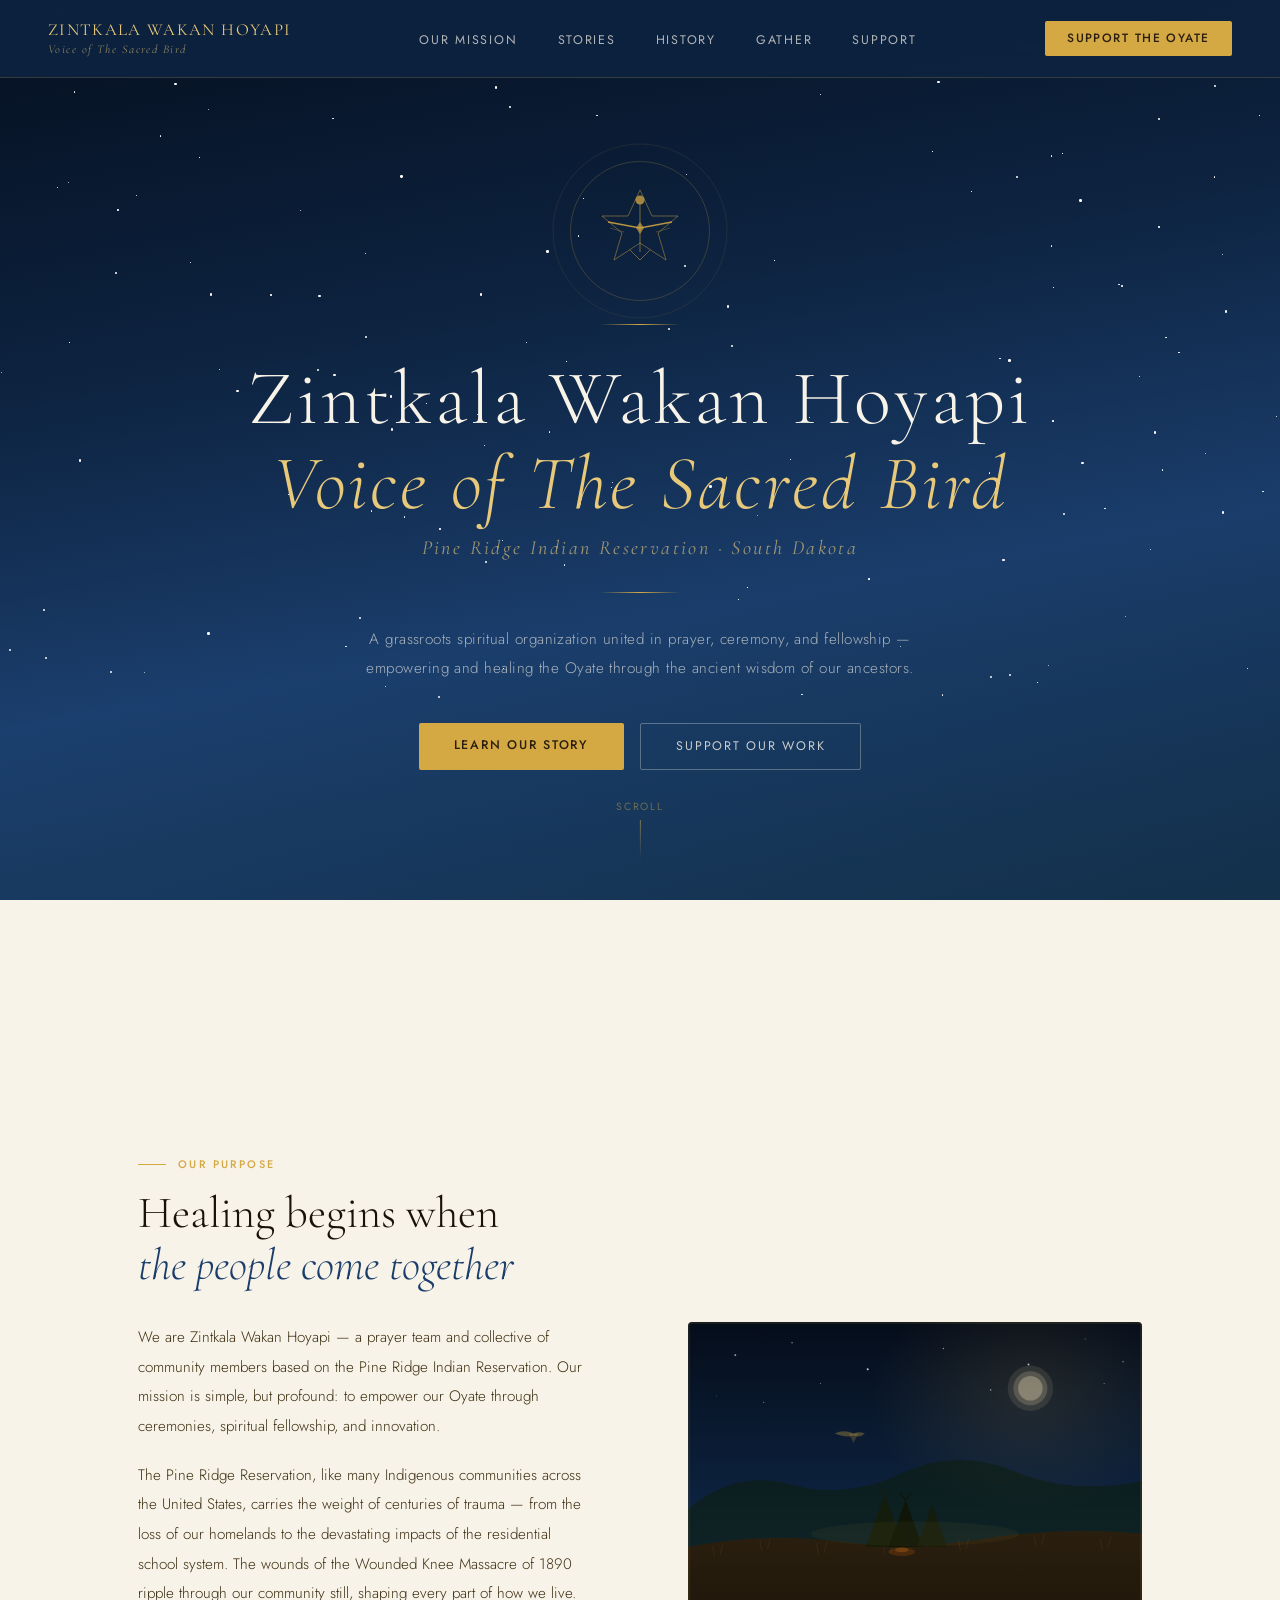
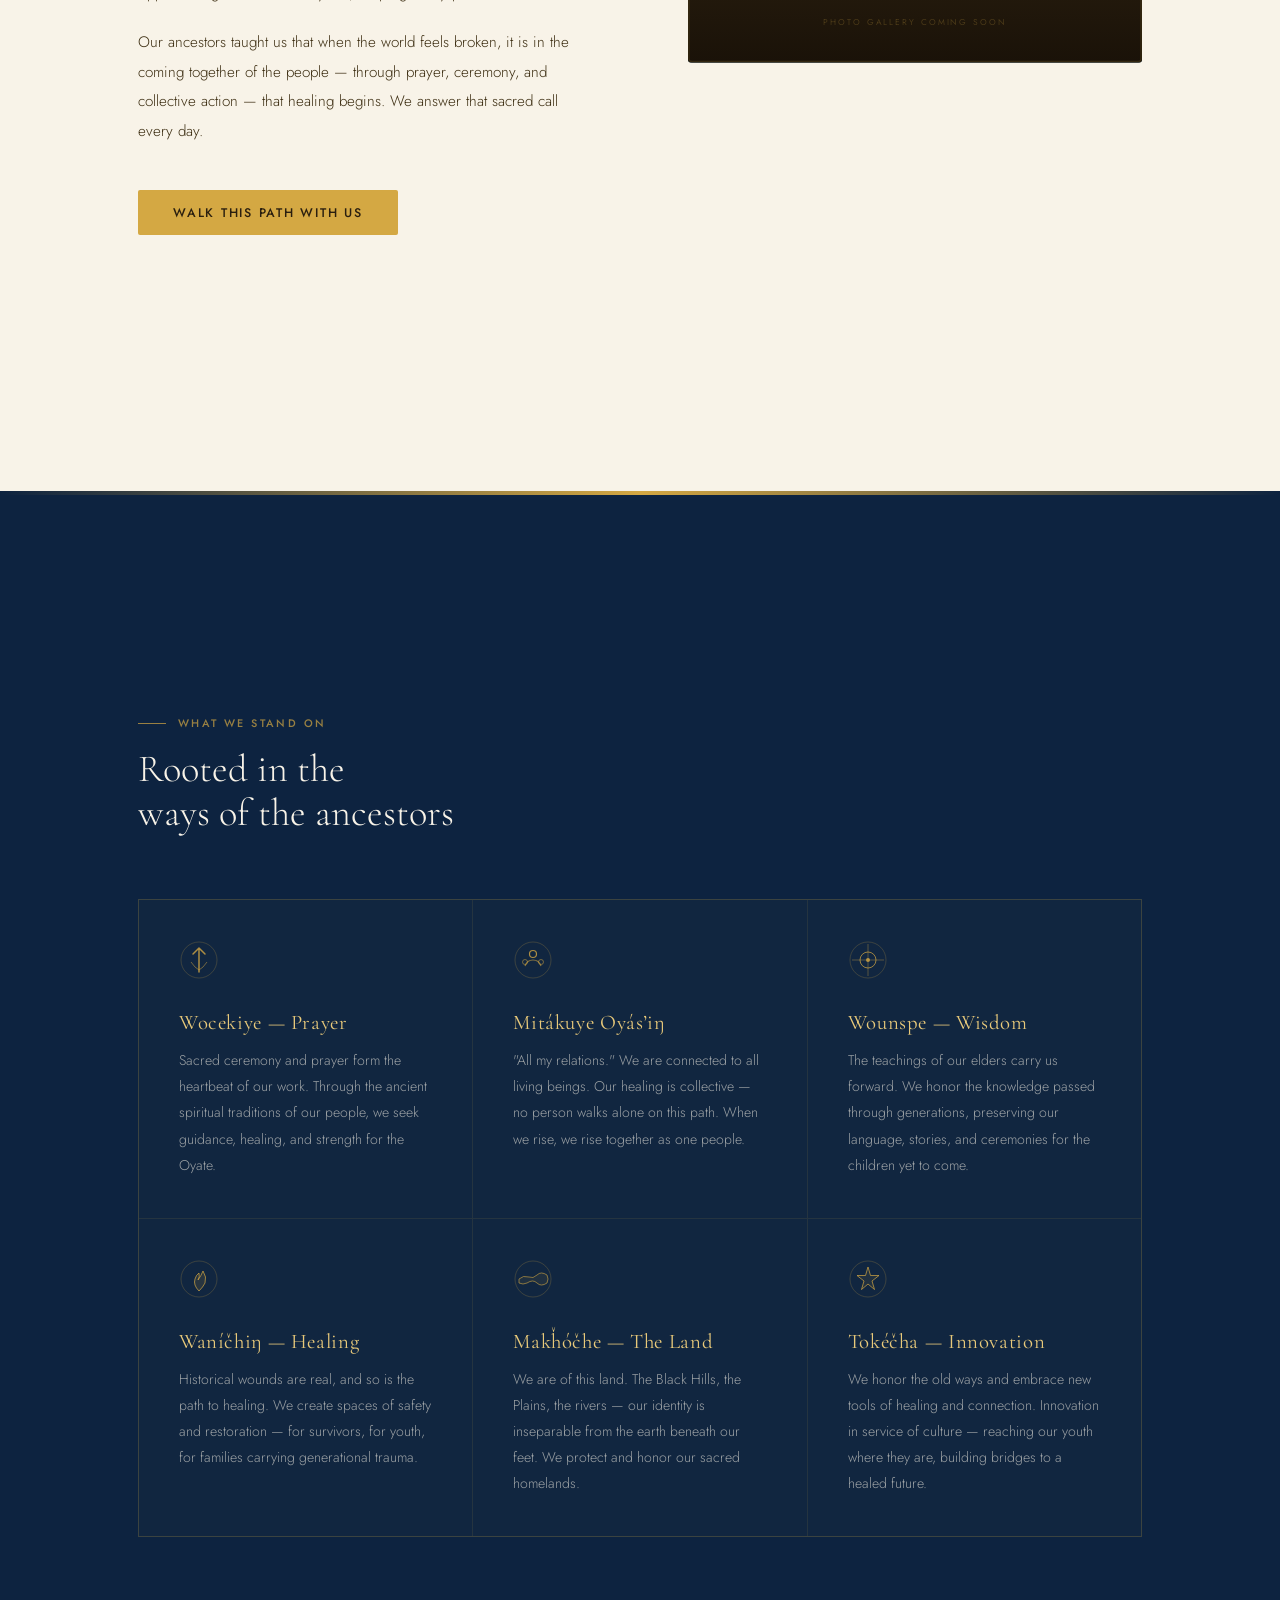
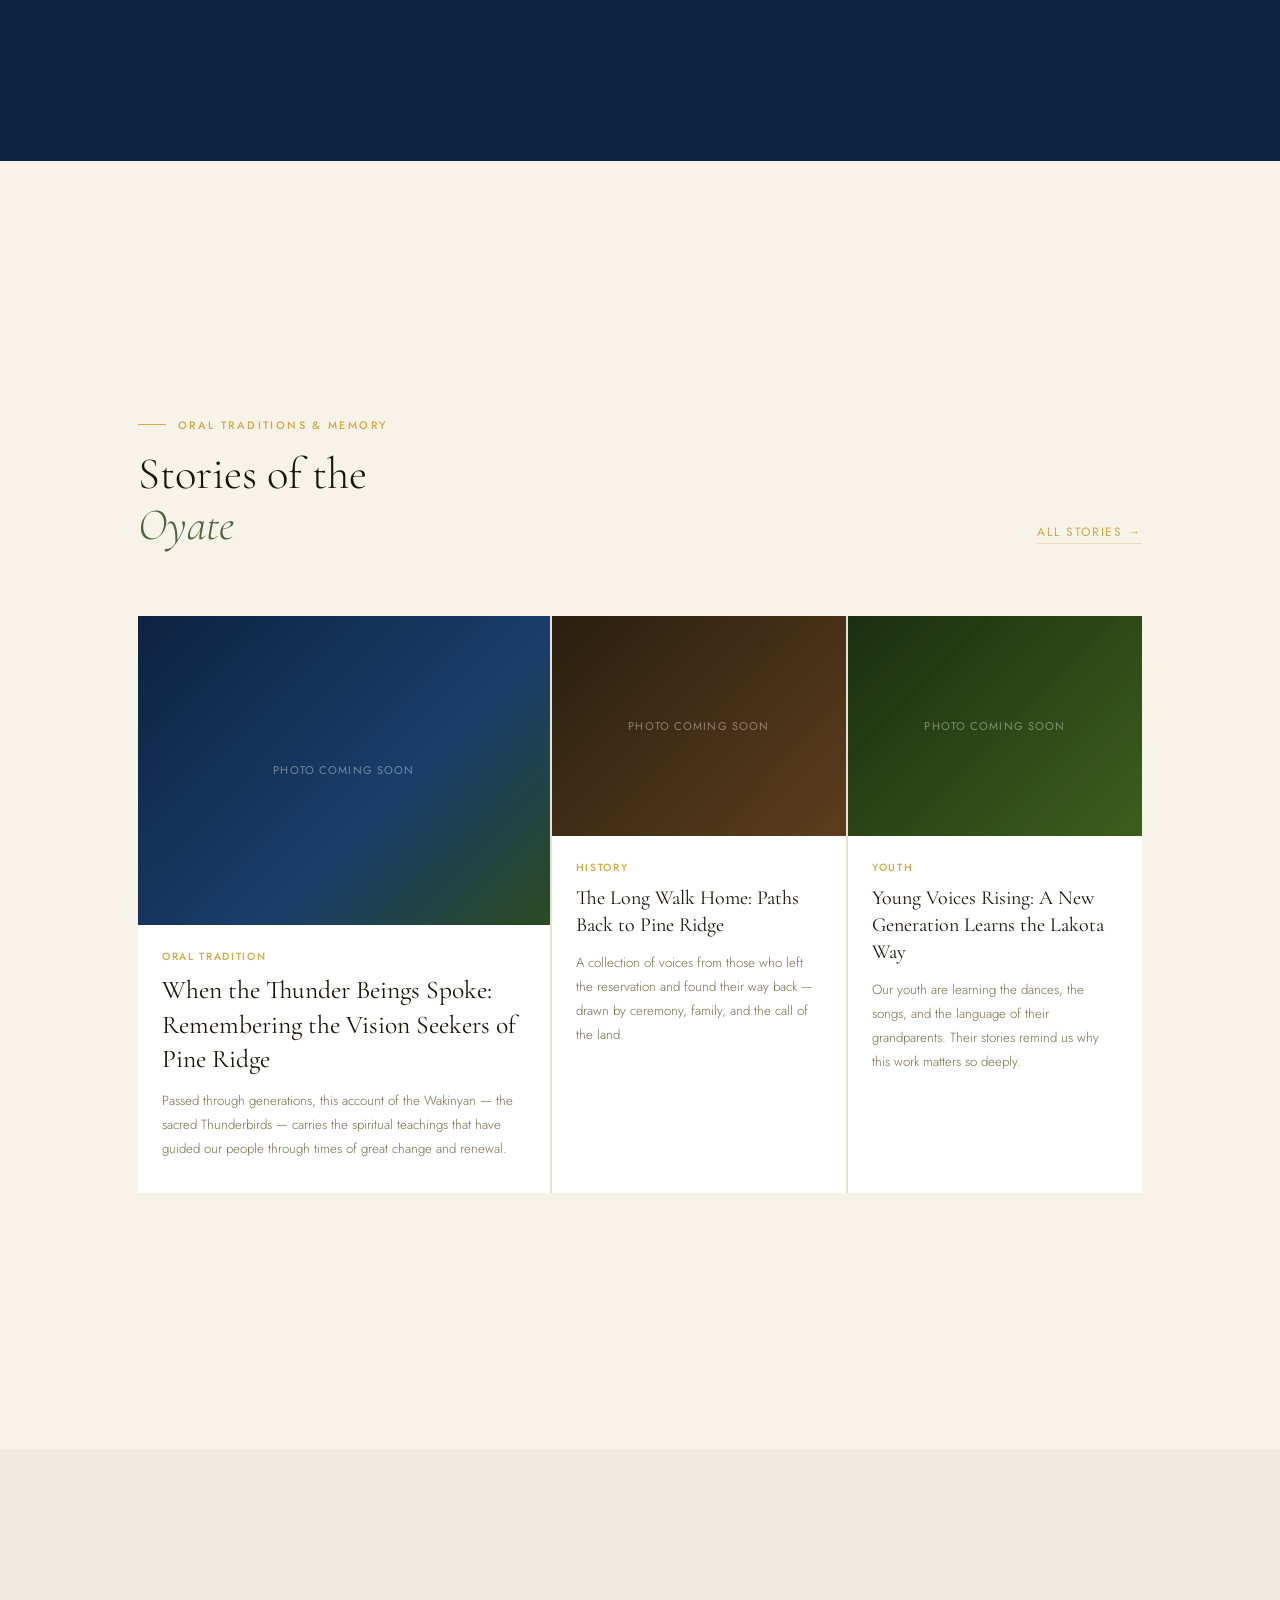
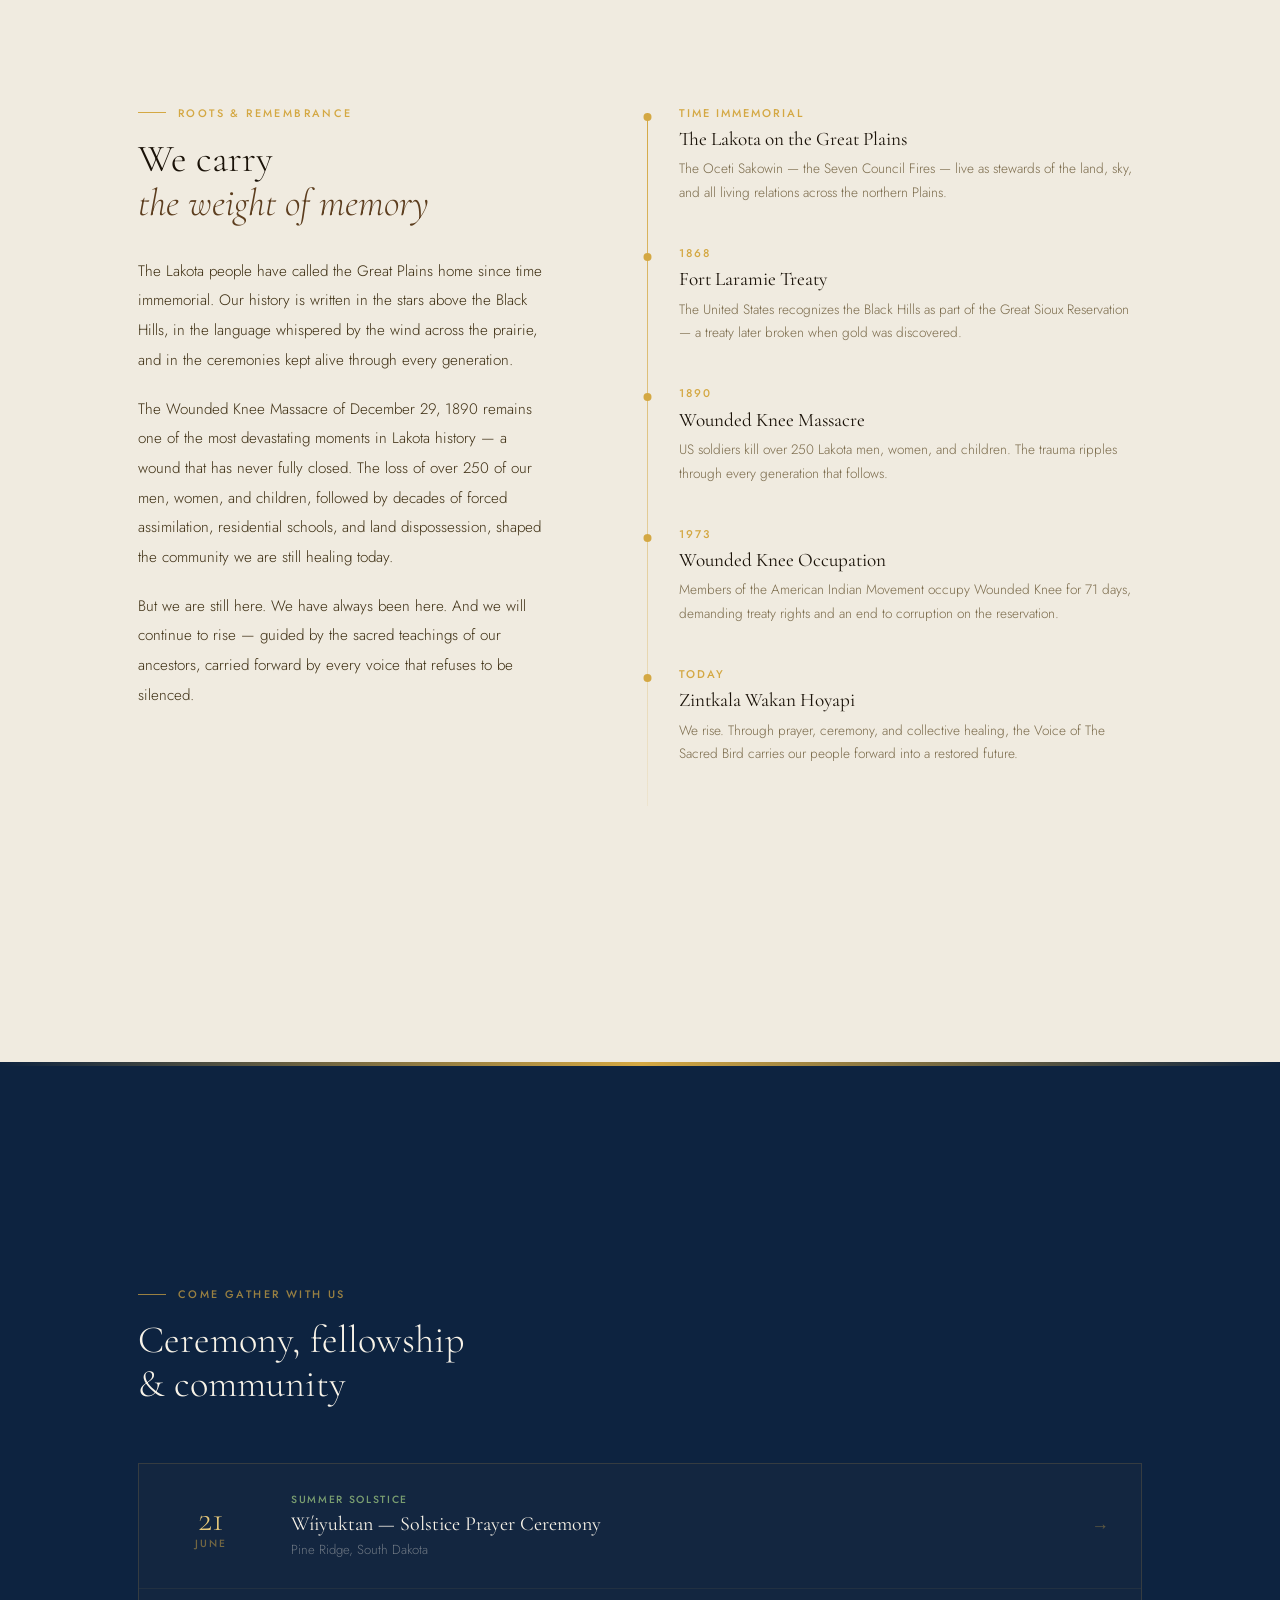
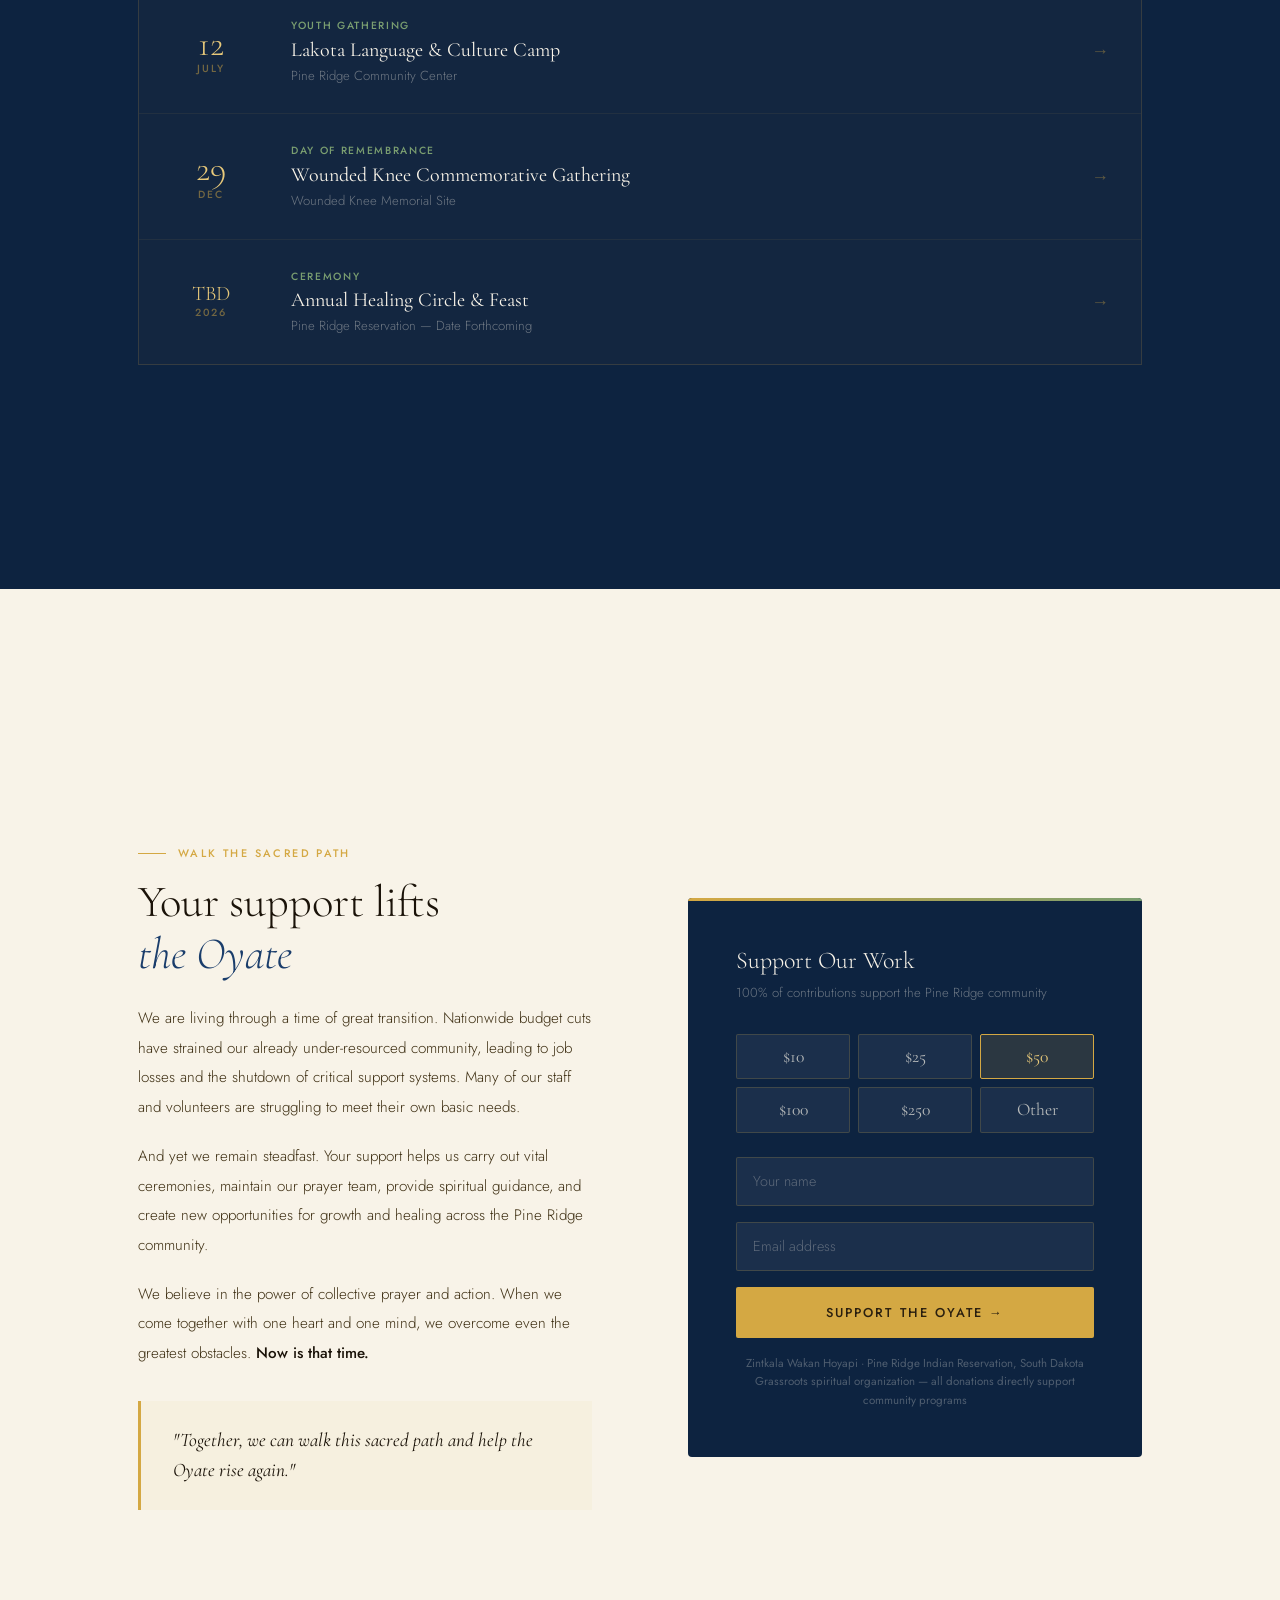
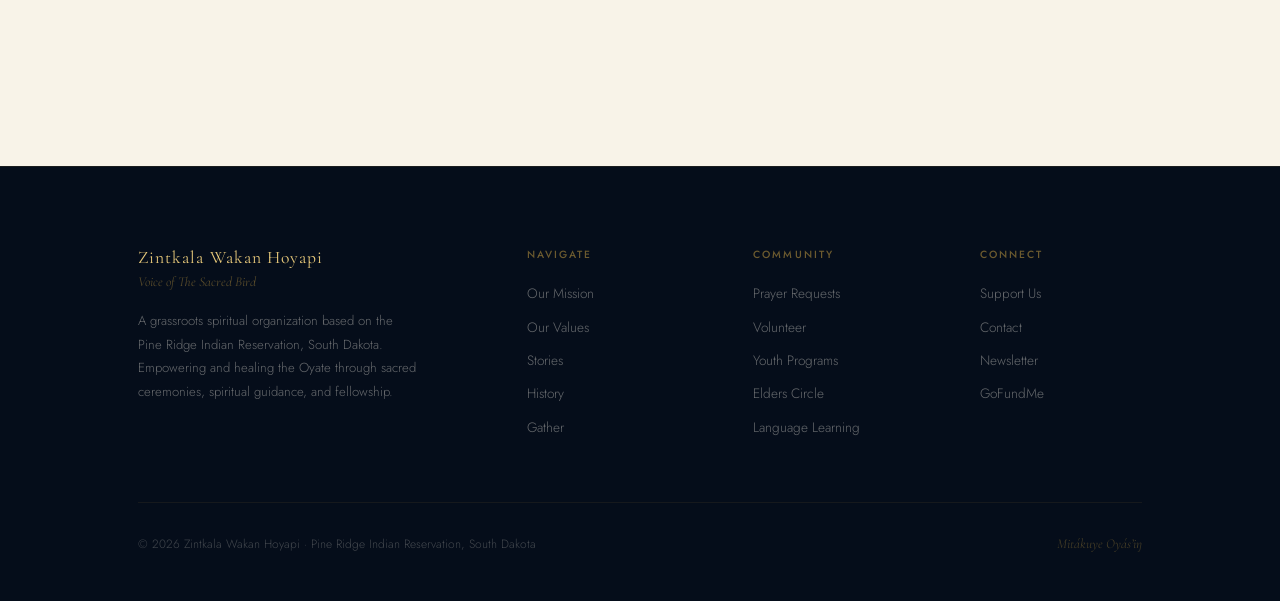
==== index.html @ 945e42d2 "Initial commit: Zintkala Wakan Hoyapi website Single-page site for Voice of The Sacred Bird, a grass" ====
<!DOCTYPE html>
<html lang="en">
<head>
<meta charset="UTF-8">
<meta name="viewport" content="width=device-width, initial-scale=1.0">
<title>Zintkala Wakan Hoyapi — Voice of The Sacred Bird</title>
<link href="https://fonts.googleapis.com/css2?family=Cormorant+Garamond:ital,wght@0,300;0,400;0,600;1,300;1,400&family=Jost:wght@300;400;500&display=swap" rel="stylesheet">
<style>
  :root {
    --sky-deep: #0d2340;
    --sky-mid: #1a3d6b;
    --sky-light: #2c5f9e;
    --gold-bright: #d4a843;
    --gold-soft: #e8c97a;
    --gold-pale: #f5e8c0;
    --earth-dark: #2a1f0f;
    --earth-mid: #5c3d1e;
    --sage: #4a6741;
    --sage-light: #7a9e70;
    --cream: #f8f3e8;
    --text-dark: #1a1208;
    --text-mid: #3d2e12;
    --text-muted: #7a6a4a;
  }
  *, *::before, *::after { margin: 0; padding: 0; box-sizing: border-box; }
  html { scroll-behavior: smooth; }
  body { font-family: 'Jost', sans-serif; background: var(--cream); color: var(--text-dark); overflow-x: hidden; }

  /* NAV */
  nav {
    position: fixed; top: 0; left: 0; right: 0; z-index: 100;
    padding: 1.2rem 3rem;
    display: flex; align-items: center; justify-content: space-between;
    background: rgba(13,35,64,0.93); backdrop-filter: blur(12px);
    border-bottom: 1px solid rgba(212,168,67,0.2);
  }
  .nav-wordmark { font-family: 'Cormorant Garamond', serif; font-size: 1.05rem; font-weight: 400; color: var(--gold-soft); letter-spacing: 0.08em; text-transform: uppercase; line-height: 1.3; }
  .nav-wordmark span { display: block; font-style: italic; font-size: 0.75rem; color: rgba(232,201,122,0.6); letter-spacing: 0.12em; text-transform: none; margin-top: 1px; }
  .nav-links { display: flex; gap: 2.5rem; list-style: none; }
  .nav-links a { font-family: 'Jost', sans-serif; font-size: 0.78rem; font-weight: 400; letter-spacing: 0.14em; text-transform: uppercase; color: rgba(248,243,232,0.7); text-decoration: none; transition: color 0.3s; }
  .nav-links a:hover { color: var(--gold-soft); }
  .nav-donate { font-family: 'Jost', sans-serif; font-size: 0.75rem; font-weight: 500; letter-spacing: 0.12em; text-transform: uppercase; color: var(--earth-dark); background: var(--gold-bright); padding: 0.55rem 1.4rem; border-radius: 2px; text-decoration: none; transition: background 0.3s; }
  .nav-donate:hover { background: var(--gold-soft); }

  /* HERO */
  .hero {
    min-height: 100vh; display: flex; flex-direction: column; align-items: center; justify-content: center;
    position: relative; text-align: center; padding: 8rem 2rem 5rem;
    background: linear-gradient(170deg, #050f1f 0%, #0d2340 35%, #1a3d6b 65%, #0f2a3f 100%);
    overflow: hidden;
  }
  .stars { position: absolute; inset: 0; pointer-events: none; }
  .star { position: absolute; background: white; border-radius: 50%; animation: twinkle var(--d,3s) ease-in-out infinite var(--delay,0s); }
  @keyframes twinkle { 0%,100%{opacity:var(--min,0.2)} 50%{opacity:var(--max,0.9)} }
  .hero::after { content:''; position:absolute; bottom:0;left:0;right:0; height:35%; background:linear-gradient(to top,rgba(44,95,158,0.12) 0%,transparent 100%); pointer-events:none; }

  .bird-symbol { position:relative; margin-bottom:2.5rem; animation:float 6s ease-in-out infinite; z-index:1; }
  @keyframes float { 0%,100%{transform:translateY(0)} 50%{transform:translateY(-12px)} }
  .symbol-ring { position:absolute; top:50%;left:50%; transform:translate(-50%,-50%); width:140px;height:140px; border:1px solid rgba(212,168,67,0.22); border-radius:50%; animation:ring-pulse 4s ease-in-out infinite; }
  .symbol-ring-2 { width:175px;height:175px; border-color:rgba(212,168,67,0.1); }
  @keyframes ring-pulse { 0%,100%{opacity:0.6;transform:translate(-50%,-50%) scale(1)} 50%{opacity:1;transform:translate(-50%,-50%) scale(1.03)} }

  .hero-title { font-family:'Cormorant Garamond',serif; font-size:clamp(2.8rem,6vw,5rem); font-weight:300; color:var(--cream); letter-spacing:0.04em; line-height:1.1; margin-bottom:0.6rem; position:relative; z-index:1; }
  .hero-title em { font-style:italic; color:var(--gold-soft); display:block; }
  .hero-subtitle { font-family:'Cormorant Garamond',serif; font-style:italic; font-size:clamp(1rem,2vw,1.25rem); color:rgba(232,201,122,0.65); letter-spacing:0.12em; margin-bottom:2rem; position:relative; z-index:1; }
  .hero-divider { width:80px; height:1px; background:linear-gradient(to right,transparent,var(--gold-bright),transparent); margin:0 auto 2rem; }
  .hero-intro { font-size:0.95rem; font-weight:300; color:rgba(248,243,232,0.65); max-width:560px; line-height:1.9; letter-spacing:0.03em; position:relative; z-index:1; }
  .hero-cta-group { display:flex; gap:1rem; justify-content:center; margin-top:2.5rem; position:relative; z-index:1; }
  .btn-primary { font-family:'Jost',sans-serif; font-size:0.78rem; font-weight:500; letter-spacing:0.14em; text-transform:uppercase; color:var(--earth-dark); background:var(--gold-bright); padding:0.85rem 2.2rem; border-radius:2px; text-decoration:none; transition:all 0.3s; display:inline-block; }
  .btn-primary:hover { background:var(--gold-soft); transform:translateY(-2px); }
  .btn-outline { font-family:'Jost',sans-serif; font-size:0.78rem; font-weight:400; letter-spacing:0.14em; text-transform:uppercase; color:rgba(248,243,232,0.8); background:transparent; padding:0.85rem 2.2rem; border-radius:2px; text-decoration:none; border:1px solid rgba(248,243,232,0.3); transition:all 0.3s; }
  .btn-outline:hover { border-color:var(--gold-soft); color:var(--gold-soft); transform:translateY(-2px); }

  .scroll-hint { position:absolute; bottom:2.5rem; left:50%; transform:translateX(-50%); display:flex; flex-direction:column; align-items:center; gap:6px; animation:fade-bob 2.5s ease-in-out infinite; }
  @keyframes fade-bob { 0%,100%{opacity:0.4;transform:translateX(-50%) translateY(0)} 50%{opacity:0.8;transform:translateX(-50%) translateY(6px)} }
  .scroll-hint span { font-size:0.65rem; letter-spacing:0.18em; text-transform:uppercase; color:rgba(212,168,67,0.5); }
  .scroll-line { width:1px; height:40px; background:linear-gradient(to bottom,rgba(212,168,67,0.6),transparent); }

  /* SECTIONS */
  section { position:relative; }
  .section-inner { max-width:1100px; margin:0 auto; padding:0 3rem; }
  .section-label { font-size:0.68rem; font-weight:500; letter-spacing:0.22em; text-transform:uppercase; color:var(--gold-bright); margin-bottom:1rem; display:flex; align-items:center; gap:12px; }
  .section-label::before { content:''; display:block; width:28px; height:1px; background:var(--gold-bright); flex-shrink:0; }
  .section-heading { font-family:'Cormorant Garamond',serif; font-weight:300; line-height:1.15; }

  /* MISSION */
  #mission { background:var(--cream); padding:8rem 0; }
  .mission-layout { display:grid; grid-template-columns:1fr 1fr; gap:6rem; align-items:center; }
  .mission-text .section-heading { font-size:clamp(2.2rem,3.5vw,3.2rem); color:var(--text-dark); margin-bottom:2rem; }
  .mission-text .section-heading em { font-style:italic; color:var(--sky-mid); }
  .mission-text p { font-size:0.95rem; font-weight:300; line-height:1.95; color:var(--text-mid); margin-bottom:1.2rem; }

  /* VALUES */
  #values { background:var(--sky-deep); padding:7rem 0; overflow:hidden; }
  #values::before { content:''; position:absolute; top:0;left:0;right:0; height:4px; background:linear-gradient(to right,transparent,var(--gold-bright),transparent); }
  #values .section-label { color:rgba(212,168,67,0.7); }
  #values .section-label::before { background:rgba(212,168,67,0.7); }
  .values-heading { font-size:clamp(2rem,3vw,2.8rem); color:var(--cream); margin-bottom:4rem; max-width:500px; }
  .values-grid { display:grid; grid-template-columns:repeat(3,1fr); gap:1px; background:rgba(212,168,67,0.12); border:1px solid rgba(212,168,67,0.12); }
  .value-card { background:rgba(13,35,64,0.8); padding:2.5rem; transition:background 0.3s; }
  .value-card:hover { background:rgba(26,61,107,0.6); }
  .value-glyph { width:40px; height:40px; margin-bottom:1.5rem; }
  .value-title { font-family:'Cormorant Garamond',serif; font-size:1.3rem; font-weight:400; color:var(--gold-soft); margin-bottom:0.75rem; letter-spacing:0.03em; }
  .value-desc { font-size:0.88rem; font-weight:300; color:rgba(248,243,232,0.6); line-height:1.85; }

  /* STORIES */
  #stories { background:var(--cream); padding:8rem 0; }
  .stories-header { display:flex; justify-content:space-between; align-items:flex-end; margin-bottom:4rem; }
  .stories-heading { font-size:clamp(2.2rem,3.5vw,3.2rem); color:var(--text-dark); }
  .stories-heading em { font-style:italic; color:var(--sage); display:block; }
  .view-all { font-size:0.75rem; font-weight:400; letter-spacing:0.14em; text-transform:uppercase; color:var(--gold-bright); text-decoration:none; border-bottom:1px solid rgba(212,168,67,0.3); padding-bottom:2px; transition:border-color 0.3s; white-space:nowrap; margin-bottom:0.5rem; flex-shrink:0; }
  .view-all:hover { border-color:var(--gold-bright); }
  .stories-grid { display:grid; grid-template-columns:1.4fr 1fr 1fr; gap:2px; background:rgba(90,70,30,0.1); }
  .story-card { background:white; cursor:pointer; overflow:hidden; transition:transform 0.3s; position:relative; }
  .story-card:hover { transform:translateY(-4px); z-index:2; }
  .story-img-placeholder { width:100%; aspect-ratio:4/3; display:flex; align-items:center; justify-content:center; font-size:0.7rem; letter-spacing:0.1em; text-transform:uppercase; color:rgba(255,255,255,0.4); font-family:'Jost',sans-serif; }
  .story-body { padding:1.5rem 1.5rem 2rem; }
  .story-tag { font-size:0.65rem; font-weight:500; letter-spacing:0.16em; text-transform:uppercase; color:var(--gold-bright); margin-bottom:0.6rem; }
  .story-title { font-family:'Cormorant Garamond',serif; font-size:1.25rem; font-weight:400; color:var(--text-dark); line-height:1.35; margin-bottom:0.75rem; }
  .story-excerpt { font-size:0.83rem; font-weight:300; color:var(--text-muted); line-height:1.8; }
  .story-card.featured .story-title { font-size:1.6rem; }

  /* HISTORY */
  #history { background:#f0ebe0; padding:8rem 0; }
  .history-layout { display:grid; grid-template-columns:1fr 1.2fr; gap:6rem; align-items:start; }
  .history-text .section-heading { font-size:clamp(2rem,3vw,2.8rem); color:var(--text-dark); margin-bottom:2rem; }
  .history-text .section-heading em { font-style:italic; color:var(--earth-mid); display:block; }
  .history-text p { font-size:0.95rem; font-weight:300; line-height:1.95; color:var(--text-mid); margin-bottom:1.2rem; }
  .timeline { position:relative; padding-left:2rem; }
  .timeline::before { content:''; position:absolute; top:8px;left:0;bottom:0; width:1px; background:linear-gradient(to bottom,var(--gold-bright),rgba(212,168,67,0.1)); }
  .timeline-item { position:relative; padding-bottom:2.5rem; }
  .timeline-item::before { content:''; position:absolute; left:-2rem; top:8px; width:8px;height:8px; border-radius:50%; background:var(--gold-bright); transform:translateX(-3.5px); }
  .timeline-year { font-size:0.7rem; font-weight:500; letter-spacing:0.18em; text-transform:uppercase; color:var(--gold-bright); margin-bottom:0.4rem; }
  .timeline-event { font-family:'Cormorant Garamond',serif; font-size:1.2rem; font-weight:400; color:var(--text-dark); margin-bottom:0.4rem; }
  .timeline-desc { font-size:0.85rem; font-weight:300; color:var(--text-muted); line-height:1.75; }

  /* EVENTS */
  #events { background:var(--sky-deep); padding:7rem 0; }
  #events::before { content:''; position:absolute; top:0;left:0;right:0; height:4px; background:linear-gradient(to right,transparent,var(--gold-bright),transparent); }
  #events .section-label { color:rgba(212,168,67,0.7); }
  #events .section-label::before { background:rgba(212,168,67,0.7); }
  .events-heading { font-size:clamp(2rem,3vw,2.8rem); color:var(--cream); margin-bottom:3.5rem; }
  .events-list { display:flex; flex-direction:column; gap:1px; background:rgba(212,168,67,0.1); border:1px solid rgba(212,168,67,0.1); }
  .event-row { display:grid; grid-template-columns:80px 1fr auto; align-items:center; gap:2.5rem; padding:1.8rem 2rem; background:rgba(13,35,64,0.7); transition:background 0.3s; cursor:pointer; }
  .event-row:hover { background:rgba(26,61,107,0.5); }
  .event-date { text-align:center; }
  .event-day { font-family:'Cormorant Garamond',serif; font-size:2.2rem; font-weight:300; color:var(--gold-soft); line-height:1; }
  .event-month { font-size:0.65rem; font-weight:500; letter-spacing:0.18em; text-transform:uppercase; color:rgba(212,168,67,0.5); }
  .event-tag { font-size:0.65rem; font-weight:500; letter-spacing:0.16em; text-transform:uppercase; color:var(--sage-light); margin-bottom:0.3rem; }
  .event-name { font-family:'Cormorant Garamond',serif; font-size:1.25rem; font-weight:400; color:var(--cream); margin-bottom:0.25rem; }
  .event-location { font-size:0.82rem; font-weight:300; color:rgba(248,243,232,0.4); }
  .event-arrow { color:rgba(212,168,67,0.4); font-size:1.1rem; transition:color 0.3s,transform 0.3s; }
  .event-row:hover .event-arrow { color:var(--gold-soft); transform:translateX(4px); }

  /* SUPPORT */
  #support { background:var(--cream); padding:8rem 0; }
  .support-layout { display:grid; grid-template-columns:1fr 1fr; gap:6rem; align-items:center; }
  .support-text .section-heading { font-size:clamp(2.2rem,3.5vw,3.2rem); color:var(--text-dark); margin-bottom:1.5rem; }
  .support-text .section-heading em { font-style:italic; color:var(--sky-mid); }
  .support-text p { font-size:0.95rem; font-weight:300; line-height:1.95; color:var(--text-mid); margin-bottom:1.2rem; }
  .support-form-panel { background:var(--sky-deep); padding:3rem; border-radius:4px; position:relative; overflow:hidden; }
  .support-form-panel::before { content:''; position:absolute; top:0;left:0;right:0; height:3px; background:linear-gradient(to right,var(--gold-bright),var(--sage-light)); }
  .form-heading { font-family:'Cormorant Garamond',serif; font-size:1.5rem; font-weight:300; color:var(--cream); margin-bottom:0.5rem; }
  .form-sub { font-size:0.82rem; color:rgba(248,243,232,0.4); margin-bottom:2rem; font-weight:300; }
  .amount-grid { display:grid; grid-template-columns:repeat(3,1fr); gap:8px; margin-bottom:1.5rem; }
  .amount-btn { padding:0.7rem; text-align:center; font-family:'Cormorant Garamond',serif; font-size:1.1rem; font-weight:400; color:rgba(248,243,232,0.7); background:rgba(255,255,255,0.06); border:1px solid rgba(212,168,67,0.2); border-radius:2px; cursor:pointer; transition:all 0.2s; }
  .amount-btn:hover, .amount-btn.active { background:rgba(212,168,67,0.15); border-color:var(--gold-bright); color:var(--gold-soft); }
  .form-input { width:100%; padding:0.85rem 1rem; background:rgba(255,255,255,0.06); border:1px solid rgba(212,168,67,0.2); border-radius:2px; color:var(--cream); font-family:'Jost',sans-serif; font-size:0.9rem; font-weight:300; margin-bottom:1rem; outline:none; transition:border-color 0.2s; }
  .form-input::placeholder { color:rgba(248,243,232,0.3); }
  .form-input:focus { border-color:var(--gold-bright); }
  .donate-submit { width:100%; padding:1rem; background:var(--gold-bright); color:var(--earth-dark); font-family:'Jost',sans-serif; font-size:0.8rem; font-weight:500; letter-spacing:0.16em; text-transform:uppercase; border:none; border-radius:2px; cursor:pointer; transition:background 0.3s; }
  .donate-submit:hover { background:var(--gold-soft); }

  /* FOOTER */
  footer { background:#050d1a; padding:5rem 0 3rem; border-top:1px solid rgba(212,168,67,0.1); }
  .footer-inner { max-width:1100px; margin:0 auto; padding:0 3rem; }
  .footer-grid { display:grid; grid-template-columns:2fr 1fr 1fr 1fr; gap:4rem; margin-bottom:4rem; }
  .footer-brand-name { font-family:'Cormorant Garamond',serif; font-size:1.1rem; font-weight:400; color:var(--gold-soft); letter-spacing:0.06em; margin-bottom:0.3rem; }
  .footer-brand-sub { font-style:italic; font-family:'Cormorant Garamond',serif; font-size:0.85rem; color:rgba(212,168,67,0.4); margin-bottom:1.2rem; }
  .footer-about { font-size:0.82rem; font-weight:300; color:rgba(248,243,232,0.4); line-height:1.8; max-width:280px; }
  .footer-col-title { font-size:0.65rem; font-weight:500; letter-spacing:0.2em; text-transform:uppercase; color:rgba(212,168,67,0.5); margin-bottom:1.2rem; }
  .footer-links { list-style:none; display:flex; flex-direction:column; gap:0.65rem; }
  .footer-links a { font-size:0.85rem; font-weight:300; color:rgba(248,243,232,0.4); text-decoration:none; transition:color 0.2s; }
  .footer-links a:hover { color:var(--gold-soft); }
  .footer-bottom { padding-top:2rem; border-top:1px solid rgba(212,168,67,0.08); display:flex; justify-content:space-between; align-items:center; }
  .footer-legal { font-size:0.75rem; color:rgba(248,243,232,0.25); font-weight:300; }
  .footer-lakota { font-family:'Cormorant Garamond',serif; font-style:italic; font-size:0.85rem; color:rgba(212,168,67,0.3); }

  /* REVEAL */
  .reveal { opacity:0; transform:translateY(24px); transition:opacity 0.8s ease,transform 0.8s ease; }
  .reveal.visible { opacity:1; transform:none; }

  /* RESPONSIVE */
  @media (max-width:900px) {
    nav { padding:1rem 1.5rem; }
    .nav-links { display:none; }
    .section-inner { padding:0 1.5rem; }
    .mission-layout,.history-layout,.support-layout { grid-template-columns:1fr; gap:3rem; }
    .values-grid { grid-template-columns:1fr; }
    .stories-grid { grid-template-columns:1fr; }
    .footer-grid { grid-template-columns:1fr 1fr; gap:2rem; }
    .event-row { grid-template-columns:60px 1fr; }
    .event-arrow { display:none; }
  }
</style>
</head>
<body>

<nav>
  <div class="nav-wordmark">
    Zintkala Wakan Hoyapi
    <span>Voice of The Sacred Bird</span>
  </div>
  <ul class="nav-links">
    <li><a href="#mission">Our Mission</a></li>
    <li><a href="#stories">Stories</a></li>
    <li><a href="#history">History</a></li>
    <li><a href="#events">Gather</a></li>
    <li><a href="#support">Support</a></li>
  </ul>
  <a href="#support" class="nav-donate">Support the Oyate</a>
</nav>

<!-- HERO -->
<section class="hero" id="home">
  <div class="stars" id="stars-container"></div>

  <div class="bird-symbol">
    <div class="symbol-ring"></div>
    <div class="symbol-ring symbol-ring-2"></div>
    <svg width="100" height="100" viewBox="0 0 100 100" fill="none" xmlns="http://www.w3.org/2000/svg">
      <polygon points="50,12 62,38 88,38 68,55 76,82 50,65 24,82 32,55 12,38 38,38" fill="none" stroke="rgba(212,168,67,0.45)" stroke-width="1"/>
      <path d="M18,44 L50,50 L82,44" stroke="rgba(212,168,67,0.85)" stroke-width="1.5" fill="none"/>
      <path d="M50,26 L50,74" stroke="rgba(212,168,67,0.55)" stroke-width="1" fill="none"/>
      <circle cx="50" cy="22" r="4.5" fill="rgba(212,168,67,0.75)"/>
      <path d="M40,72 L50,82 L60,72" stroke="rgba(212,168,67,0.5)" stroke-width="1" fill="none"/>
      <path d="M20,50 L34,54" stroke="rgba(212,168,67,0.35)" stroke-width="0.8" fill="none"/>
      <path d="M80,50 L66,54" stroke="rgba(212,168,67,0.35)" stroke-width="0.8" fill="none"/>
      <polygon points="50,44 54,50 50,56 46,50" fill="rgba(212,168,67,0.65)"/>
    </svg>
  </div>

  <div class="hero-divider"></div>
  <h1 class="hero-title">
    Zintkala Wakan Hoyapi
    <em>Voice of The Sacred Bird</em>
  </h1>
  <p class="hero-subtitle">Pine Ridge Indian Reservation &middot; South Dakota</p>
  <div class="hero-divider"></div>
  <p class="hero-intro">A grassroots spiritual organization united in prayer, ceremony, and fellowship — empowering and healing the Oyate through the ancient wisdom of our ancestors.</p>
  <div class="hero-cta-group">
    <a href="#mission" class="btn-primary">Learn Our Story</a>
    <a href="#support" class="btn-outline">Support Our Work</a>
  </div>
  <div class="scroll-hint">
    <span>Scroll</span>
    <div class="scroll-line"></div>
  </div>
</section>

<!-- MISSION -->
<section id="mission">
  <div class="section-inner" style="padding-top:8rem;padding-bottom:8rem;">
    <div class="mission-layout">
      <div class="mission-text reveal">
        <div class="section-label">Our Purpose</div>
        <h2 class="section-heading">Healing begins when<br><em>the people come together</em></h2>
        <p>We are Zintkala Wakan Hoyapi — a prayer team and collective of community members based on the Pine Ridge Indian Reservation. Our mission is simple, but profound: to empower our Oyate through ceremonies, spiritual fellowship, and innovation.</p>
        <p>The Pine Ridge Reservation, like many Indigenous communities across the United States, carries the weight of centuries of trauma — from the loss of our homelands to the devastating impacts of the residential school system. The wounds of the Wounded Knee Massacre of 1890 ripple through our community still, shaping every part of how we live.</p>
        <p>Our ancestors taught us that when the world feels broken, it is in the coming together of the people — through prayer, ceremony, and collective action — that healing begins. We answer that sacred call every day.</p>
        <a href="#support" class="btn-primary" style="margin-top:1.5rem;">Walk This Path With Us</a>
      </div>

      <div class="reveal">
        <svg width="100%" viewBox="0 0 480 360" fill="none" xmlns="http://www.w3.org/2000/svg" style="border-radius:4px;">
          <defs>
            <linearGradient id="skyG" x1="0" y1="0" x2="0" y2="1">
              <stop offset="0%" stop-color="#050d1a"/>
              <stop offset="55%" stop-color="#0d2340"/>
              <stop offset="100%" stop-color="#1a3d6b"/>
            </linearGradient>
            <linearGradient id="landG" x1="0" y1="0" x2="0" y2="1">
              <stop offset="0%" stop-color="#2a1f0f"/>
              <stop offset="100%" stop-color="#1a1208"/>
            </linearGradient>
            <radialGradient id="moonG" cx="75%" cy="22%" r="35%">
              <stop offset="0%" stop-color="rgba(212,168,67,0.13)"/>
              <stop offset="100%" stop-color="rgba(212,168,67,0)"/>
            </radialGradient>
          </defs>
          <rect width="480" height="360" fill="url(#skyG)"/>
          <rect width="480" height="360" fill="url(#moonG)"/>
          <!-- Stars -->
          <circle cx="50" cy="35" r="1" fill="white" opacity="0.65"/>
          <circle cx="110" cy="22" r="0.8" fill="white" opacity="0.5"/>
          <circle cx="190" cy="50" r="1.1" fill="white" opacity="0.75"/>
          <circle cx="270" cy="28" r="0.7" fill="white" opacity="0.55"/>
          <circle cx="360" cy="45" r="1" fill="white" opacity="0.7"/>
          <circle cx="420" cy="18" r="0.6" fill="white" opacity="0.45"/>
          <circle cx="140" cy="65" r="0.6" fill="white" opacity="0.5"/>
          <circle cx="320" cy="72" r="0.8" fill="white" opacity="0.6"/>
          <circle cx="80" cy="85" r="0.7" fill="white" opacity="0.4"/>
          <circle cx="440" cy="65" r="0.6" fill="white" opacity="0.5"/>
          <circle cx="30" cy="78" r="0.5" fill="white" opacity="0.35"/>
          <circle cx="460" cy="42" r="0.7" fill="white" opacity="0.55"/>
          <!-- Moon -->
          <circle cx="362" cy="70" r="24" fill="rgba(240,225,185,0.1)"/>
          <circle cx="362" cy="70" r="18" fill="rgba(240,225,185,0.18)"/>
          <circle cx="362" cy="70" r="13" fill="rgba(240,225,185,0.3)"/>
          <!-- Distant ridge -->
          <path d="M0,198 Q50,155 110,172 Q170,188 230,158 Q290,132 355,162 Q415,182 480,168 L480,360 L0,360 Z" fill="#0d1e0a" opacity="0.55"/>
          <!-- Prairie -->
          <path d="M0,238 Q80,222 160,232 Q240,242 320,228 Q400,216 480,224 L480,360 L0,360 Z" fill="url(#landG)"/>
          <!-- Grasses -->
          <g stroke="rgba(90,70,30,0.38)" stroke-width="0.8">
            <line x1="28" y1="248" x2="26" y2="237"/><line x1="34" y1="246" x2="37" y2="234"/>
            <line x1="78" y1="242" x2="76" y2="231"/><line x1="84" y1="240" x2="87" y2="228"/>
            <line x1="138" y1="246" x2="136" y2="234"/><line x1="144" y1="244" x2="147" y2="232"/>
            <line x1="208" y1="246" x2="206" y2="234"/><line x1="214" y1="244" x2="217" y2="232"/>
            <line x1="288" y1="242" x2="286" y2="230"/><line x1="294" y1="240" x2="297" y2="228"/>
            <line x1="368" y1="238" x2="366" y2="226"/><line x1="374" y1="236" x2="377" y2="224"/>
            <line x1="438" y1="241" x2="436" y2="229"/><line x1="444" y1="239" x2="447" y2="227"/>
          </g>
          <!-- Tipis -->
          <path d="M188,238 L208,183 L228,238 Z" fill="rgba(22,28,8,0.82)"/>
          <path d="M212,238 L230,188 L248,238 Z" fill="rgba(16,22,6,0.9)"/>
          <path d="M242,238 L258,193 L274,238 Z" fill="rgba(22,28,8,0.78)"/>
          <line x1="208" y1="183" x2="202" y2="176" stroke="rgba(22,28,8,0.7)" stroke-width="1.5"/>
          <line x1="208" y1="183" x2="214" y2="176" stroke="rgba(22,28,8,0.7)" stroke-width="1.5"/>
          <line x1="230" y1="188" x2="224" y2="181" stroke="rgba(16,22,6,0.8)" stroke-width="1.5"/>
          <line x1="230" y1="188" x2="236" y2="181" stroke="rgba(16,22,6,0.8)" stroke-width="1.5"/>
          <!-- Fire glow -->
          <ellipse cx="226" cy="243" rx="14" ry="4.5" fill="rgba(200,90,15,0.22)"/>
          <ellipse cx="226" cy="241" rx="7" ry="2.5" fill="rgba(200,110,25,0.32)"/>
          <!-- Eagle silhouette -->
          <path d="M155,118 Q165,113 175,118 Q181,115 187,118 Q182,123 175,120 Q168,123 155,118 Z" fill="rgba(212,168,67,0.32)"/>
          <path d="M170,118 L175,128 L180,118" fill="rgba(212,168,67,0.22)"/>
          <!-- Horizon warmth -->
          <ellipse cx="240" cy="224" rx="110" ry="13" fill="rgba(212,168,67,0.05)"/>
          <!-- Border -->
          <rect x="1" y="1" width="478" height="358" stroke="rgba(212,168,67,0.14)" stroke-width="1.5" fill="none" rx="3"/>
          <text x="240" y="320" text-anchor="middle" fill="rgba(212,168,67,0.25)" font-family="'Jost',sans-serif" font-size="9" letter-spacing="2">PHOTO GALLERY COMING SOON</text>
        </svg>
      </div>
    </div>
  </div>
</section>

<!-- VALUES -->
<section id="values">
  <div class="section-inner" style="padding-top:7rem;padding-bottom:7rem;">
    <div class="reveal">
      <div class="section-label">What We Stand On</div>
      <h2 class="section-heading values-heading">Rooted in the<br>ways of the ancestors</h2>
    </div>
    <div class="values-grid reveal">
      <div class="value-card">
        <svg class="value-glyph" viewBox="0 0 40 40" fill="none">
          <circle cx="20" cy="20" r="18" stroke="rgba(212,168,67,0.28)" stroke-width="0.8"/>
          <path d="M20,8 L20,32 M14,14 L20,8 L26,14" stroke="rgba(212,168,67,0.8)" stroke-width="1.5" stroke-linecap="round"/>
          <path d="M12,22 Q16,28 20,30 Q24,28 28,22" stroke="rgba(212,168,67,0.5)" stroke-width="1" fill="none"/>
        </svg>
        <div class="value-title">Wocekiye — Prayer</div>
        <p class="value-desc">Sacred ceremony and prayer form the heartbeat of our work. Through the ancient spiritual traditions of our people, we seek guidance, healing, and strength for the Oyate.</p>
      </div>
      <div class="value-card">
        <svg class="value-glyph" viewBox="0 0 40 40" fill="none">
          <circle cx="20" cy="20" r="18" stroke="rgba(212,168,67,0.28)" stroke-width="0.8"/>
          <circle cx="20" cy="14" r="3.5" stroke="rgba(212,168,67,0.8)" stroke-width="1.2"/>
          <path d="M12,26 Q14,20 20,20 Q26,20 28,26" stroke="rgba(212,168,67,0.6)" stroke-width="1.2" fill="none"/>
          <circle cx="12" cy="22" r="2.5" stroke="rgba(212,168,67,0.5)" stroke-width="1"/>
          <circle cx="28" cy="22" r="2.5" stroke="rgba(212,168,67,0.5)" stroke-width="1"/>
        </svg>
        <div class="value-title">Mitákuye Oyásʼiŋ</div>
        <p class="value-desc">"All my relations." We are connected to all living beings. Our healing is collective — no person walks alone on this path. When we rise, we rise together as one people.</p>
      </div>
      <div class="value-card">
        <svg class="value-glyph" viewBox="0 0 40 40" fill="none">
          <circle cx="20" cy="20" r="18" stroke="rgba(212,168,67,0.28)" stroke-width="0.8"/>
          <circle cx="20" cy="20" r="8" stroke="rgba(212,168,67,0.7)" stroke-width="1"/>
          <line x1="20" y1="4" x2="20" y2="36" stroke="rgba(212,168,67,0.45)" stroke-width="0.8"/>
          <line x1="4" y1="20" x2="36" y2="20" stroke="rgba(212,168,67,0.45)" stroke-width="0.8"/>
          <circle cx="20" cy="20" r="2" fill="rgba(212,168,67,0.8)"/>
        </svg>
        <div class="value-title">Wounspe — Wisdom</div>
        <p class="value-desc">The teachings of our elders carry us forward. We honor the knowledge passed through generations, preserving our language, stories, and ceremonies for the children yet to come.</p>
      </div>
      <div class="value-card">
        <svg class="value-glyph" viewBox="0 0 40 40" fill="none">
          <circle cx="20" cy="20" r="18" stroke="rgba(212,168,67,0.28)" stroke-width="0.8"/>
          <path d="M20,32 Q14,26 16,20 Q17,16 20,14 Q21,18 19,21 Q22,17 24,12 Q28,18 26,24 Q24,28 20,32 Z" stroke="rgba(212,168,67,0.7)" stroke-width="1" fill="rgba(212,168,67,0.12)"/>
        </svg>
        <div class="value-title">Waníčhiŋ — Healing</div>
        <p class="value-desc">Historical wounds are real, and so is the path to healing. We create spaces of safety and restoration — for survivors, for youth, for families carrying generational trauma.</p>
      </div>
      <div class="value-card">
        <svg class="value-glyph" viewBox="0 0 40 40" fill="none">
          <circle cx="20" cy="20" r="18" stroke="rgba(212,168,67,0.28)" stroke-width="0.8"/>
          <path d="M6,20 Q10,16 16,18 Q20,20 24,16 Q28,12 34,16 Q36,20 34,24 Q28,28 24,24 Q20,20 14,24 Q10,26 6,24 Z" stroke="rgba(212,168,67,0.6)" stroke-width="1" fill="rgba(212,168,67,0.08)"/>
        </svg>
        <div class="value-title">Makȟóčhe — The Land</div>
        <p class="value-desc">We are of this land. The Black Hills, the Plains, the rivers — our identity is inseparable from the earth beneath our feet. We protect and honor our sacred homelands.</p>
      </div>
      <div class="value-card">
        <svg class="value-glyph" viewBox="0 0 40 40" fill="none">
          <circle cx="20" cy="20" r="18" stroke="rgba(212,168,67,0.28)" stroke-width="0.8"/>
          <polygon points="20,8 22.5,16.5 31,16.5 24,22 26.5,30.5 20,25 13.5,30.5 16,22 9,16.5 17.5,16.5" stroke="rgba(212,168,67,0.7)" stroke-width="1" fill="rgba(212,168,67,0.08)"/>
        </svg>
        <div class="value-title">Tokéčha — Innovation</div>
        <p class="value-desc">We honor the old ways and embrace new tools of healing and connection. Innovation in service of culture — reaching our youth where they are, building bridges to a healed future.</p>
      </div>
    </div>
  </div>
</section>

<!-- STORIES -->
<section id="stories">
  <div class="section-inner" style="padding-top:8rem;padding-bottom:8rem;">
    <div class="stories-header reveal">
      <div>
        <div class="section-label">Oral Traditions &amp; Memory</div>
        <h2 class="section-heading stories-heading">Stories of the<br><em>Oyate</em></h2>
      </div>
      <a href="#" class="view-all">All Stories &rarr;</a>
    </div>
    <div class="stories-grid reveal">
      <div class="story-card featured">
        <div class="story-img-placeholder" style="background:linear-gradient(135deg,#0d2340 0%,#1a3d6b 60%,#2a4a20 100%);">Photo Coming Soon</div>
        <div class="story-body">
          <div class="story-tag">Oral Tradition</div>
          <h3 class="story-title">When the Thunder Beings Spoke: Remembering the Vision Seekers of Pine Ridge</h3>
          <p class="story-excerpt">Passed through generations, this account of the Wakinyan — the sacred Thunderbirds — carries the spiritual teachings that have guided our people through times of great change and renewal.</p>
        </div>
      </div>
      <div class="story-card">
        <div class="story-img-placeholder" style="background:linear-gradient(135deg,#2a1f0f 0%,#5c3d1e 100%);">Photo Coming Soon</div>
        <div class="story-body">
          <div class="story-tag">History</div>
          <h3 class="story-title">The Long Walk Home: Paths Back to Pine Ridge</h3>
          <p class="story-excerpt">A collection of voices from those who left the reservation and found their way back — drawn by ceremony, family, and the call of the land.</p>
        </div>
      </div>
      <div class="story-card">
        <div class="story-img-placeholder" style="background:linear-gradient(135deg,#1a2f10 0%,#3d5e1e 100%);">Photo Coming Soon</div>
        <div class="story-body">
          <div class="story-tag">Youth</div>
          <h3 class="story-title">Young Voices Rising: A New Generation Learns the Lakota Way</h3>
          <p class="story-excerpt">Our youth are learning the dances, the songs, and the language of their grandparents. Their stories remind us why this work matters so deeply.</p>
        </div>
      </div>
    </div>
  </div>
</section>

<!-- HISTORY -->
<section id="history">
  <div class="section-inner" style="padding-top:8rem;padding-bottom:8rem;">
    <div class="history-layout">
      <div class="history-text reveal">
        <div class="section-label">Roots &amp; Remembrance</div>
        <h2 class="section-heading">We carry<br><em>the weight of memory</em></h2>
        <p>The Lakota people have called the Great Plains home since time immemorial. Our history is written in the stars above the Black Hills, in the language whispered by the wind across the prairie, and in the ceremonies kept alive through every generation.</p>
        <p>The Wounded Knee Massacre of December 29, 1890 remains one of the most devastating moments in Lakota history — a wound that has never fully closed. The loss of over 250 of our men, women, and children, followed by decades of forced assimilation, residential schools, and land dispossession, shaped the community we are still healing today.</p>
        <p>But we are still here. We have always been here. And we will continue to rise — guided by the sacred teachings of our ancestors, carried forward by every voice that refuses to be silenced.</p>
      </div>
      <div class="timeline reveal">
        <div class="timeline-item">
          <div class="timeline-year">Time Immemorial</div>
          <div class="timeline-event">The Lakota on the Great Plains</div>
          <p class="timeline-desc">The Oceti Sakowin — the Seven Council Fires — live as stewards of the land, sky, and all living relations across the northern Plains.</p>
        </div>
        <div class="timeline-item">
          <div class="timeline-year">1868</div>
          <div class="timeline-event">Fort Laramie Treaty</div>
          <p class="timeline-desc">The United States recognizes the Black Hills as part of the Great Sioux Reservation — a treaty later broken when gold was discovered.</p>
        </div>
        <div class="timeline-item">
          <div class="timeline-year">1890</div>
          <div class="timeline-event">Wounded Knee Massacre</div>
          <p class="timeline-desc">US soldiers kill over 250 Lakota men, women, and children. The trauma ripples through every generation that follows.</p>
        </div>
        <div class="timeline-item">
          <div class="timeline-year">1973</div>
          <div class="timeline-event">Wounded Knee Occupation</div>
          <p class="timeline-desc">Members of the American Indian Movement occupy Wounded Knee for 71 days, demanding treaty rights and an end to corruption on the reservation.</p>
        </div>
        <div class="timeline-item">
          <div class="timeline-year">Today</div>
          <div class="timeline-event">Zintkala Wakan Hoyapi</div>
          <p class="timeline-desc">We rise. Through prayer, ceremony, and collective healing, the Voice of The Sacred Bird carries our people forward into a restored future.</p>
        </div>
      </div>
    </div>
  </div>
</section>

<!-- EVENTS -->
<section id="events">
  <div class="section-inner" style="padding-top:7rem;padding-bottom:7rem;">
    <div class="reveal">
      <div class="section-label">Come Gather With Us</div>
      <h2 class="section-heading events-heading">Ceremony, fellowship<br>&amp; community</h2>
    </div>
    <div class="events-list reveal">
      <div class="event-row">
        <div class="event-date"><div class="event-day">21</div><div class="event-month">June</div></div>
        <div class="event-info">
          <div class="event-tag">Summer Solstice</div>
          <div class="event-name">Wíiyuktan — Solstice Prayer Ceremony</div>
          <div class="event-location">Pine Ridge, South Dakota</div>
        </div>
        <div class="event-arrow">&rarr;</div>
      </div>
      <div class="event-row">
        <div class="event-date"><div class="event-day">12</div><div class="event-month">July</div></div>
        <div class="event-info">
          <div class="event-tag">Youth Gathering</div>
          <div class="event-name">Lakota Language &amp; Culture Camp</div>
          <div class="event-location">Pine Ridge Community Center</div>
        </div>
        <div class="event-arrow">&rarr;</div>
      </div>
      <div class="event-row">
        <div class="event-date"><div class="event-day">29</div><div class="event-month">Dec</div></div>
        <div class="event-info">
          <div class="event-tag">Day of Remembrance</div>
          <div class="event-name">Wounded Knee Commemorative Gathering</div>
          <div class="event-location">Wounded Knee Memorial Site</div>
        </div>
        <div class="event-arrow">&rarr;</div>
      </div>
      <div class="event-row">
        <div class="event-date"><div class="event-day" style="font-size:1.3rem">TBD</div><div class="event-month">2026</div></div>
        <div class="event-info">
          <div class="event-tag">Ceremony</div>
          <div class="event-name">Annual Healing Circle &amp; Feast</div>
          <div class="event-location">Pine Ridge Reservation — Date Forthcoming</div>
        </div>
        <div class="event-arrow">&rarr;</div>
      </div>
    </div>
  </div>
</section>

<!-- SUPPORT -->
<section id="support">
  <div class="section-inner" style="padding-top:8rem;padding-bottom:8rem;">
    <div class="support-layout">
      <div class="support-text reveal">
        <div class="section-label">Walk The Sacred Path</div>
        <h2 class="section-heading">Your support lifts<br><em>the Oyate</em></h2>
        <p>We are living through a time of great transition. Nationwide budget cuts have strained our already under-resourced community, leading to job losses and the shutdown of critical support systems. Many of our staff and volunteers are struggling to meet their own basic needs.</p>
        <p>And yet we remain steadfast. Your support helps us carry out vital ceremonies, maintain our prayer team, provide spiritual guidance, and create new opportunities for growth and healing across the Pine Ridge community.</p>
        <p>We believe in the power of collective prayer and action. When we come together with one heart and one mind, we overcome even the greatest obstacles. <strong style="font-weight:500;color:var(--text-dark)">Now is that time.</strong></p>
        <div style="margin-top:2rem;padding:1.5rem 2rem;border-left:3px solid var(--gold-bright);background:rgba(212,168,67,0.05);">
          <p style="font-family:'Cormorant Garamond',serif;font-size:1.2rem;font-style:italic;color:var(--text-dark);font-weight:400;line-height:1.6;margin:0;">"Together, we can walk this sacred path and help the Oyate rise again."</p>
        </div>
      </div>
      <div class="support-form-panel reveal">
        <div class="form-heading">Support Our Work</div>
        <p class="form-sub">100% of contributions support the Pine Ridge community</p>
        <div class="amount-grid">
          <button class="amount-btn" onclick="selectAmount(this)">$10</button>
          <button class="amount-btn" onclick="selectAmount(this)">$25</button>
          <button class="amount-btn active" onclick="selectAmount(this)">$50</button>
          <button class="amount-btn" onclick="selectAmount(this)">$100</button>
          <button class="amount-btn" onclick="selectAmount(this)">$250</button>
          <button class="amount-btn" onclick="selectAmount(this)">Other</button>
        </div>
        <input class="form-input" type="text" placeholder="Your name"/>
        <input class="form-input" type="email" placeholder="Email address"/>
        <button class="donate-submit" onclick="handleDonate()">Support the Oyate &rarr;</button>
        <p style="font-size:0.72rem;color:rgba(248,243,232,0.28);text-align:center;margin-top:1rem;line-height:1.6;">Zintkala Wakan Hoyapi &middot; Pine Ridge Indian Reservation, South Dakota<br>Grassroots spiritual organization &mdash; all donations directly support community programs</p>
      </div>
    </div>
  </div>
</section>

<!-- FOOTER -->
<footer>
  <div class="footer-inner">
    <div class="footer-grid">
      <div>
        <div class="footer-brand-name">Zintkala Wakan Hoyapi</div>
        <div class="footer-brand-sub">Voice of The Sacred Bird</div>
        <p class="footer-about">A grassroots spiritual organization based on the Pine Ridge Indian Reservation, South Dakota. Empowering and healing the Oyate through sacred ceremonies, spiritual guidance, and fellowship.</p>
      </div>
      <div>
        <div class="footer-col-title">Navigate</div>
        <ul class="footer-links">
          <li><a href="#mission">Our Mission</a></li>
          <li><a href="#values">Our Values</a></li>
          <li><a href="#stories">Stories</a></li>
          <li><a href="#history">History</a></li>
          <li><a href="#events">Gather</a></li>
        </ul>
      </div>
      <div>
        <div class="footer-col-title">Community</div>
        <ul class="footer-links">
          <li><a href="#">Prayer Requests</a></li>
          <li><a href="#">Volunteer</a></li>
          <li><a href="#">Youth Programs</a></li>
          <li><a href="#">Elders Circle</a></li>
          <li><a href="#">Language Learning</a></li>
        </ul>
      </div>
      <div>
        <div class="footer-col-title">Connect</div>
        <ul class="footer-links">
          <li><a href="#support">Support Us</a></li>
          <li><a href="#">Contact</a></li>
          <li><a href="#">Newsletter</a></li>
          <li><a href="#">GoFundMe</a></li>
        </ul>
      </div>
    </div>
    <div class="footer-bottom">
      <p class="footer-legal">&copy; 2026 Zintkala Wakan Hoyapi &middot; Pine Ridge Indian Reservation, South Dakota</p>
      <p class="footer-lakota">Mitákuye Oyásʼiŋ</p>
    </div>
  </div>
</footer>

<script>
  // Star field
  const container = document.getElementById('stars-container');
  for (let i = 0; i < 130; i++) {
    const s = document.createElement('div');
    s.classList.add('star');
    const sz = Math.random() * 2.2 + 0.5;
    s.style.cssText = `left:${Math.random()*100}%;top:${Math.random()*78}%;width:${sz}px;height:${sz}px;--d:${2+Math.random()*4}s;--delay:${-Math.random()*5}s;--min:${0.1+Math.random()*0.2};--max:${0.45+Math.random()*0.5};`;
    container.appendChild(s);
  }

  // Scroll reveal
  const observer = new IntersectionObserver((entries) => {
    entries.forEach((e, i) => {
      if (e.isIntersecting) {
        setTimeout(() => e.target.classList.add('visible'), i * 80);
        observer.unobserve(e.target);
      }
    });
  }, { threshold: 0.1, rootMargin: '0px 0px -40px 0px' });
  document.querySelectorAll('.reveal').forEach(el => observer.observe(el));

  // Amount selection
  function selectAmount(btn) {
    document.querySelectorAll('.amount-btn').forEach(b => b.classList.remove('active'));
    btn.classList.add('active');
  }

  // Donate
  function handleDonate() {
    alert('Thank you for your support of Zintkala Wakan Hoyapi. This will connect to the payment system when live.\n\nMitákuye Oyásʼiŋ.');
  }

  // Nav active state
  const secs = document.querySelectorAll('section[id]');
  const links = document.querySelectorAll('.nav-links a');
  window.addEventListener('scroll', () => {
    let cur = '';
    secs.forEach(s => { if (window.scrollY >= s.offsetTop - 130) cur = s.id; });
    links.forEach(a => { a.style.color = a.getAttribute('href') === '#'+cur ? 'rgba(232,201,122,0.95)' : 'rgba(248,243,232,0.7)'; });
  });
</script>
</body>
</html>
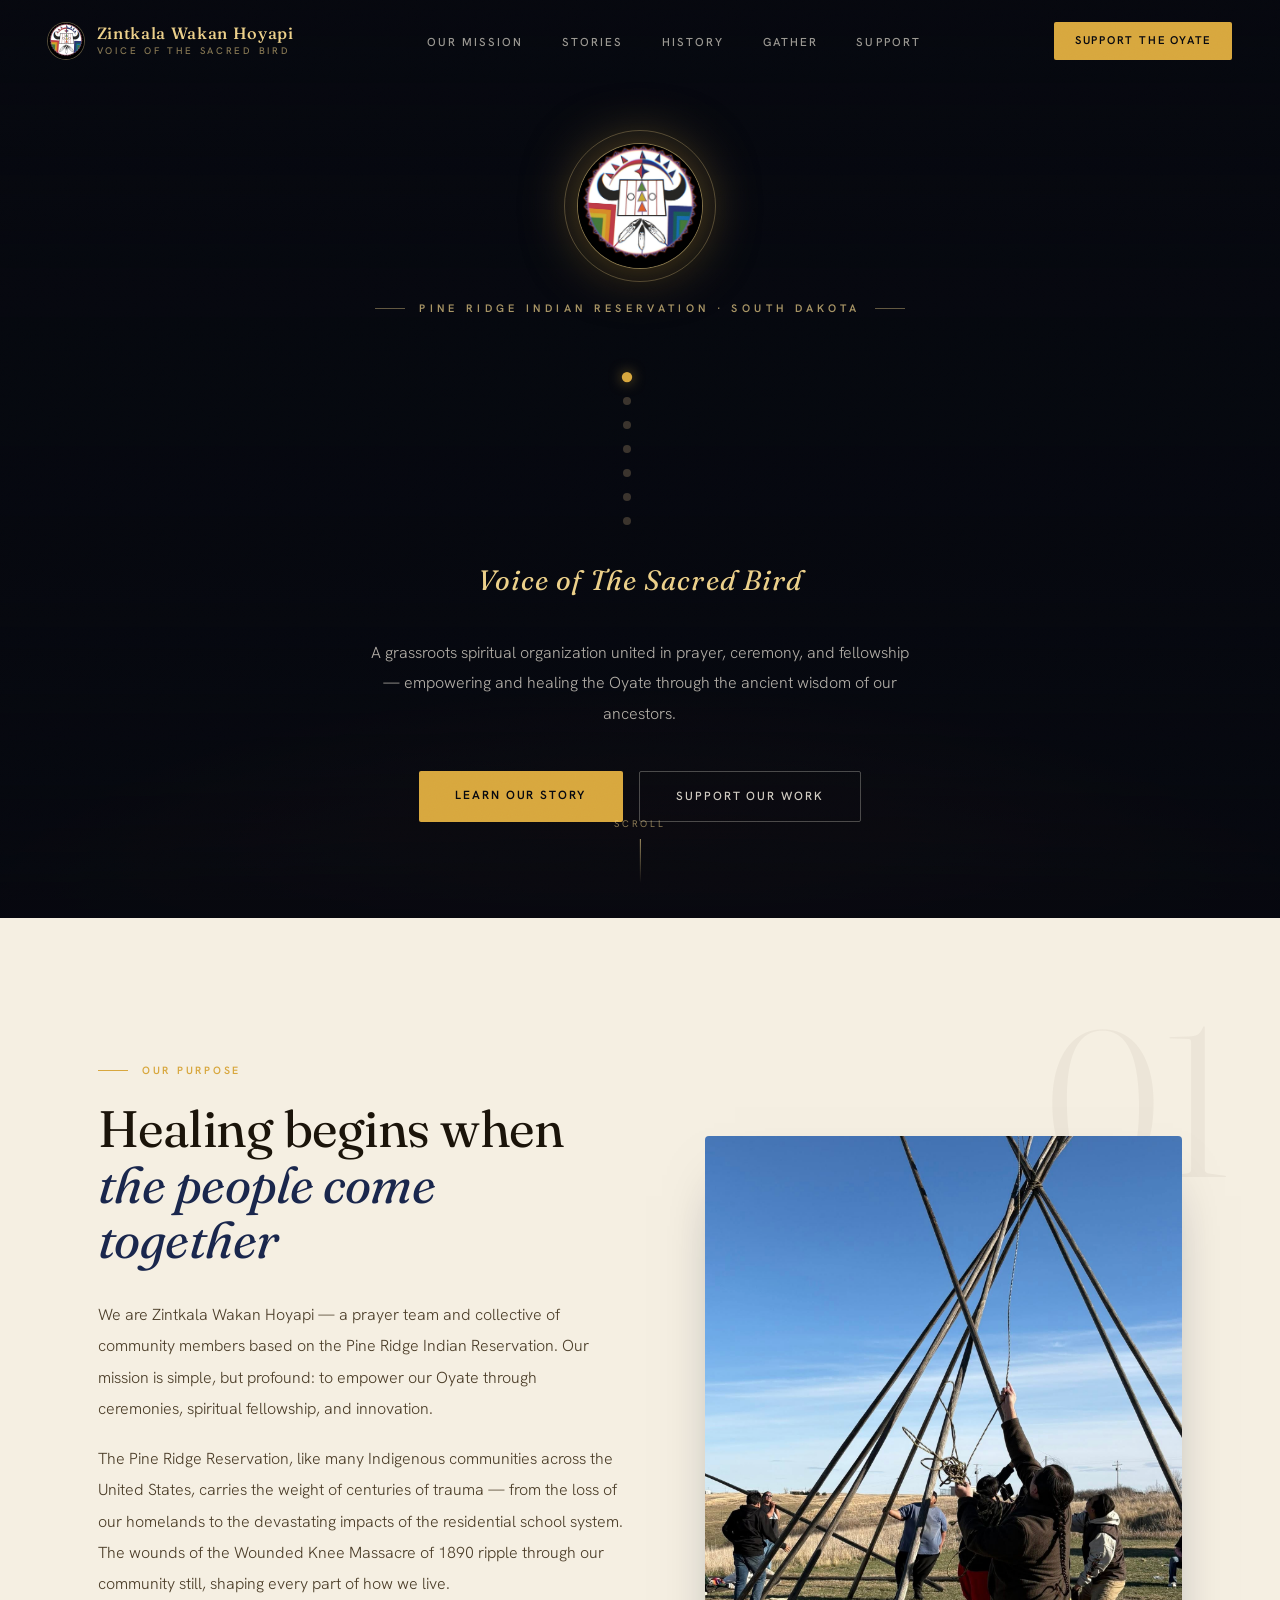
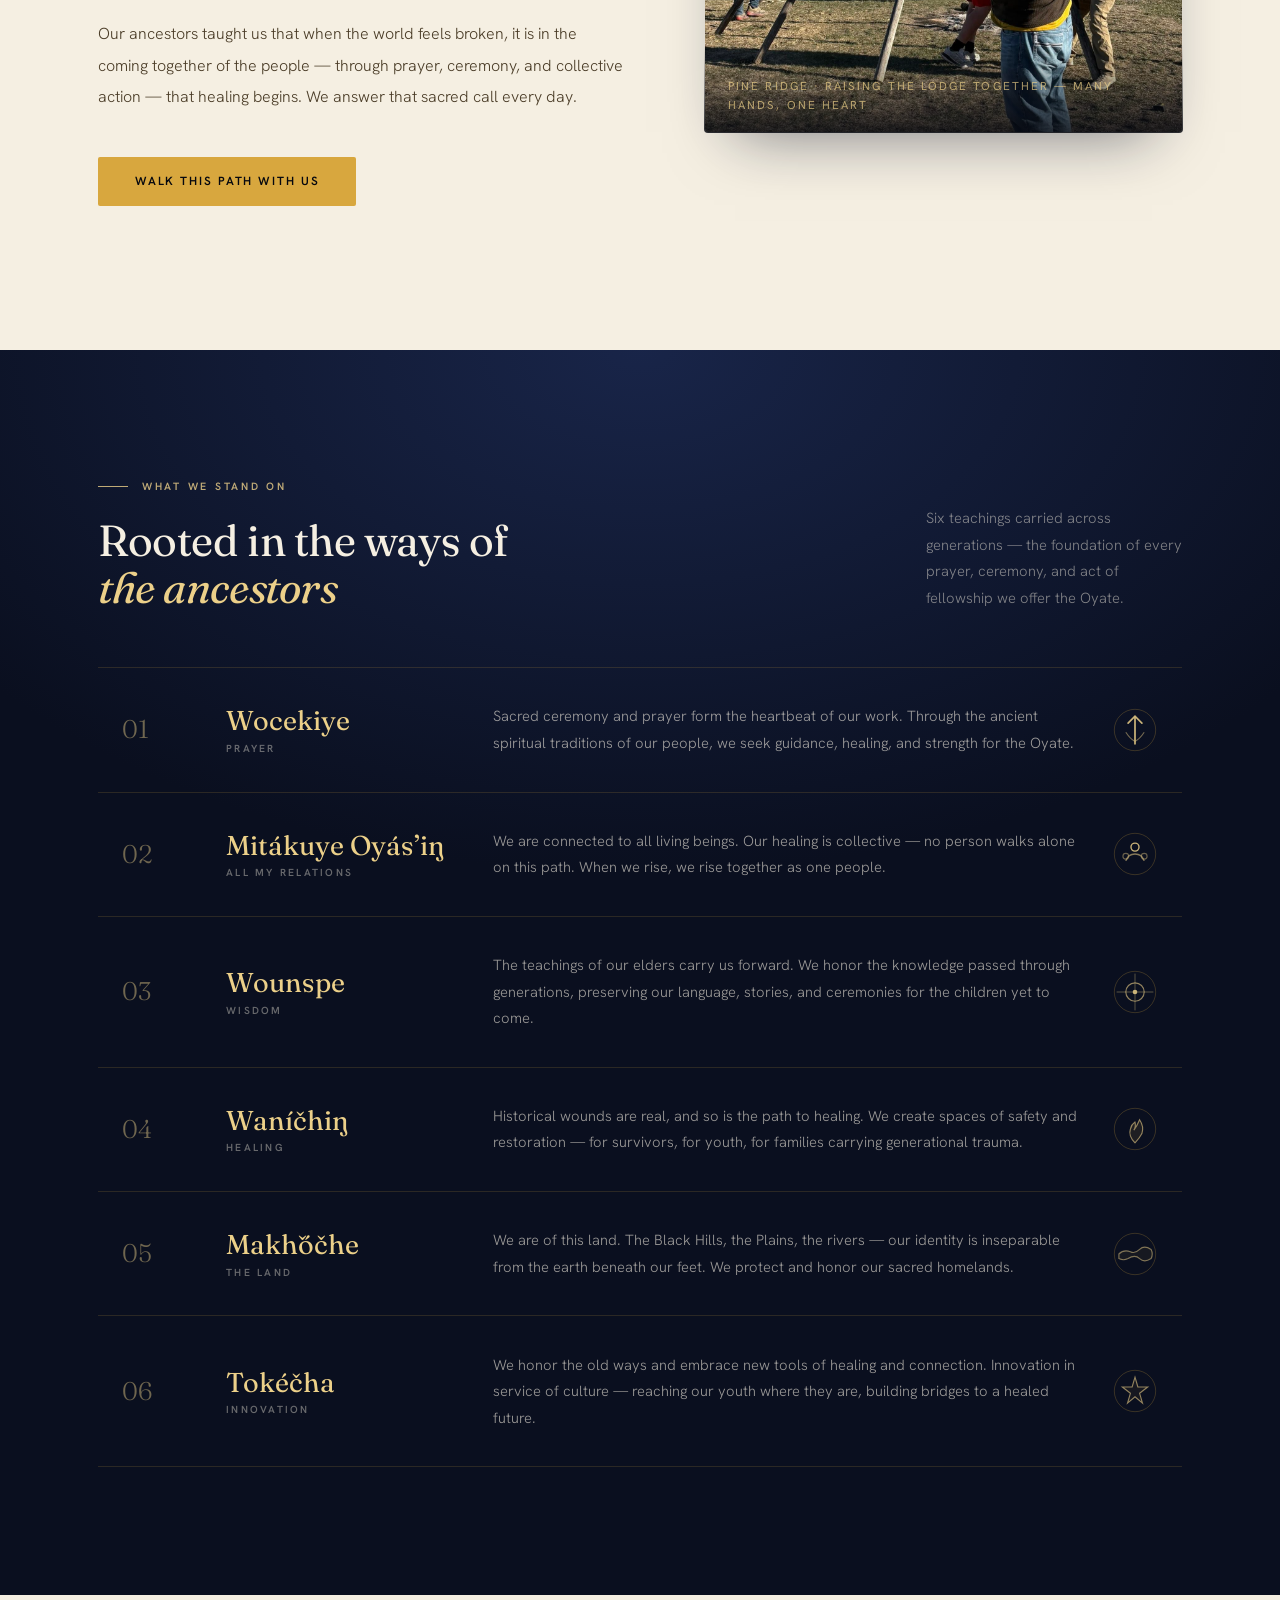
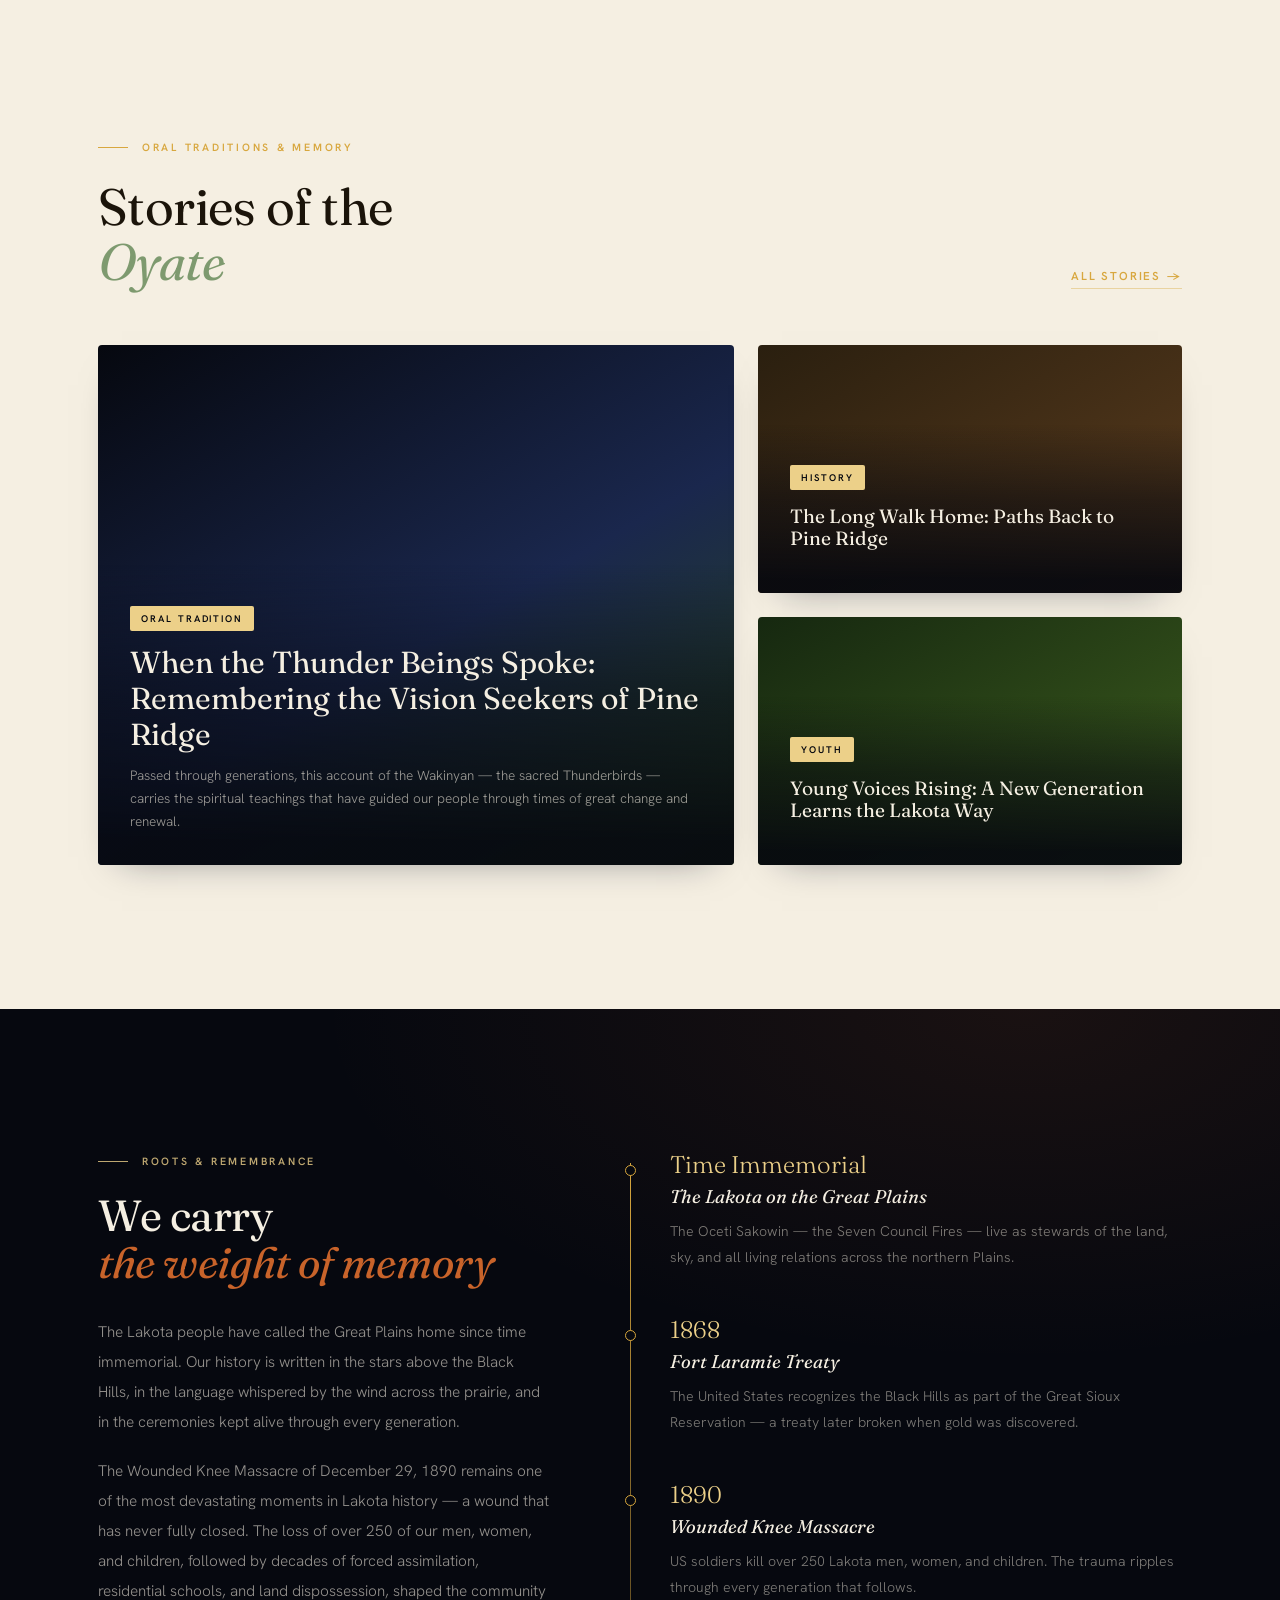
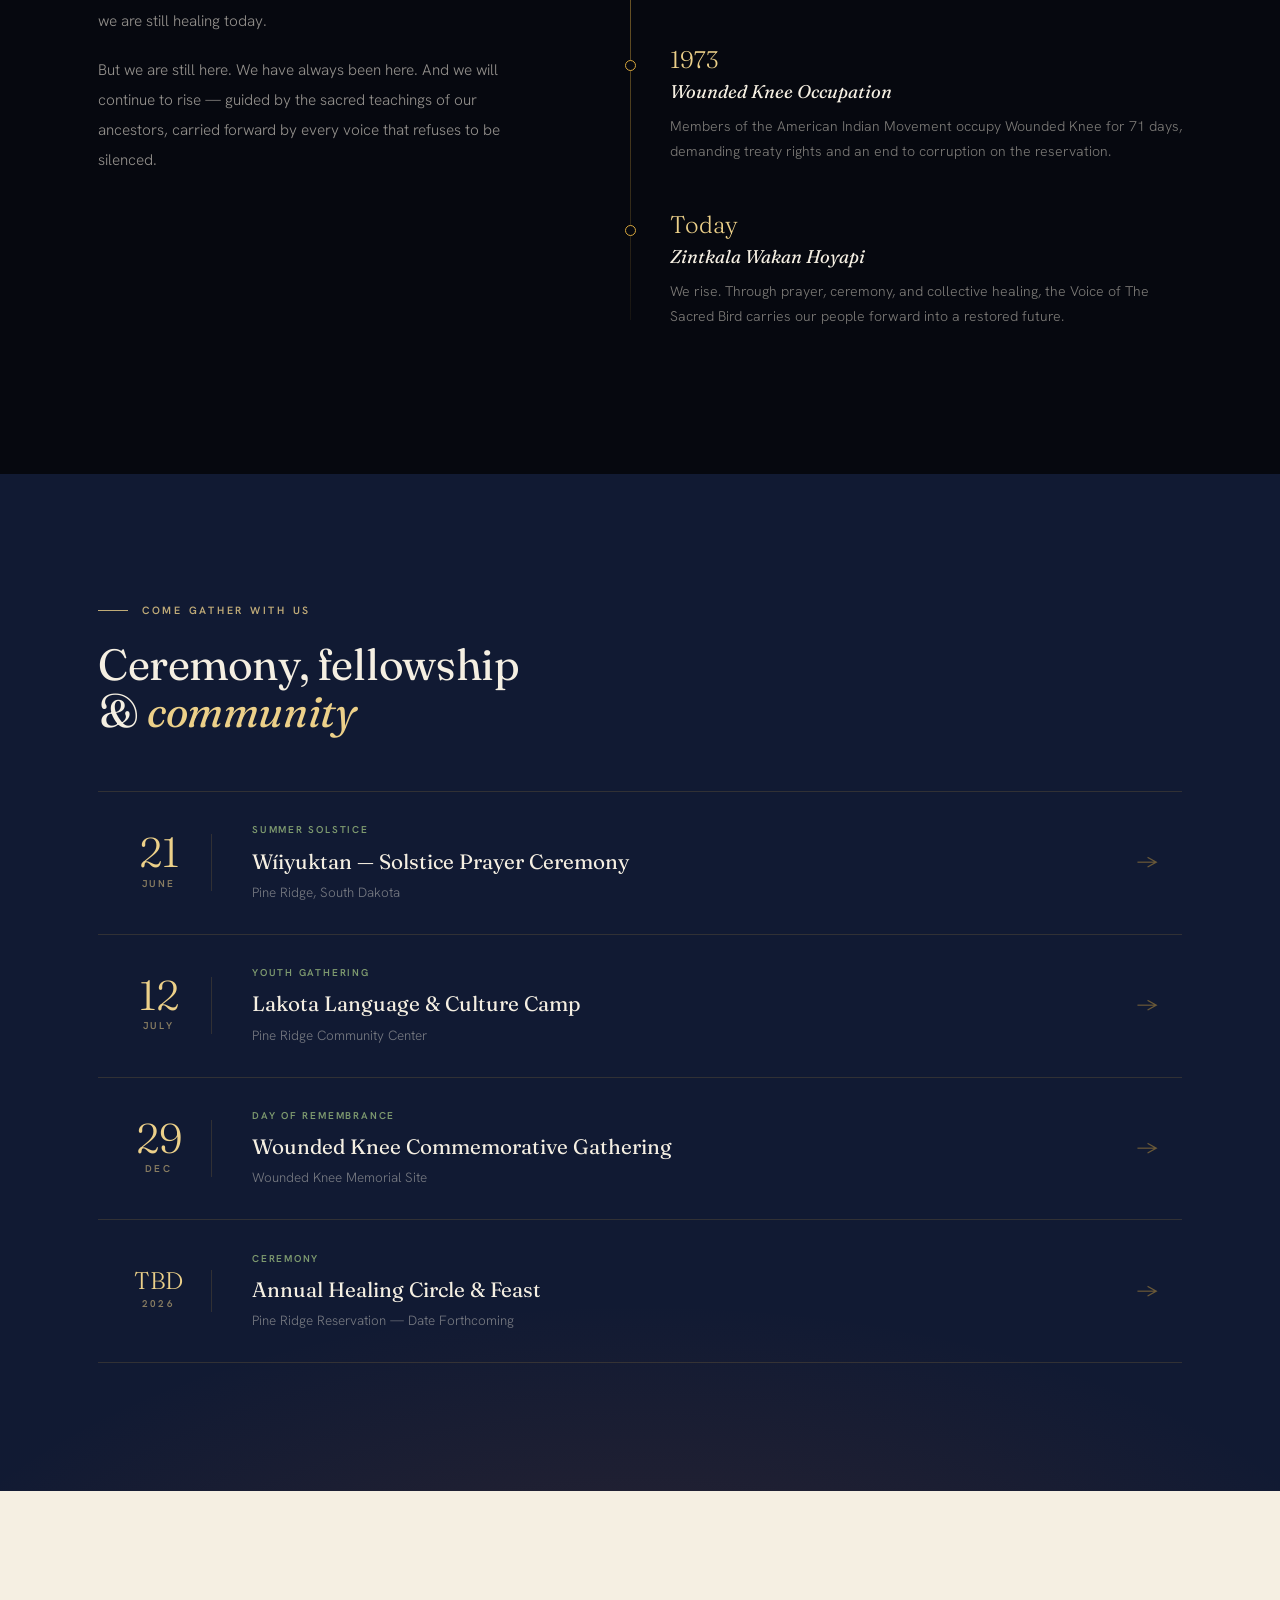
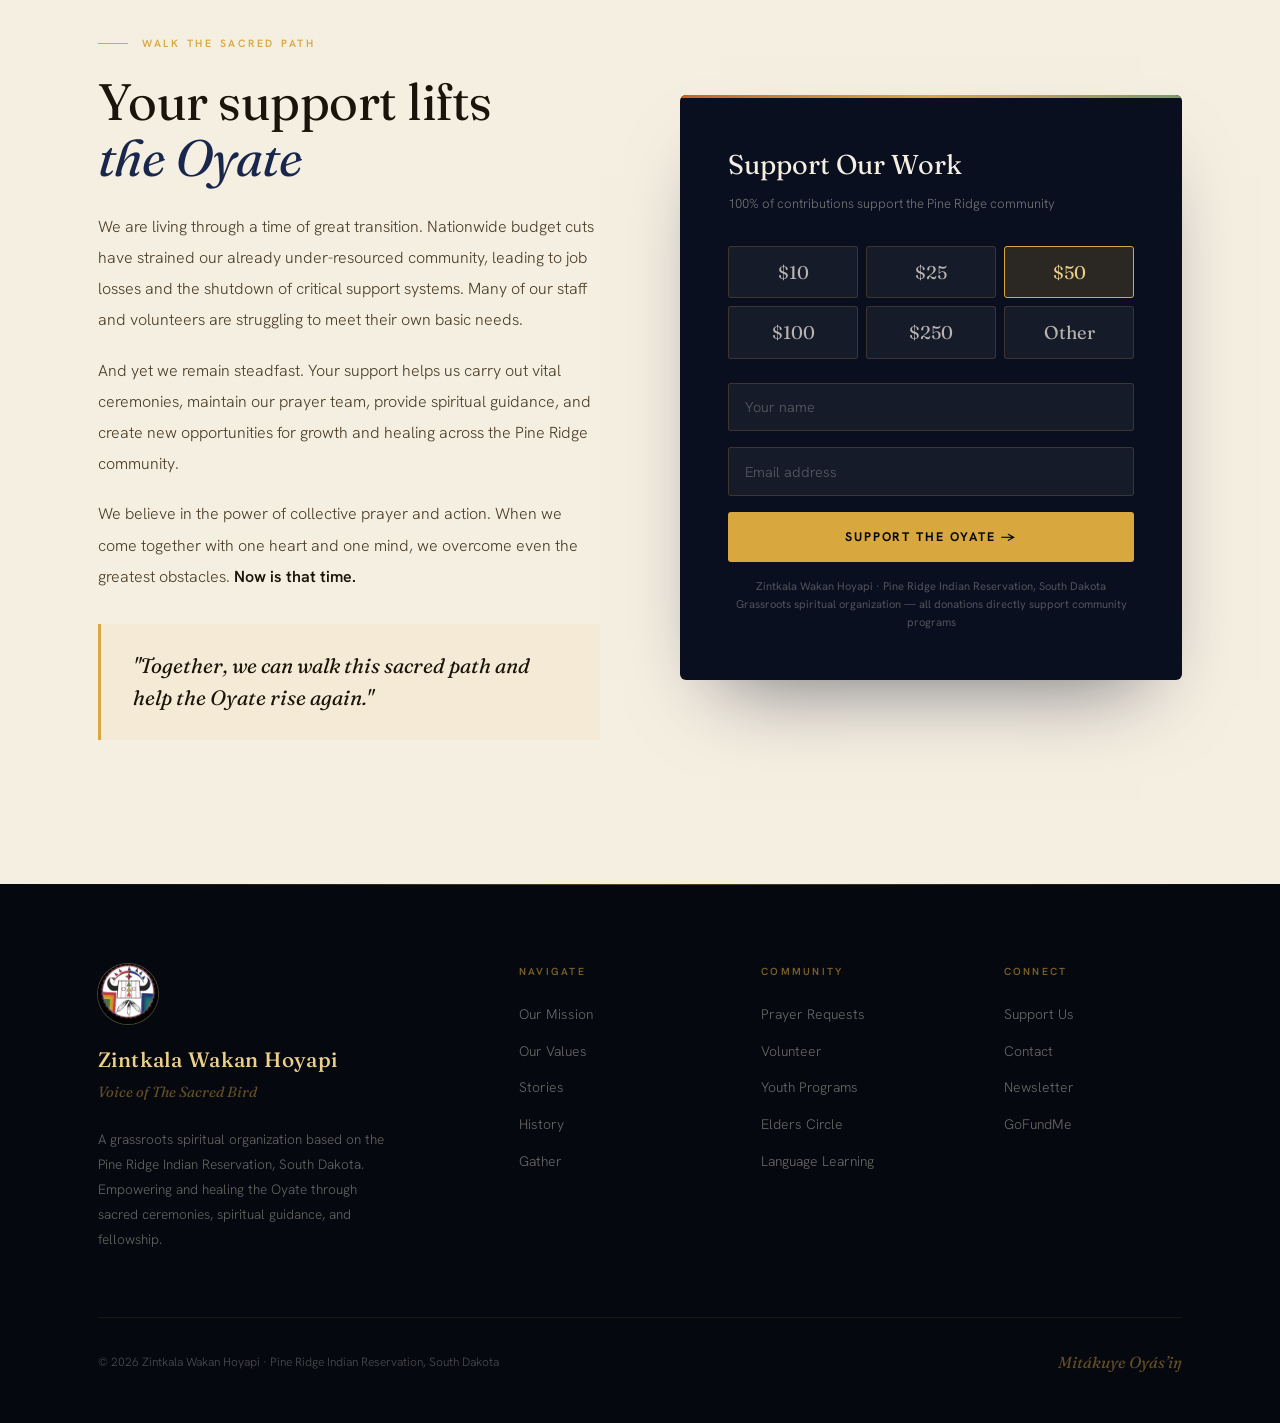
==== commit 6f2d91e9: "Redesign site (Prairie Nightfall aesthetic) + add Stories pages - Rebuild home with Fraunces/Hanken " ====
--- a/index.html
+++ b/index.html
@@ -4,212 +4,20 @@
 <meta charset="UTF-8">
 <meta name="viewport" content="width=device-width, initial-scale=1.0">
 <title>Zintkala Wakan Hoyapi — Voice of The Sacred Bird</title>
-<link href="https://fonts.googleapis.com/css2?family=Cormorant+Garamond:ital,wght@0,300;0,400;0,600;1,300;1,400&family=Jost:wght@300;400;500&display=swap" rel="stylesheet">
-<style>
-  :root {
-    --sky-deep: #0d2340;
-    --sky-mid: #1a3d6b;
-    --sky-light: #2c5f9e;
-    --gold-bright: #d4a843;
-    --gold-soft: #e8c97a;
-    --gold-pale: #f5e8c0;
-    --earth-dark: #2a1f0f;
-    --earth-mid: #5c3d1e;
-    --sage: #4a6741;
-    --sage-light: #7a9e70;
-    --cream: #f8f3e8;
-    --text-dark: #1a1208;
-    --text-mid: #3d2e12;
-    --text-muted: #7a6a4a;
-  }
-  *, *::before, *::after { margin: 0; padding: 0; box-sizing: border-box; }
-  html { scroll-behavior: smooth; }
-  body { font-family: 'Jost', sans-serif; background: var(--cream); color: var(--text-dark); overflow-x: hidden; }
-
-  /* NAV */
-  nav {
-    position: fixed; top: 0; left: 0; right: 0; z-index: 100;
-    padding: 1.2rem 3rem;
-    display: flex; align-items: center; justify-content: space-between;
-    background: rgba(13,35,64,0.93); backdrop-filter: blur(12px);
-    border-bottom: 1px solid rgba(212,168,67,0.2);
-  }
-  .nav-wordmark { font-family: 'Cormorant Garamond', serif; font-size: 1.05rem; font-weight: 400; color: var(--gold-soft); letter-spacing: 0.08em; text-transform: uppercase; line-height: 1.3; }
-  .nav-wordmark span { display: block; font-style: italic; font-size: 0.75rem; color: rgba(232,201,122,0.6); letter-spacing: 0.12em; text-transform: none; margin-top: 1px; }
-  .nav-links { display: flex; gap: 2.5rem; list-style: none; }
-  .nav-links a { font-family: 'Jost', sans-serif; font-size: 0.78rem; font-weight: 400; letter-spacing: 0.14em; text-transform: uppercase; color: rgba(248,243,232,0.7); text-decoration: none; transition: color 0.3s; }
-  .nav-links a:hover { color: var(--gold-soft); }
-  .nav-donate { font-family: 'Jost', sans-serif; font-size: 0.75rem; font-weight: 500; letter-spacing: 0.12em; text-transform: uppercase; color: var(--earth-dark); background: var(--gold-bright); padding: 0.55rem 1.4rem; border-radius: 2px; text-decoration: none; transition: background 0.3s; }
-  .nav-donate:hover { background: var(--gold-soft); }
-
-  /* HERO */
-  .hero {
-    min-height: 100vh; display: flex; flex-direction: column; align-items: center; justify-content: center;
-    position: relative; text-align: center; padding: 8rem 2rem 5rem;
-    background: linear-gradient(170deg, #050f1f 0%, #0d2340 35%, #1a3d6b 65%, #0f2a3f 100%);
-    overflow: hidden;
-  }
-  .stars { position: absolute; inset: 0; pointer-events: none; }
-  .star { position: absolute; background: white; border-radius: 50%; animation: twinkle var(--d,3s) ease-in-out infinite var(--delay,0s); }
-  @keyframes twinkle { 0%,100%{opacity:var(--min,0.2)} 50%{opacity:var(--max,0.9)} }
-  .hero::after { content:''; position:absolute; bottom:0;left:0;right:0; height:35%; background:linear-gradient(to top,rgba(44,95,158,0.12) 0%,transparent 100%); pointer-events:none; }
-
-  .bird-symbol { position:relative; margin-bottom:2.5rem; animation:float 6s ease-in-out infinite; z-index:1; }
-  @keyframes float { 0%,100%{transform:translateY(0)} 50%{transform:translateY(-12px)} }
-  .symbol-ring { position:absolute; top:50%;left:50%; transform:translate(-50%,-50%); width:140px;height:140px; border:1px solid rgba(212,168,67,0.22); border-radius:50%; animation:ring-pulse 4s ease-in-out infinite; }
-  .symbol-ring-2 { width:175px;height:175px; border-color:rgba(212,168,67,0.1); }
-  @keyframes ring-pulse { 0%,100%{opacity:0.6;transform:translate(-50%,-50%) scale(1)} 50%{opacity:1;transform:translate(-50%,-50%) scale(1.03)} }
-
-  .hero-title { font-family:'Cormorant Garamond',serif; font-size:clamp(2.8rem,6vw,5rem); font-weight:300; color:var(--cream); letter-spacing:0.04em; line-height:1.1; margin-bottom:0.6rem; position:relative; z-index:1; }
-  .hero-title em { font-style:italic; color:var(--gold-soft); display:block; }
-  .hero-subtitle { font-family:'Cormorant Garamond',serif; font-style:italic; font-size:clamp(1rem,2vw,1.25rem); color:rgba(232,201,122,0.65); letter-spacing:0.12em; margin-bottom:2rem; position:relative; z-index:1; }
-  .hero-divider { width:80px; height:1px; background:linear-gradient(to right,transparent,var(--gold-bright),transparent); margin:0 auto 2rem; }
-  .hero-intro { font-size:0.95rem; font-weight:300; color:rgba(248,243,232,0.65); max-width:560px; line-height:1.9; letter-spacing:0.03em; position:relative; z-index:1; }
-  .hero-cta-group { display:flex; gap:1rem; justify-content:center; margin-top:2.5rem; position:relative; z-index:1; }
-  .btn-primary { font-family:'Jost',sans-serif; font-size:0.78rem; font-weight:500; letter-spacing:0.14em; text-transform:uppercase; color:var(--earth-dark); background:var(--gold-bright); padding:0.85rem 2.2rem; border-radius:2px; text-decoration:none; transition:all 0.3s; display:inline-block; }
-  .btn-primary:hover { background:var(--gold-soft); transform:translateY(-2px); }
-  .btn-outline { font-family:'Jost',sans-serif; font-size:0.78rem; font-weight:400; letter-spacing:0.14em; text-transform:uppercase; color:rgba(248,243,232,0.8); background:transparent; padding:0.85rem 2.2rem; border-radius:2px; text-decoration:none; border:1px solid rgba(248,243,232,0.3); transition:all 0.3s; }
-  .btn-outline:hover { border-color:var(--gold-soft); color:var(--gold-soft); transform:translateY(-2px); }
-
-  .scroll-hint { position:absolute; bottom:2.5rem; left:50%; transform:translateX(-50%); display:flex; flex-direction:column; align-items:center; gap:6px; animation:fade-bob 2.5s ease-in-out infinite; }
-  @keyframes fade-bob { 0%,100%{opacity:0.4;transform:translateX(-50%) translateY(0)} 50%{opacity:0.8;transform:translateX(-50%) translateY(6px)} }
-  .scroll-hint span { font-size:0.65rem; letter-spacing:0.18em; text-transform:uppercase; color:rgba(212,168,67,0.5); }
-  .scroll-line { width:1px; height:40px; background:linear-gradient(to bottom,rgba(212,168,67,0.6),transparent); }
-
-  /* SECTIONS */
-  section { position:relative; }
-  .section-inner { max-width:1100px; margin:0 auto; padding:0 3rem; }
-  .section-label { font-size:0.68rem; font-weight:500; letter-spacing:0.22em; text-transform:uppercase; color:var(--gold-bright); margin-bottom:1rem; display:flex; align-items:center; gap:12px; }
-  .section-label::before { content:''; display:block; width:28px; height:1px; background:var(--gold-bright); flex-shrink:0; }
-  .section-heading { font-family:'Cormorant Garamond',serif; font-weight:300; line-height:1.15; }
-
-  /* MISSION */
-  #mission { background:var(--cream); padding:8rem 0; }
-  .mission-layout { display:grid; grid-template-columns:1fr 1fr; gap:6rem; align-items:center; }
-  .mission-text .section-heading { font-size:clamp(2.2rem,3.5vw,3.2rem); color:var(--text-dark); margin-bottom:2rem; }
-  .mission-text .section-heading em { font-style:italic; color:var(--sky-mid); }
-  .mission-text p { font-size:0.95rem; font-weight:300; line-height:1.95; color:var(--text-mid); margin-bottom:1.2rem; }
-
-  /* VALUES */
-  #values { background:var(--sky-deep); padding:7rem 0; overflow:hidden; }
-  #values::before { content:''; position:absolute; top:0;left:0;right:0; height:4px; background:linear-gradient(to right,transparent,var(--gold-bright),transparent); }
-  #values .section-label { color:rgba(212,168,67,0.7); }
-  #values .section-label::before { background:rgba(212,168,67,0.7); }
-  .values-heading { font-size:clamp(2rem,3vw,2.8rem); color:var(--cream); margin-bottom:4rem; max-width:500px; }
-  .values-grid { display:grid; grid-template-columns:repeat(3,1fr); gap:1px; background:rgba(212,168,67,0.12); border:1px solid rgba(212,168,67,0.12); }
-  .value-card { background:rgba(13,35,64,0.8); padding:2.5rem; transition:background 0.3s; }
-  .value-card:hover { background:rgba(26,61,107,0.6); }
-  .value-glyph { width:40px; height:40px; margin-bottom:1.5rem; }
-  .value-title { font-family:'Cormorant Garamond',serif; font-size:1.3rem; font-weight:400; color:var(--gold-soft); margin-bottom:0.75rem; letter-spacing:0.03em; }
-  .value-desc { font-size:0.88rem; font-weight:300; color:rgba(248,243,232,0.6); line-height:1.85; }
-
-  /* STORIES */
-  #stories { background:var(--cream); padding:8rem 0; }
-  .stories-header { display:flex; justify-content:space-between; align-items:flex-end; margin-bottom:4rem; }
-  .stories-heading { font-size:clamp(2.2rem,3.5vw,3.2rem); color:var(--text-dark); }
-  .stories-heading em { font-style:italic; color:var(--sage); display:block; }
-  .view-all { font-size:0.75rem; font-weight:400; letter-spacing:0.14em; text-transform:uppercase; color:var(--gold-bright); text-decoration:none; border-bottom:1px solid rgba(212,168,67,0.3); padding-bottom:2px; transition:border-color 0.3s; white-space:nowrap; margin-bottom:0.5rem; flex-shrink:0; }
-  .view-all:hover { border-color:var(--gold-bright); }
-  .stories-grid { display:grid; grid-template-columns:1.4fr 1fr 1fr; gap:2px; background:rgba(90,70,30,0.1); }
-  .story-card { background:white; cursor:pointer; overflow:hidden; transition:transform 0.3s; position:relative; }
-  .story-card:hover { transform:translateY(-4px); z-index:2; }
-  .story-img-placeholder { width:100%; aspect-ratio:4/3; display:flex; align-items:center; justify-content:center; font-size:0.7rem; letter-spacing:0.1em; text-transform:uppercase; color:rgba(255,255,255,0.4); font-family:'Jost',sans-serif; }
-  .story-body { padding:1.5rem 1.5rem 2rem; }
-  .story-tag { font-size:0.65rem; font-weight:500; letter-spacing:0.16em; text-transform:uppercase; color:var(--gold-bright); margin-bottom:0.6rem; }
-  .story-title { font-family:'Cormorant Garamond',serif; font-size:1.25rem; font-weight:400; color:var(--text-dark); line-height:1.35; margin-bottom:0.75rem; }
-  .story-excerpt { font-size:0.83rem; font-weight:300; color:var(--text-muted); line-height:1.8; }
-  .story-card.featured .story-title { font-size:1.6rem; }
-
-  /* HISTORY */
-  #history { background:#f0ebe0; padding:8rem 0; }
-  .history-layout { display:grid; grid-template-columns:1fr 1.2fr; gap:6rem; align-items:start; }
-  .history-text .section-heading { font-size:clamp(2rem,3vw,2.8rem); color:var(--text-dark); margin-bottom:2rem; }
-  .history-text .section-heading em { font-style:italic; color:var(--earth-mid); display:block; }
-  .history-text p { font-size:0.95rem; font-weight:300; line-height:1.95; color:var(--text-mid); margin-bottom:1.2rem; }
-  .timeline { position:relative; padding-left:2rem; }
-  .timeline::before { content:''; position:absolute; top:8px;left:0;bottom:0; width:1px; background:linear-gradient(to bottom,var(--gold-bright),rgba(212,168,67,0.1)); }
-  .timeline-item { position:relative; padding-bottom:2.5rem; }
-  .timeline-item::before { content:''; position:absolute; left:-2rem; top:8px; width:8px;height:8px; border-radius:50%; background:var(--gold-bright); transform:translateX(-3.5px); }
-  .timeline-year { font-size:0.7rem; font-weight:500; letter-spacing:0.18em; text-transform:uppercase; color:var(--gold-bright); margin-bottom:0.4rem; }
-  .timeline-event { font-family:'Cormorant Garamond',serif; font-size:1.2rem; font-weight:400; color:var(--text-dark); margin-bottom:0.4rem; }
-  .timeline-desc { font-size:0.85rem; font-weight:300; color:var(--text-muted); line-height:1.75; }
-
-  /* EVENTS */
-  #events { background:var(--sky-deep); padding:7rem 0; }
-  #events::before { content:''; position:absolute; top:0;left:0;right:0; height:4px; background:linear-gradient(to right,transparent,var(--gold-bright),transparent); }
-  #events .section-label { color:rgba(212,168,67,0.7); }
-  #events .section-label::before { background:rgba(212,168,67,0.7); }
-  .events-heading { font-size:clamp(2rem,3vw,2.8rem); color:var(--cream); margin-bottom:3.5rem; }
-  .events-list { display:flex; flex-direction:column; gap:1px; background:rgba(212,168,67,0.1); border:1px solid rgba(212,168,67,0.1); }
-  .event-row { display:grid; grid-template-columns:80px 1fr auto; align-items:center; gap:2.5rem; padding:1.8rem 2rem; background:rgba(13,35,64,0.7); transition:background 0.3s; cursor:pointer; }
-  .event-row:hover { background:rgba(26,61,107,0.5); }
-  .event-date { text-align:center; }
-  .event-day { font-family:'Cormorant Garamond',serif; font-size:2.2rem; font-weight:300; color:var(--gold-soft); line-height:1; }
-  .event-month { font-size:0.65rem; font-weight:500; letter-spacing:0.18em; text-transform:uppercase; color:rgba(212,168,67,0.5); }
-  .event-tag { font-size:0.65rem; font-weight:500; letter-spacing:0.16em; text-transform:uppercase; color:var(--sage-light); margin-bottom:0.3rem; }
-  .event-name { font-family:'Cormorant Garamond',serif; font-size:1.25rem; font-weight:400; color:var(--cream); margin-bottom:0.25rem; }
-  .event-location { font-size:0.82rem; font-weight:300; color:rgba(248,243,232,0.4); }
-  .event-arrow { color:rgba(212,168,67,0.4); font-size:1.1rem; transition:color 0.3s,transform 0.3s; }
-  .event-row:hover .event-arrow { color:var(--gold-soft); transform:translateX(4px); }
-
-  /* SUPPORT */
-  #support { background:var(--cream); padding:8rem 0; }
-  .support-layout { display:grid; grid-template-columns:1fr 1fr; gap:6rem; align-items:center; }
-  .support-text .section-heading { font-size:clamp(2.2rem,3.5vw,3.2rem); color:var(--text-dark); margin-bottom:1.5rem; }
-  .support-text .section-heading em { font-style:italic; color:var(--sky-mid); }
-  .support-text p { font-size:0.95rem; font-weight:300; line-height:1.95; color:var(--text-mid); margin-bottom:1.2rem; }
-  .support-form-panel { background:var(--sky-deep); padding:3rem; border-radius:4px; position:relative; overflow:hidden; }
-  .support-form-panel::before { content:''; position:absolute; top:0;left:0;right:0; height:3px; background:linear-gradient(to right,var(--gold-bright),var(--sage-light)); }
-  .form-heading { font-family:'Cormorant Garamond',serif; font-size:1.5rem; font-weight:300; color:var(--cream); margin-bottom:0.5rem; }
-  .form-sub { font-size:0.82rem; color:rgba(248,243,232,0.4); margin-bottom:2rem; font-weight:300; }
-  .amount-grid { display:grid; grid-template-columns:repeat(3,1fr); gap:8px; margin-bottom:1.5rem; }
-  .amount-btn { padding:0.7rem; text-align:center; font-family:'Cormorant Garamond',serif; font-size:1.1rem; font-weight:400; color:rgba(248,243,232,0.7); background:rgba(255,255,255,0.06); border:1px solid rgba(212,168,67,0.2); border-radius:2px; cursor:pointer; transition:all 0.2s; }
-  .amount-btn:hover, .amount-btn.active { background:rgba(212,168,67,0.15); border-color:var(--gold-bright); color:var(--gold-soft); }
-  .form-input { width:100%; padding:0.85rem 1rem; background:rgba(255,255,255,0.06); border:1px solid rgba(212,168,67,0.2); border-radius:2px; color:var(--cream); font-family:'Jost',sans-serif; font-size:0.9rem; font-weight:300; margin-bottom:1rem; outline:none; transition:border-color 0.2s; }
-  .form-input::placeholder { color:rgba(248,243,232,0.3); }
-  .form-input:focus { border-color:var(--gold-bright); }
-  .donate-submit { width:100%; padding:1rem; background:var(--gold-bright); color:var(--earth-dark); font-family:'Jost',sans-serif; font-size:0.8rem; font-weight:500; letter-spacing:0.16em; text-transform:uppercase; border:none; border-radius:2px; cursor:pointer; transition:background 0.3s; }
-  .donate-submit:hover { background:var(--gold-soft); }
-
-  /* FOOTER */
-  footer { background:#050d1a; padding:5rem 0 3rem; border-top:1px solid rgba(212,168,67,0.1); }
-  .footer-inner { max-width:1100px; margin:0 auto; padding:0 3rem; }
-  .footer-grid { display:grid; grid-template-columns:2fr 1fr 1fr 1fr; gap:4rem; margin-bottom:4rem; }
-  .footer-brand-name { font-family:'Cormorant Garamond',serif; font-size:1.1rem; font-weight:400; color:var(--gold-soft); letter-spacing:0.06em; margin-bottom:0.3rem; }
-  .footer-brand-sub { font-style:italic; font-family:'Cormorant Garamond',serif; font-size:0.85rem; color:rgba(212,168,67,0.4); margin-bottom:1.2rem; }
-  .footer-about { font-size:0.82rem; font-weight:300; color:rgba(248,243,232,0.4); line-height:1.8; max-width:280px; }
-  .footer-col-title { font-size:0.65rem; font-weight:500; letter-spacing:0.2em; text-transform:uppercase; color:rgba(212,168,67,0.5); margin-bottom:1.2rem; }
-  .footer-links { list-style:none; display:flex; flex-direction:column; gap:0.65rem; }
-  .footer-links a { font-size:0.85rem; font-weight:300; color:rgba(248,243,232,0.4); text-decoration:none; transition:color 0.2s; }
-  .footer-links a:hover { color:var(--gold-soft); }
-  .footer-bottom { padding-top:2rem; border-top:1px solid rgba(212,168,67,0.08); display:flex; justify-content:space-between; align-items:center; }
-  .footer-legal { font-size:0.75rem; color:rgba(248,243,232,0.25); font-weight:300; }
-  .footer-lakota { font-family:'Cormorant Garamond',serif; font-style:italic; font-size:0.85rem; color:rgba(212,168,67,0.3); }
-
-  /* REVEAL */
-  .reveal { opacity:0; transform:translateY(24px); transition:opacity 0.8s ease,transform 0.8s ease; }
-  .reveal.visible { opacity:1; transform:none; }
-
-  /* RESPONSIVE */
-  @media (max-width:900px) {
-    nav { padding:1rem 1.5rem; }
-    .nav-links { display:none; }
-    .section-inner { padding:0 1.5rem; }
-    .mission-layout,.history-layout,.support-layout { grid-template-columns:1fr; gap:3rem; }
-    .values-grid { grid-template-columns:1fr; }
-    .stories-grid { grid-template-columns:1fr; }
-    .footer-grid { grid-template-columns:1fr 1fr; gap:2rem; }
-    .event-row { grid-template-columns:60px 1fr; }
-    .event-arrow { display:none; }
-  }
-</style>
+<meta name="description" content="A grassroots spiritual organization on the Pine Ridge Indian Reservation, uniting the Oyate in prayer, ceremony, and fellowship.">
+<link rel="icon" type="image/jpeg" href="assets/logo.jpg">
+<link rel="preconnect" href="https://fonts.googleapis.com">
+<link rel="preconnect" href="https://fonts.gstatic.com" crossorigin>
+<link href="https://fonts.googleapis.com/css2?family=Fraunces:ital,opsz,wght@0,9..144,300;0,9..144,400;0,9..144,500;0,9..144,600;1,9..144,300;1,9..144,400;1,9..144,500&family=Hanken+Grotesk:wght@300;400;500;600;700&display=swap" rel="stylesheet">
+<link rel="stylesheet" href="assets/styles.css">
 </head>
 <body>
 
-<nav>
+<nav id="nav">
   <div class="nav-wordmark">
-    Zintkala Wakan Hoyapi
-    <span>Voice of The Sacred Bird</span>
+    <img class="nav-mark" src="assets/logo.jpg" alt="Zintkala Wakan Hoyapi emblem">
+
+    <div class="nav-wordmark-text">Zintkala Wakan Hoyapi<span>Voice of The Sacred Bird</span></div>
   </div>
   <ul class="nav-links">
     <li><a href="#mission">Our Mission</a></li>
@@ -223,35 +31,29 @@
 
 <!-- HERO -->
 <section class="hero" id="home">
-  <div class="stars" id="stars-container"></div>
-
-  <div class="bird-symbol">
-    <div class="symbol-ring"></div>
-    <div class="symbol-ring symbol-ring-2"></div>
-    <svg width="100" height="100" viewBox="0 0 100 100" fill="none" xmlns="http://www.w3.org/2000/svg">
-      <polygon points="50,12 62,38 88,38 68,55 76,82 50,65 24,82 32,55 12,38 38,38" fill="none" stroke="rgba(212,168,67,0.45)" stroke-width="1"/>
-      <path d="M18,44 L50,50 L82,44" stroke="rgba(212,168,67,0.85)" stroke-width="1.5" fill="none"/>
-      <path d="M50,26 L50,74" stroke="rgba(212,168,67,0.55)" stroke-width="1" fill="none"/>
-      <circle cx="50" cy="22" r="4.5" fill="rgba(212,168,67,0.75)"/>
-      <path d="M40,72 L50,82 L60,72" stroke="rgba(212,168,67,0.5)" stroke-width="1" fill="none"/>
-      <path d="M20,50 L34,54" stroke="rgba(212,168,67,0.35)" stroke-width="0.8" fill="none"/>
-      <path d="M80,50 L66,54" stroke="rgba(212,168,67,0.35)" stroke-width="0.8" fill="none"/>
-      <polygon points="50,44 54,50 50,56 46,50" fill="rgba(212,168,67,0.65)"/>
-    </svg>
-  </div>
-
-  <div class="hero-divider"></div>
-  <h1 class="hero-title">
-    Zintkala Wakan Hoyapi
-    <em>Voice of The Sacred Bird</em>
-  </h1>
-  <p class="hero-subtitle">Pine Ridge Indian Reservation &middot; South Dakota</p>
-  <div class="hero-divider"></div>
-  <p class="hero-intro">A grassroots spiritual organization united in prayer, ceremony, and fellowship — empowering and healing the Oyate through the ancient wisdom of our ancestors.</p>
-  <div class="hero-cta-group">
-    <a href="#mission" class="btn-primary">Learn Our Story</a>
-    <a href="#support" class="btn-outline">Support Our Work</a>
-  </div>
+  <div class="hero-bg" id="hero-bg"></div>
+  <div class="hero-scrim"></div>
+
+  <div class="hero-content">
+    <div class="hero-bird">
+      <div class="hero-logo-ring"></div>
+      <img class="hero-logo" src="assets/logo.jpg" alt="Zintkala Wakan Hoyapi emblem — a sacred buffalo drum">
+    </div>
+
+    <div class="hero-eyebrow">Pine Ridge Indian Reservation · South Dakota</div>
+
+    <h1 class="hero-title">
+      <span class="line"><span>Zintkala Wakan</span></span>
+      <span class="line"><span>Hoyapi</span></span>
+    </h1>
+    <p class="hero-sub">Voice of The Sacred Bird</p>
+    <p class="hero-intro">A grassroots spiritual organization united in prayer, ceremony, and fellowship — empowering and healing the Oyate through the ancient wisdom of our ancestors.</p>
+    <div class="hero-cta-group">
+      <a href="#mission" class="btn-primary">Learn Our Story</a>
+      <a href="#support" class="btn-outline">Support Our Work</a>
+    </div>
+  </div>
+
   <div class="scroll-hint">
     <span>Scroll</span>
     <div class="scroll-line"></div>
@@ -260,7 +62,8 @@
 
 <!-- MISSION -->
 <section id="mission">
-  <div class="section-inner" style="padding-top:8rem;padding-bottom:8rem;">
+  <div class="ghost-num">01</div>
+  <div class="section-inner">
     <div class="mission-layout">
       <div class="mission-text reveal">
         <div class="section-label">Our Purpose</div>
@@ -268,146 +71,89 @@
         <p>We are Zintkala Wakan Hoyapi — a prayer team and collective of community members based on the Pine Ridge Indian Reservation. Our mission is simple, but profound: to empower our Oyate through ceremonies, spiritual fellowship, and innovation.</p>
         <p>The Pine Ridge Reservation, like many Indigenous communities across the United States, carries the weight of centuries of trauma — from the loss of our homelands to the devastating impacts of the residential school system. The wounds of the Wounded Knee Massacre of 1890 ripple through our community still, shaping every part of how we live.</p>
         <p>Our ancestors taught us that when the world feels broken, it is in the coming together of the people — through prayer, ceremony, and collective action — that healing begins. We answer that sacred call every day.</p>
-        <a href="#support" class="btn-primary" style="margin-top:1.5rem;">Walk This Path With Us</a>
-      </div>
-
-      <div class="reveal">
-        <svg width="100%" viewBox="0 0 480 360" fill="none" xmlns="http://www.w3.org/2000/svg" style="border-radius:4px;">
-          <defs>
-            <linearGradient id="skyG" x1="0" y1="0" x2="0" y2="1">
-              <stop offset="0%" stop-color="#050d1a"/>
-              <stop offset="55%" stop-color="#0d2340"/>
-              <stop offset="100%" stop-color="#1a3d6b"/>
-            </linearGradient>
-            <linearGradient id="landG" x1="0" y1="0" x2="0" y2="1">
-              <stop offset="0%" stop-color="#2a1f0f"/>
-              <stop offset="100%" stop-color="#1a1208"/>
-            </linearGradient>
-            <radialGradient id="moonG" cx="75%" cy="22%" r="35%">
-              <stop offset="0%" stop-color="rgba(212,168,67,0.13)"/>
-              <stop offset="100%" stop-color="rgba(212,168,67,0)"/>
-            </radialGradient>
-          </defs>
-          <rect width="480" height="360" fill="url(#skyG)"/>
-          <rect width="480" height="360" fill="url(#moonG)"/>
-          <!-- Stars -->
-          <circle cx="50" cy="35" r="1" fill="white" opacity="0.65"/>
-          <circle cx="110" cy="22" r="0.8" fill="white" opacity="0.5"/>
-          <circle cx="190" cy="50" r="1.1" fill="white" opacity="0.75"/>
-          <circle cx="270" cy="28" r="0.7" fill="white" opacity="0.55"/>
-          <circle cx="360" cy="45" r="1" fill="white" opacity="0.7"/>
-          <circle cx="420" cy="18" r="0.6" fill="white" opacity="0.45"/>
-          <circle cx="140" cy="65" r="0.6" fill="white" opacity="0.5"/>
-          <circle cx="320" cy="72" r="0.8" fill="white" opacity="0.6"/>
-          <circle cx="80" cy="85" r="0.7" fill="white" opacity="0.4"/>
-          <circle cx="440" cy="65" r="0.6" fill="white" opacity="0.5"/>
-          <circle cx="30" cy="78" r="0.5" fill="white" opacity="0.35"/>
-          <circle cx="460" cy="42" r="0.7" fill="white" opacity="0.55"/>
-          <!-- Moon -->
-          <circle cx="362" cy="70" r="24" fill="rgba(240,225,185,0.1)"/>
-          <circle cx="362" cy="70" r="18" fill="rgba(240,225,185,0.18)"/>
-          <circle cx="362" cy="70" r="13" fill="rgba(240,225,185,0.3)"/>
-          <!-- Distant ridge -->
-          <path d="M0,198 Q50,155 110,172 Q170,188 230,158 Q290,132 355,162 Q415,182 480,168 L480,360 L0,360 Z" fill="#0d1e0a" opacity="0.55"/>
-          <!-- Prairie -->
-          <path d="M0,238 Q80,222 160,232 Q240,242 320,228 Q400,216 480,224 L480,360 L0,360 Z" fill="url(#landG)"/>
-          <!-- Grasses -->
-          <g stroke="rgba(90,70,30,0.38)" stroke-width="0.8">
-            <line x1="28" y1="248" x2="26" y2="237"/><line x1="34" y1="246" x2="37" y2="234"/>
-            <line x1="78" y1="242" x2="76" y2="231"/><line x1="84" y1="240" x2="87" y2="228"/>
-            <line x1="138" y1="246" x2="136" y2="234"/><line x1="144" y1="244" x2="147" y2="232"/>
-            <line x1="208" y1="246" x2="206" y2="234"/><line x1="214" y1="244" x2="217" y2="232"/>
-            <line x1="288" y1="242" x2="286" y2="230"/><line x1="294" y1="240" x2="297" y2="228"/>
-            <line x1="368" y1="238" x2="366" y2="226"/><line x1="374" y1="236" x2="377" y2="224"/>
-            <line x1="438" y1="241" x2="436" y2="229"/><line x1="444" y1="239" x2="447" y2="227"/>
-          </g>
-          <!-- Tipis -->
-          <path d="M188,238 L208,183 L228,238 Z" fill="rgba(22,28,8,0.82)"/>
-          <path d="M212,238 L230,188 L248,238 Z" fill="rgba(16,22,6,0.9)"/>
-          <path d="M242,238 L258,193 L274,238 Z" fill="rgba(22,28,8,0.78)"/>
-          <line x1="208" y1="183" x2="202" y2="176" stroke="rgba(22,28,8,0.7)" stroke-width="1.5"/>
-          <line x1="208" y1="183" x2="214" y2="176" stroke="rgba(22,28,8,0.7)" stroke-width="1.5"/>
-          <line x1="230" y1="188" x2="224" y2="181" stroke="rgba(16,22,6,0.8)" stroke-width="1.5"/>
-          <line x1="230" y1="188" x2="236" y2="181" stroke="rgba(16,22,6,0.8)" stroke-width="1.5"/>
-          <!-- Fire glow -->
-          <ellipse cx="226" cy="243" rx="14" ry="4.5" fill="rgba(200,90,15,0.22)"/>
-          <ellipse cx="226" cy="241" rx="7" ry="2.5" fill="rgba(200,110,25,0.32)"/>
-          <!-- Eagle silhouette -->
-          <path d="M155,118 Q165,113 175,118 Q181,115 187,118 Q182,123 175,120 Q168,123 155,118 Z" fill="rgba(212,168,67,0.32)"/>
-          <path d="M170,118 L175,128 L180,118" fill="rgba(212,168,67,0.22)"/>
-          <!-- Horizon warmth -->
-          <ellipse cx="240" cy="224" rx="110" ry="13" fill="rgba(212,168,67,0.05)"/>
-          <!-- Border -->
-          <rect x="1" y="1" width="478" height="358" stroke="rgba(212,168,67,0.14)" stroke-width="1.5" fill="none" rx="3"/>
-          <text x="240" y="320" text-anchor="middle" fill="rgba(212,168,67,0.25)" font-family="'Jost',sans-serif" font-size="9" letter-spacing="2">PHOTO GALLERY COMING SOON</text>
-        </svg>
-      </div>
+        <a href="#support" class="btn-primary" style="margin-top:1.6rem;">Walk This Path With Us</a>
+      </div>
+
+      <figure class="mission-figure reveal">
+        <img class="mission-photo" src="assets/community-raising.jpg" alt="Community members at Pine Ridge raising the tipi poles together">
+        <figcaption class="figure-caption">Pine Ridge · Raising the Lodge Together — Many Hands, One Heart</figcaption>
+      </figure>
     </div>
   </div>
 </section>
 
 <!-- VALUES -->
 <section id="values">
-  <div class="section-inner" style="padding-top:7rem;padding-bottom:7rem;">
+  <div class="section-inner">
+    <div class="values-head reveal">
+      <div>
+        <div class="section-label">What We Stand On</div>
+        <h2 class="section-heading">Rooted in the ways of<br><em>the ancestors</em></h2>
+      </div>
+      <p>Six teachings carried across generations — the foundation of every prayer, ceremony, and act of fellowship we offer the Oyate.</p>
+    </div>
+
     <div class="reveal">
-      <div class="section-label">What We Stand On</div>
-      <h2 class="section-heading values-heading">Rooted in the<br>ways of the ancestors</h2>
-    </div>
-    <div class="values-grid reveal">
-      <div class="value-card">
-        <svg class="value-glyph" viewBox="0 0 40 40" fill="none">
-          <circle cx="20" cy="20" r="18" stroke="rgba(212,168,67,0.28)" stroke-width="0.8"/>
-          <path d="M20,8 L20,32 M14,14 L20,8 L26,14" stroke="rgba(212,168,67,0.8)" stroke-width="1.5" stroke-linecap="round"/>
-          <path d="M12,22 Q16,28 20,30 Q24,28 28,22" stroke="rgba(212,168,67,0.5)" stroke-width="1" fill="none"/>
-        </svg>
-        <div class="value-title">Wocekiye — Prayer</div>
+      <div class="value-row">
+        <div class="value-index">01</div>
+        <div class="value-term">Wocekiye<span>Prayer</span></div>
         <p class="value-desc">Sacred ceremony and prayer form the heartbeat of our work. Through the ancient spiritual traditions of our people, we seek guidance, healing, and strength for the Oyate.</p>
-      </div>
-      <div class="value-card">
-        <svg class="value-glyph" viewBox="0 0 40 40" fill="none">
-          <circle cx="20" cy="20" r="18" stroke="rgba(212,168,67,0.28)" stroke-width="0.8"/>
-          <circle cx="20" cy="14" r="3.5" stroke="rgba(212,168,67,0.8)" stroke-width="1.2"/>
-          <path d="M12,26 Q14,20 20,20 Q26,20 28,26" stroke="rgba(212,168,67,0.6)" stroke-width="1.2" fill="none"/>
-          <circle cx="12" cy="22" r="2.5" stroke="rgba(212,168,67,0.5)" stroke-width="1"/>
-          <circle cx="28" cy="22" r="2.5" stroke="rgba(212,168,67,0.5)" stroke-width="1"/>
-        </svg>
-        <div class="value-title">Mitákuye Oyásʼiŋ</div>
-        <p class="value-desc">"All my relations." We are connected to all living beings. Our healing is collective — no person walks alone on this path. When we rise, we rise together as one people.</p>
-      </div>
-      <div class="value-card">
-        <svg class="value-glyph" viewBox="0 0 40 40" fill="none">
-          <circle cx="20" cy="20" r="18" stroke="rgba(212,168,67,0.28)" stroke-width="0.8"/>
-          <circle cx="20" cy="20" r="8" stroke="rgba(212,168,67,0.7)" stroke-width="1"/>
-          <line x1="20" y1="4" x2="20" y2="36" stroke="rgba(212,168,67,0.45)" stroke-width="0.8"/>
-          <line x1="4" y1="20" x2="36" y2="20" stroke="rgba(212,168,67,0.45)" stroke-width="0.8"/>
-          <circle cx="20" cy="20" r="2" fill="rgba(212,168,67,0.8)"/>
-        </svg>
-        <div class="value-title">Wounspe — Wisdom</div>
+        <svg class="value-glyph" viewBox="0 0 40 40" fill="none">
+          <circle cx="20" cy="20" r="18" stroke="rgba(216,167,62,0.3)" stroke-width="0.8"/>
+          <path d="M20,8 L20,32 M14,14 L20,8 L26,14" stroke="var(--gold-soft)" stroke-width="1.5" stroke-linecap="round"/>
+          <path d="M12,22 Q16,28 20,30 Q24,28 28,22" stroke="rgba(236,208,137,0.55)" stroke-width="1" fill="none"/>
+        </svg>
+      </div>
+      <div class="value-row">
+        <div class="value-index">02</div>
+        <div class="value-term">Mitákuye Oyásʼiŋ<span>All My Relations</span></div>
+        <p class="value-desc">We are connected to all living beings. Our healing is collective — no person walks alone on this path. When we rise, we rise together as one people.</p>
+        <svg class="value-glyph" viewBox="0 0 40 40" fill="none">
+          <circle cx="20" cy="20" r="18" stroke="rgba(216,167,62,0.3)" stroke-width="0.8"/>
+          <circle cx="20" cy="14" r="3.5" stroke="var(--gold-soft)" stroke-width="1.2"/>
+          <path d="M12,26 Q14,20 20,20 Q26,20 28,26" stroke="rgba(236,208,137,0.65)" stroke-width="1.2" fill="none"/>
+          <circle cx="12" cy="22" r="2.5" stroke="rgba(236,208,137,0.5)" stroke-width="1"/>
+          <circle cx="28" cy="22" r="2.5" stroke="rgba(236,208,137,0.5)" stroke-width="1"/>
+        </svg>
+      </div>
+      <div class="value-row">
+        <div class="value-index">03</div>
+        <div class="value-term">Wounspe<span>Wisdom</span></div>
         <p class="value-desc">The teachings of our elders carry us forward. We honor the knowledge passed through generations, preserving our language, stories, and ceremonies for the children yet to come.</p>
-      </div>
-      <div class="value-card">
-        <svg class="value-glyph" viewBox="0 0 40 40" fill="none">
-          <circle cx="20" cy="20" r="18" stroke="rgba(212,168,67,0.28)" stroke-width="0.8"/>
-          <path d="M20,32 Q14,26 16,20 Q17,16 20,14 Q21,18 19,21 Q22,17 24,12 Q28,18 26,24 Q24,28 20,32 Z" stroke="rgba(212,168,67,0.7)" stroke-width="1" fill="rgba(212,168,67,0.12)"/>
-        </svg>
-        <div class="value-title">Waníčhiŋ — Healing</div>
+        <svg class="value-glyph" viewBox="0 0 40 40" fill="none">
+          <circle cx="20" cy="20" r="18" stroke="rgba(216,167,62,0.3)" stroke-width="0.8"/>
+          <circle cx="20" cy="20" r="8" stroke="rgba(236,208,137,0.7)" stroke-width="1"/>
+          <line x1="20" y1="4" x2="20" y2="36" stroke="rgba(236,208,137,0.45)" stroke-width="0.8"/>
+          <line x1="4" y1="20" x2="36" y2="20" stroke="rgba(236,208,137,0.45)" stroke-width="0.8"/>
+          <circle cx="20" cy="20" r="2" fill="var(--gold-soft)"/>
+        </svg>
+      </div>
+      <div class="value-row">
+        <div class="value-index">04</div>
+        <div class="value-term">Waníčhiŋ<span>Healing</span></div>
         <p class="value-desc">Historical wounds are real, and so is the path to healing. We create spaces of safety and restoration — for survivors, for youth, for families carrying generational trauma.</p>
-      </div>
-      <div class="value-card">
-        <svg class="value-glyph" viewBox="0 0 40 40" fill="none">
-          <circle cx="20" cy="20" r="18" stroke="rgba(212,168,67,0.28)" stroke-width="0.8"/>
-          <path d="M6,20 Q10,16 16,18 Q20,20 24,16 Q28,12 34,16 Q36,20 34,24 Q28,28 24,24 Q20,20 14,24 Q10,26 6,24 Z" stroke="rgba(212,168,67,0.6)" stroke-width="1" fill="rgba(212,168,67,0.08)"/>
-        </svg>
-        <div class="value-title">Makȟóčhe — The Land</div>
+        <svg class="value-glyph" viewBox="0 0 40 40" fill="none">
+          <circle cx="20" cy="20" r="18" stroke="rgba(216,167,62,0.3)" stroke-width="0.8"/>
+          <path d="M20,32 Q14,26 16,20 Q17,16 20,14 Q21,18 19,21 Q22,17 24,12 Q28,18 26,24 Q24,28 20,32 Z" stroke="rgba(236,208,137,0.7)" stroke-width="1" fill="rgba(216,167,62,0.12)"/>
+        </svg>
+      </div>
+      <div class="value-row">
+        <div class="value-index">05</div>
+        <div class="value-term">Makȟóčhe<span>The Land</span></div>
         <p class="value-desc">We are of this land. The Black Hills, the Plains, the rivers — our identity is inseparable from the earth beneath our feet. We protect and honor our sacred homelands.</p>
-      </div>
-      <div class="value-card">
-        <svg class="value-glyph" viewBox="0 0 40 40" fill="none">
-          <circle cx="20" cy="20" r="18" stroke="rgba(212,168,67,0.28)" stroke-width="0.8"/>
-          <polygon points="20,8 22.5,16.5 31,16.5 24,22 26.5,30.5 20,25 13.5,30.5 16,22 9,16.5 17.5,16.5" stroke="rgba(212,168,67,0.7)" stroke-width="1" fill="rgba(212,168,67,0.08)"/>
-        </svg>
-        <div class="value-title">Tokéčha — Innovation</div>
+        <svg class="value-glyph" viewBox="0 0 40 40" fill="none">
+          <circle cx="20" cy="20" r="18" stroke="rgba(216,167,62,0.3)" stroke-width="0.8"/>
+          <path d="M6,20 Q10,16 16,18 Q20,20 24,16 Q28,12 34,16 Q36,20 34,24 Q28,28 24,24 Q20,20 14,24 Q10,26 6,24 Z" stroke="rgba(236,208,137,0.6)" stroke-width="1" fill="rgba(216,167,62,0.08)"/>
+        </svg>
+      </div>
+      <div class="value-row">
+        <div class="value-index">06</div>
+        <div class="value-term">Tokéčha<span>Innovation</span></div>
         <p class="value-desc">We honor the old ways and embrace new tools of healing and connection. Innovation in service of culture — reaching our youth where they are, building bridges to a healed future.</p>
+        <svg class="value-glyph" viewBox="0 0 40 40" fill="none">
+          <circle cx="20" cy="20" r="18" stroke="rgba(216,167,62,0.3)" stroke-width="0.8"/>
+          <polygon points="20,8 22.5,16.5 31,16.5 24,22 26.5,30.5 20,25 13.5,30.5 16,22 9,16.5 17.5,16.5" stroke="rgba(236,208,137,0.7)" stroke-width="1" fill="rgba(216,167,62,0.08)"/>
+        </svg>
       </div>
     </div>
   </div>
@@ -415,38 +161,38 @@
 
 <!-- STORIES -->
 <section id="stories">
-  <div class="section-inner" style="padding-top:8rem;padding-bottom:8rem;">
+  <div class="section-inner">
     <div class="stories-header reveal">
       <div>
         <div class="section-label">Oral Traditions &amp; Memory</div>
-        <h2 class="section-heading stories-heading">Stories of the<br><em>Oyate</em></h2>
-      </div>
-      <a href="#" class="view-all">All Stories &rarr;</a>
+        <h2 class="section-heading stories-heading">Stories of the<em>Oyate</em></h2>
+      </div>
+      <a href="stories.html" class="view-all">All Stories <span>&rarr;</span></a>
     </div>
     <div class="stories-grid reveal">
-      <div class="story-card featured">
-        <div class="story-img-placeholder" style="background:linear-gradient(135deg,#0d2340 0%,#1a3d6b 60%,#2a4a20 100%);">Photo Coming Soon</div>
-        <div class="story-body">
-          <div class="story-tag">Oral Tradition</div>
+      <a class="story-card featured" href="stories/thunder-beings.html">
+        <div class="story-media" style="background:linear-gradient(150deg,#06080f 0%,#1a274d 55%,#2a4a20 100%);"></div>
+        <div class="story-overlay">
+          <span class="story-tag">Oral Tradition</span>
           <h3 class="story-title">When the Thunder Beings Spoke: Remembering the Vision Seekers of Pine Ridge</h3>
           <p class="story-excerpt">Passed through generations, this account of the Wakinyan — the sacred Thunderbirds — carries the spiritual teachings that have guided our people through times of great change and renewal.</p>
         </div>
-      </div>
-      <div class="story-card">
-        <div class="story-img-placeholder" style="background:linear-gradient(135deg,#2a1f0f 0%,#5c3d1e 100%);">Photo Coming Soon</div>
-        <div class="story-body">
-          <div class="story-tag">History</div>
-          <h3 class="story-title">The Long Walk Home: Paths Back to Pine Ridge</h3>
-          <p class="story-excerpt">A collection of voices from those who left the reservation and found their way back — drawn by ceremony, family, and the call of the land.</p>
-        </div>
-      </div>
-      <div class="story-card">
-        <div class="story-img-placeholder" style="background:linear-gradient(135deg,#1a2f10 0%,#3d5e1e 100%);">Photo Coming Soon</div>
-        <div class="story-body">
-          <div class="story-tag">Youth</div>
-          <h3 class="story-title">Young Voices Rising: A New Generation Learns the Lakota Way</h3>
-          <p class="story-excerpt">Our youth are learning the dances, the songs, and the language of their grandparents. Their stories remind us why this work matters so deeply.</p>
-        </div>
+      </a>
+      <div class="stories-col">
+        <a class="story-card small" href="stories/long-walk-home.html">
+          <div class="story-media" style="background:linear-gradient(150deg,#2a1f0f 0%,#5c3d1e 100%);"></div>
+          <div class="story-overlay">
+            <span class="story-tag">History</span>
+            <h3 class="story-title">The Long Walk Home: Paths Back to Pine Ridge</h3>
+          </div>
+        </a>
+        <a class="story-card small" href="stories/young-voices.html">
+          <div class="story-media" style="background:linear-gradient(150deg,#162810 0%,#3d5e1e 100%);"></div>
+          <div class="story-overlay">
+            <span class="story-tag">Youth</span>
+            <h3 class="story-title">Young Voices Rising: A New Generation Learns the Lakota Way</h3>
+          </div>
+        </a>
       </div>
     </div>
   </div>
@@ -454,7 +200,7 @@
 
 <!-- HISTORY -->
 <section id="history">
-  <div class="section-inner" style="padding-top:8rem;padding-bottom:8rem;">
+  <div class="section-inner">
     <div class="history-layout">
       <div class="history-text reveal">
         <div class="section-label">Roots &amp; Remembrance</div>
@@ -496,10 +242,10 @@
 
 <!-- EVENTS -->
 <section id="events">
-  <div class="section-inner" style="padding-top:7rem;padding-bottom:7rem;">
+  <div class="section-inner">
     <div class="reveal">
       <div class="section-label">Come Gather With Us</div>
-      <h2 class="section-heading events-heading">Ceremony, fellowship<br>&amp; community</h2>
+      <h2 class="section-heading events-heading">Ceremony, fellowship<br>&amp; <em>community</em></h2>
     </div>
     <div class="events-list reveal">
       <div class="event-row">
@@ -530,7 +276,7 @@
         <div class="event-arrow">&rarr;</div>
       </div>
       <div class="event-row">
-        <div class="event-date"><div class="event-day" style="font-size:1.3rem">TBD</div><div class="event-month">2026</div></div>
+        <div class="event-date"><div class="event-day" style="font-size:1.5rem">TBD</div><div class="event-month">2026</div></div>
         <div class="event-info">
           <div class="event-tag">Ceremony</div>
           <div class="event-name">Annual Healing Circle &amp; Feast</div>
@@ -544,16 +290,16 @@
 
 <!-- SUPPORT -->
 <section id="support">
-  <div class="section-inner" style="padding-top:8rem;padding-bottom:8rem;">
+  <div class="section-inner">
     <div class="support-layout">
       <div class="support-text reveal">
         <div class="section-label">Walk The Sacred Path</div>
         <h2 class="section-heading">Your support lifts<br><em>the Oyate</em></h2>
         <p>We are living through a time of great transition. Nationwide budget cuts have strained our already under-resourced community, leading to job losses and the shutdown of critical support systems. Many of our staff and volunteers are struggling to meet their own basic needs.</p>
         <p>And yet we remain steadfast. Your support helps us carry out vital ceremonies, maintain our prayer team, provide spiritual guidance, and create new opportunities for growth and healing across the Pine Ridge community.</p>
-        <p>We believe in the power of collective prayer and action. When we come together with one heart and one mind, we overcome even the greatest obstacles. <strong style="font-weight:500;color:var(--text-dark)">Now is that time.</strong></p>
-        <div style="margin-top:2rem;padding:1.5rem 2rem;border-left:3px solid var(--gold-bright);background:rgba(212,168,67,0.05);">
-          <p style="font-family:'Cormorant Garamond',serif;font-size:1.2rem;font-style:italic;color:var(--text-dark);font-weight:400;line-height:1.6;margin:0;">"Together, we can walk this sacred path and help the Oyate rise again."</p>
+        <p>We believe in the power of collective prayer and action. When we come together with one heart and one mind, we overcome even the greatest obstacles. <strong style="font-weight:600;color:var(--ink)">Now is that time.</strong></p>
+        <div class="support-quote">
+          <p>"Together, we can walk this sacred path and help the Oyate rise again."</p>
         </div>
       </div>
       <div class="support-form-panel reveal">
@@ -570,7 +316,7 @@
         <input class="form-input" type="text" placeholder="Your name"/>
         <input class="form-input" type="email" placeholder="Email address"/>
         <button class="donate-submit" onclick="handleDonate()">Support the Oyate &rarr;</button>
-        <p style="font-size:0.72rem;color:rgba(248,243,232,0.28);text-align:center;margin-top:1rem;line-height:1.6;">Zintkala Wakan Hoyapi &middot; Pine Ridge Indian Reservation, South Dakota<br>Grassroots spiritual organization &mdash; all donations directly support community programs</p>
+        <p class="form-fine">Zintkala Wakan Hoyapi · Pine Ridge Indian Reservation, South Dakota<br>Grassroots spiritual organization — all donations directly support community programs</p>
       </div>
     </div>
   </div>
@@ -581,6 +327,7 @@
   <div class="footer-inner">
     <div class="footer-grid">
       <div>
+        <img class="footer-logo" src="assets/logo.jpg" alt="Zintkala Wakan Hoyapi emblem">
         <div class="footer-brand-name">Zintkala Wakan Hoyapi</div>
         <div class="footer-brand-sub">Voice of The Sacred Bird</div>
         <p class="footer-about">A grassroots spiritual organization based on the Pine Ridge Indian Reservation, South Dakota. Empowering and healing the Oyate through sacred ceremonies, spiritual guidance, and fellowship.</p>
@@ -616,32 +363,33 @@
       </div>
     </div>
     <div class="footer-bottom">
-      <p class="footer-legal">&copy; 2026 Zintkala Wakan Hoyapi &middot; Pine Ridge Indian Reservation, South Dakota</p>
+      <p class="footer-legal">&copy; 2026 Zintkala Wakan Hoyapi · Pine Ridge Indian Reservation, South Dakota</p>
       <p class="footer-lakota">Mitákuye Oyásʼiŋ</p>
     </div>
   </div>
 </footer>
 
+<!-- DOT NAV -->
+<nav class="dot-nav" id="dot-nav">
+  <a href="#home" data-label="Home" class="active"></a>
+  <a href="#mission" data-label="Mission"></a>
+  <a href="#values" data-label="Values"></a>
+  <a href="#stories" data-label="Stories"></a>
+  <a href="#history" data-label="History"></a>
+  <a href="#events" data-label="Gather"></a>
+  <a href="#support" data-label="Support"></a>
+</nav>
+
 <script>
-  // Star field
-  const container = document.getElementById('stars-container');
-  for (let i = 0; i < 130; i++) {
-    const s = document.createElement('div');
-    s.classList.add('star');
-    const sz = Math.random() * 2.2 + 0.5;
-    s.style.cssText = `left:${Math.random()*100}%;top:${Math.random()*78}%;width:${sz}px;height:${sz}px;--d:${2+Math.random()*4}s;--delay:${-Math.random()*5}s;--min:${0.1+Math.random()*0.2};--max:${0.45+Math.random()*0.5};`;
-    container.appendChild(s);
-  }
-
   // Scroll reveal
   const observer = new IntersectionObserver((entries) => {
     entries.forEach((e, i) => {
       if (e.isIntersecting) {
-        setTimeout(() => e.target.classList.add('visible'), i * 80);
+        setTimeout(() => e.target.classList.add('visible'), i * 70);
         observer.unobserve(e.target);
       }
     });
-  }, { threshold: 0.1, rootMargin: '0px 0px -40px 0px' });
+  }, { threshold: 0.12, rootMargin: '0px 0px -50px 0px' });
   document.querySelectorAll('.reveal').forEach(el => observer.observe(el));
 
   // Amount selection
@@ -655,14 +403,26 @@
     alert('Thank you for your support of Zintkala Wakan Hoyapi. This will connect to the payment system when live.\n\nMitákuye Oyásʼiŋ.');
   }
 
-  // Nav active state
+  // Parallax + nav state
+  const nav = document.getElementById('nav');
+  const heroBg = document.getElementById('hero-bg');
+  const dots = document.querySelectorAll('.dot-nav a');
+  const navLinks = document.querySelectorAll('.nav-links a');
   const secs = document.querySelectorAll('section[id]');
-  const links = document.querySelectorAll('.nav-links a');
-  window.addEventListener('scroll', () => {
-    let cur = '';
-    secs.forEach(s => { if (window.scrollY >= s.offsetTop - 130) cur = s.id; });
-    links.forEach(a => { a.style.color = a.getAttribute('href') === '#'+cur ? 'rgba(232,201,122,0.95)' : 'rgba(248,243,232,0.7)'; });
-  });
+
+  function onScroll() {
+    const y = window.scrollY;
+    nav.classList.toggle('scrolled', y > 60);
+    if (y < window.innerHeight) {
+      heroBg.style.transform = `translateY(${y * 0.22}px) scale(1.04)`;
+    }
+    let cur = 'home';
+    secs.forEach(s => { if (y >= s.offsetTop - 200) cur = s.id; });
+    dots.forEach(a => a.classList.toggle('active', a.getAttribute('href') === '#' + cur));
+    navLinks.forEach(a => a.classList.toggle('active', a.getAttribute('href') === '#' + cur));
+  }
+  window.addEventListener('scroll', onScroll, { passive: true });
+  onScroll();
 </script>
 </body>
 </html>
--- a/assets/styles.css
+++ b/assets/styles.css
@@ -0,0 +1,426 @@
+  :root {
+    /* Night */
+    --night-0: #06080f;
+    --night-1: #0a0f1f;
+    --night-2: #111a33;
+    --indigo:  #1a274d;
+    /* Dawn */
+    --ember:   #c8632a;
+    --rose:    #bd6450;
+    --gold:    #d8a73e;
+    --gold-soft:#ecd089;
+    --gold-pale:#f7ecc7;
+    /* Earth / light */
+    --bone:    #f5efe2;
+    --bone-2:  #ece2cf;
+    --sepia:   #efe3cd;
+    --ink:     #1b140a;
+    --ink-soft:#4a3c27;
+    --ink-muted:#897659;
+    --sage:    #7e9a6f;
+    --line-dark: rgba(216,167,62,0.16);
+    --line-light: rgba(74,60,39,0.14);
+  }
+
+  *, *::before, *::after { margin: 0; padding: 0; box-sizing: border-box; }
+  html { scroll-behavior: smooth; -webkit-font-smoothing: antialiased; }
+  body {
+    font-family: 'Hanken Grotesk', sans-serif;
+    background: var(--bone);
+    color: var(--ink);
+    overflow-x: hidden;
+    line-height: 1.6;
+  }
+  ::selection { background: var(--gold); color: var(--night-0); }
+  img, svg { display: block; max-width: 100%; }
+
+  /* Film grain — atmosphere over everything */
+  body::after {
+    content: ''; position: fixed; inset: 0; z-index: 9000; pointer-events: none;
+    opacity: 0.05; mix-blend-mode: overlay;
+    background-image: url("data:image/svg+xml,%3Csvg xmlns='http://www.w3.org/2000/svg' width='160' height='160'%3E%3Cfilter id='n'%3E%3CfeTurbulence type='fractalNoise' baseFrequency='0.85' numOctaves='2' stitchTiles='stitch'/%3E%3C/filter%3E%3Crect width='100%25' height='100%25' filter='url(%23n)'/%3E%3C/svg%3E");
+  }
+
+  /* ============ NAV ============ */
+  nav {
+    position: fixed; top: 0; left: 0; right: 0; z-index: 200;
+    padding: 1.4rem 3rem;
+    display: flex; align-items: center; justify-content: space-between;
+    transition: padding .5s ease, background .5s ease, border-color .5s ease, backdrop-filter .5s ease;
+    border-bottom: 1px solid transparent;
+  }
+  nav.scrolled {
+    padding: 0.9rem 3rem;
+    background: rgba(8,11,20,0.82);
+    backdrop-filter: blur(14px) saturate(1.2);
+    border-bottom: 1px solid rgba(216,167,62,0.16);
+  }
+  .nav-wordmark { display:flex; align-items:center; gap:.8rem; }
+  .nav-mark { width: 36px; height: 36px; flex-shrink:0; border-radius:50%; object-fit:cover; box-shadow:0 0 0 1px rgba(236,208,137,0.35); }
+  .nav-wordmark-text { font-family: 'Fraunces', serif; font-size: 1.02rem; font-weight: 500; color: var(--gold-soft); letter-spacing: 0.04em; line-height: 1.1; }
+  .nav-wordmark-text span { display: block; font-family:'Hanken Grotesk',sans-serif; font-style: normal; font-size: 0.6rem; font-weight:500; color: rgba(236,208,137,0.55); letter-spacing: 0.28em; text-transform: uppercase; margin-top: 3px; }
+  .nav-links { display: flex; gap: 2.4rem; list-style: none; }
+  .nav-links a { position:relative; font-size: 0.72rem; font-weight: 500; letter-spacing: 0.18em; text-transform: uppercase; color: rgba(245,239,226,0.62); text-decoration: none; transition: color 0.3s; padding-bottom:3px; }
+  .nav-links a::after { content:''; position:absolute; left:0; bottom:0; width:0; height:1px; background:var(--gold); transition:width .35s ease; }
+  .nav-links a:hover { color: var(--gold-soft); }
+  .nav-links a:hover::after, .nav-links a.active::after { width:100%; }
+  .nav-links a.active { color: var(--gold-soft); }
+  .nav-donate {
+    font-size: 0.7rem; font-weight: 600; letter-spacing: 0.16em; text-transform: uppercase;
+    color: var(--night-0); background: var(--gold); padding: 0.6rem 1.3rem; border-radius: 2px;
+    text-decoration: none; transition: transform .3s ease, box-shadow .3s ease, background .3s;
+    box-shadow: 0 0 0 rgba(216,167,62,0);
+  }
+  .nav-donate:hover { background: var(--gold-soft); transform: translateY(-1px); box-shadow: 0 8px 24px -8px rgba(216,167,62,0.6); }
+
+  /* ============ HERO ============ */
+  .hero {
+    min-height: 100vh; display: flex; flex-direction: column; align-items: center; justify-content: center;
+    position: relative; text-align: center; padding: 9rem 2rem 6rem;
+    background: var(--night-0);
+    overflow: hidden;
+  }
+  /* tipi-at-dusk photo, parallaxed */
+  .hero-bg { position:absolute; inset:-8% 0 0 0; will-change: transform;
+    background: url('assets/tipi-dusk.jpg') center 58% / cover no-repeat; }
+  /* gradient scrim keeps type legible + deepens the dusk */
+  .hero-scrim { position:absolute; inset:0; pointer-events:none;
+    background:
+      linear-gradient(180deg, rgba(6,8,15,0.82) 0%, rgba(6,8,15,0.32) 30%, rgba(6,8,15,0.42) 62%, rgba(6,8,15,0.93) 100%),
+      radial-gradient(120% 80% at 50% 116%, rgba(200,99,42,0.30) 0%, rgba(189,100,80,0) 52%); }
+
+  .hero-content { position: relative; z-index: 3; display:flex; flex-direction:column; align-items:center; }
+  .hero-bird { position:relative; margin-bottom: 2rem; animation: float 7s ease-in-out infinite; }
+  @keyframes float { 0%,100%{transform:translateY(0)} 50%{transform:translateY(-14px)} }
+  .hero-logo { width: 124px; height: 124px; border-radius: 50%; object-fit: cover;
+    box-shadow: 0 0 0 1px rgba(236,208,137,0.45), 0 0 60px -6px rgba(216,167,62,0.55), 0 18px 40px -10px rgba(0,0,0,0.6); }
+  .hero-logo-ring { position:absolute; top:50%; left:50%; width:152px; height:152px; transform:translate(-50%,-50%);
+    border:1px solid rgba(236,208,137,0.28); border-radius:50%; animation: ring-pulse 4.5s ease-in-out infinite; }
+  @keyframes ring-pulse { 0%,100%{opacity:.55; transform:translate(-50%,-50%) scale(1)} 50%{opacity:1; transform:translate(-50%,-50%) scale(1.04)} }
+
+  .hero-eyebrow {
+    font-size: 0.68rem; font-weight: 600; letter-spacing: 0.4em; text-transform: uppercase;
+    color: rgba(236,208,137,0.7); margin-bottom: 1.8rem;
+    display:flex; align-items:center; gap:14px;
+  }
+  .hero-eyebrow::before, .hero-eyebrow::after { content:''; width:30px; height:1px; background:rgba(236,208,137,0.4); }
+
+  .hero-title { font-family:'Fraunces', serif; font-weight: 400; font-optical-sizing:auto;
+    font-size: clamp(2.9rem, 8vw, 6.8rem); line-height: 0.98; letter-spacing: -0.01em;
+    color: var(--bone);
+    background: linear-gradient(180deg, #fbf6ea 0%, #ecd089 100%);
+    -webkit-background-clip: text; background-clip: text; -webkit-text-fill-color: transparent;
+  }
+  .hero-title .line { display:block; overflow:hidden; }
+  .hero-title .line > span { display:block; }
+  .hero-sub { font-family:'Fraunces', serif; font-style: italic; font-weight: 400;
+    font-size: clamp(1.15rem, 2.6vw, 1.75rem); color: var(--gold-soft);
+    letter-spacing: 0.04em; margin-top: 0.7rem; }
+  .hero-intro { font-size: 1rem; font-weight: 300; color: rgba(245,239,226,0.72); max-width: 540px;
+    line-height: 1.9; margin-top: 2.2rem; }
+  .hero-cta-group { display: flex; gap: 1rem; justify-content: center; margin-top: 2.6rem; flex-wrap:wrap; }
+
+  .btn-primary { font-size: 0.74rem; font-weight: 600; letter-spacing: 0.16em; text-transform: uppercase;
+    color: var(--night-0); background: var(--gold); padding: 0.95rem 2.3rem; border-radius: 2px;
+    text-decoration: none; transition: transform .3s ease, box-shadow .3s ease, background .3s; display:inline-block; border:none; cursor:pointer; }
+  .btn-primary:hover { background: var(--gold-soft); transform: translateY(-2px); box-shadow:0 14px 30px -12px rgba(216,167,62,0.65); }
+  .btn-outline { font-size: 0.74rem; font-weight: 500; letter-spacing: 0.16em; text-transform: uppercase;
+    color: rgba(245,239,226,0.85); background: transparent; padding: 0.95rem 2.3rem; border-radius: 2px;
+    text-decoration: none; border: 1px solid rgba(245,239,226,0.28); transition: all 0.3s; display:inline-block; }
+  .btn-outline:hover { border-color: var(--gold-soft); color: var(--gold-soft); transform: translateY(-2px); }
+
+  .scroll-hint { position: absolute; bottom: 2.2rem; left: 50%; transform: translateX(-50%);
+    display: flex; flex-direction: column; align-items: center; gap: 8px; z-index:3; }
+  .scroll-hint span { font-size: 0.6rem; letter-spacing: 0.3em; text-transform: uppercase; color: rgba(236,208,137,0.55); }
+  .scroll-line { width: 1px; height: 44px; background: linear-gradient(to bottom, rgba(236,208,137,0.7), transparent); position:relative; overflow:hidden; }
+  .scroll-line::after { content:''; position:absolute; top:-50%; left:0; width:100%; height:50%; background:var(--gold-soft); animation:scroll-run 2.2s cubic-bezier(.7,0,.3,1) infinite; }
+  @keyframes scroll-run { 0%{top:-50%} 100%{top:100%} }
+
+  /* ============ SECTION SCAFFOLD ============ */
+  section { position: relative; }
+  .section-inner { max-width: 1180px; margin: 0 auto; padding: 0 3rem; }
+  .section-label { font-size: 0.66rem; font-weight: 600; letter-spacing: 0.26em; text-transform: uppercase;
+    color: var(--gold); margin-bottom: 1.4rem; display: flex; align-items: center; gap: 14px; }
+  .section-label::before { content: ''; width: 30px; height: 1px; background: var(--gold); flex-shrink: 0; }
+  .section-heading { font-family: 'Fraunces', serif; font-weight: 400; line-height: 1.08; letter-spacing:-0.01em; }
+  .lead-dawn { color: var(--gold); }
+
+  /* dawn horizon divider that recurs between sections */
+  .horizon-rule { height:1px; background:linear-gradient(to right, transparent, rgba(216,167,62,0.55), transparent); position:relative; }
+
+  /* ============ MISSION ============ */
+  #mission { background: var(--bone); padding: 9rem 0; position:relative; }
+  #mission .ghost-num { position:absolute; top:5rem; right:3rem; font-family:'Fraunces',serif; font-weight:300; font-size:13rem; line-height:1; color:rgba(74,60,39,0.05); pointer-events:none; z-index:0; }
+  .mission-layout { display: grid; grid-template-columns: 1.05fr 0.95fr; gap: 5rem; align-items: center; position:relative; z-index:1; }
+  .mission-text .section-heading { font-size: clamp(2.3rem, 4vw, 3.6rem); color: var(--ink); margin-bottom: 2rem; }
+  .mission-text .section-heading em { font-style: italic; color: var(--indigo); }
+  .mission-text p { font-size: 1rem; font-weight: 300; line-height: 1.95; color: var(--ink-soft); margin-bottom: 1.2rem; }
+  .mission-figure { position:relative; }
+  .mission-figure svg, .mission-photo { border-radius: 4px; box-shadow: 0 30px 60px -30px rgba(11,18,40,0.55); }
+  .mission-photo { width: 100%; aspect-ratio: 4 / 5; object-fit: cover; object-position: center 35%; display: block; }
+  .figure-caption { position:absolute; bottom:-1px; left:-1px; right:-1px;
+    background:linear-gradient(to top, rgba(6,8,15,0.85), transparent);
+    padding:2rem 1.5rem 1.2rem; border-radius:0 0 4px 4px;
+    font-size:0.72rem; letter-spacing:0.18em; text-transform:uppercase; color:rgba(236,208,137,0.7); }
+
+  /* ============ VALUES (editorial list) ============ */
+  #values { background: var(--night-1); padding: 8rem 0; overflow: hidden; position:relative;
+    background-image: radial-gradient(110% 70% at 50% 0%, rgba(26,39,77,0.9) 0%, var(--night-1) 60%); }
+  #values .section-label { color: rgba(236,208,137,0.8); }
+  #values .section-label::before { background: rgba(236,208,137,0.8); }
+  .values-head { display:flex; justify-content:space-between; align-items:flex-end; flex-wrap:wrap; gap:2rem; margin-bottom: 3.5rem; }
+  .values-head .section-heading { font-size: clamp(2.1rem, 3.4vw, 3rem); color: var(--bone); max-width: 16ch; }
+  .values-head .section-heading em { font-style:italic; color:var(--gold-soft); }
+  .values-head p { font-size:0.92rem; font-weight:300; color:rgba(245,239,226,0.5); max-width:32ch; line-height:1.8; }
+
+  .value-row { display: grid; grid-template-columns: 4.5rem 1fr 2.5fr auto; gap: 2rem; align-items: center;
+    padding: 2.2rem 1.5rem; border-top: 1px solid var(--line-dark); position:relative;
+    transition: background .4s ease, padding-left .4s ease; cursor: default; }
+  .value-row:last-child { border-bottom: 1px solid var(--line-dark); }
+  .value-row::before { content:''; position:absolute; left:0; top:0; bottom:0; width:2px; background:var(--gold); transform:scaleY(0); transform-origin:top; transition:transform .4s ease; }
+  .value-row:hover { background: rgba(26,39,77,0.5); padding-left: 2.2rem; }
+  .value-row:hover::before { transform:scaleY(1); }
+  .value-index { font-family:'Fraunces',serif; font-weight:300; font-size:1.6rem; color:rgba(236,208,137,0.45); transition:color .4s; }
+  .value-row:hover .value-index { color:var(--gold); }
+  .value-term { font-family:'Fraunces',serif; font-weight:400; font-size:1.7rem; color:var(--gold-soft); line-height:1.15; }
+  .value-term span { display:block; font-family:'Hanken Grotesk',sans-serif; font-size:0.64rem; font-weight:600; letter-spacing:0.22em; text-transform:uppercase; color:rgba(245,239,226,0.4); margin-top:0.4rem; }
+  .value-desc { font-size: 0.92rem; font-weight: 300; color: rgba(245,239,226,0.62); line-height: 1.8; }
+  .value-glyph { width: 46px; height: 46px; opacity:0.85; transition:transform .4s ease; }
+  .value-row:hover .value-glyph { transform: rotate(8deg) scale(1.08); }
+
+  /* ============ STORIES (magazine) ============ */
+  #stories { background: var(--bone); padding: 9rem 0; }
+  .stories-header { display: flex; justify-content: space-between; align-items: flex-end; margin-bottom: 3.5rem; gap:2rem; flex-wrap:wrap; }
+  .stories-heading { font-size: clamp(2.3rem, 4vw, 3.6rem); color: var(--ink); }
+  .stories-heading em { font-style: italic; color: var(--sage); display: block; }
+  .view-all { font-size: 0.72rem; font-weight: 600; letter-spacing: 0.16em; text-transform: uppercase;
+    color: var(--gold); text-decoration: none; border-bottom: 1px solid rgba(216,167,62,0.4);
+    padding-bottom: 3px; transition: gap .3s, color .3s; white-space: nowrap; display:inline-flex; gap:6px; align-items:center; }
+  .view-all:hover { color: var(--ember); gap:12px; }
+  .stories-grid { display: grid; grid-template-columns: 1.5fr 1fr; gap: 1.5rem; }
+  .stories-col { display:flex; flex-direction:column; gap:1.5rem; }
+  .story-card { position: relative; overflow: hidden; border-radius: 4px; cursor: pointer;
+    box-shadow: 0 16px 36px -24px rgba(11,18,40,0.5); transition: transform .45s cubic-bezier(.2,.7,.3,1), box-shadow .45s; }
+  .story-card:hover { transform: translateY(-5px); box-shadow: 0 28px 50px -24px rgba(11,18,40,0.6); }
+  .story-media { position:absolute; inset:0; transition: transform .7s cubic-bezier(.2,.7,.3,1); }
+  .story-card:hover .story-media { transform: scale(1.06); }
+  .story-card.featured { min-height: 520px; display:flex; }
+  .story-card.small { min-height: 248px; display:flex; }
+  .story-overlay { position: relative; z-index:2; margin-top:auto; width:100%;
+    padding: 2.4rem 2rem 2rem; background: linear-gradient(to top, rgba(6,8,15,0.92) 8%, rgba(6,8,15,0.55) 55%, transparent); }
+  .story-tag { display:inline-block; font-size: 0.6rem; font-weight: 600; letter-spacing: 0.2em; text-transform: uppercase;
+    color: var(--night-0); background: var(--gold-soft); padding: 0.3rem 0.7rem; border-radius:2px; margin-bottom: 0.9rem; }
+  .story-title { font-family: 'Fraunces', serif; font-weight: 400; color: var(--bone); line-height: 1.18; margin-bottom: 0.7rem; }
+  .story-card.featured .story-title { font-size: 1.9rem; }
+  .story-card.small .story-title { font-size: 1.2rem; }
+  .story-excerpt { font-size: 0.85rem; font-weight: 300; color: rgba(245,239,226,0.62); line-height: 1.7; }
+  .story-card.small .story-excerpt { display:none; }
+
+  /* ============ HISTORY (dramatic, dark sepia) ============ */
+  #history { background: var(--night-0); padding: 9rem 0; position:relative;
+    background-image: radial-gradient(100% 60% at 80% 0%, rgba(200,99,42,0.1) 0%, transparent 55%); }
+  #history .section-label { color: rgba(236,208,137,0.8); }
+  #history .section-label::before { background: rgba(236,208,137,0.8); }
+  .history-layout { display: grid; grid-template-columns: 0.9fr 1.1fr; gap: 5rem; align-items: start; }
+  .history-text { position:sticky; top: 7rem; }
+  .history-text .section-heading { font-size: clamp(2.1rem, 3.4vw, 3rem); color: var(--bone); margin-bottom: 2rem; }
+  .history-text .section-heading em { font-style: italic; color: var(--ember); display: block; }
+  .history-text p { font-size: 0.96rem; font-weight: 300; line-height: 1.95; color: rgba(245,239,226,0.6); margin-bottom: 1.2rem; }
+  .timeline { position: relative; padding-left: 2.5rem; }
+  .timeline::before { content: ''; position: absolute; top: 10px; left: 0; bottom: 10px; width: 1px;
+    background: linear-gradient(to bottom, var(--gold), rgba(216,167,62,0.08)); }
+  .timeline-item { position: relative; padding-bottom: 3rem; }
+  .timeline-item:last-child { padding-bottom: 0; }
+  .timeline-item::before { content: ''; position: absolute; left: -2.5rem; top: 12px; width: 11px; height: 11px;
+    border-radius: 50%; background: var(--night-0); border:1px solid var(--gold); transform: translateX(-5px); transition: box-shadow .4s; }
+  .timeline-item:hover::before { background: var(--gold); box-shadow: 0 0 16px 2px rgba(216,167,62,0.6); }
+  .timeline-year { font-family:'Fraunces',serif; font-weight:300; font-size: 1.5rem; color: var(--gold-soft); margin-bottom: 0.3rem; line-height:1; }
+  .timeline-event { font-family: 'Fraunces', serif; font-style:italic; font-size: 1.15rem; font-weight: 400; color: var(--bone); margin-bottom: 0.5rem; }
+  .timeline-desc { font-size: 0.88rem; font-weight: 300; color: rgba(245,239,226,0.5); line-height: 1.8; }
+
+  /* ============ EVENTS ============ */
+  #events { background: var(--night-2); padding: 8rem 0; position:relative;
+    background-image: radial-gradient(110% 70% at 50% 120%, rgba(200,99,42,0.16) 0%, transparent 55%); }
+  #events .section-label { color: rgba(236,208,137,0.8); }
+  #events .section-label::before { background: rgba(236,208,137,0.8); }
+  .events-heading { font-size: clamp(2.1rem, 3.4vw, 3rem); color: var(--bone); margin-bottom: 3.5rem; }
+  .events-heading em { font-style:italic; color:var(--gold-soft); }
+  .events-list { display: flex; flex-direction: column; }
+  .event-row { display: grid; grid-template-columns: 90px 1fr auto; align-items: center; gap: 2.5rem;
+    padding: 1.9rem 1.5rem; border-top: 1px solid var(--line-dark); transition: background .35s, padding-left .35s; cursor: pointer; }
+  .event-row:last-child { border-bottom: 1px solid var(--line-dark); }
+  .event-row:hover { background: rgba(26,39,77,0.45); padding-left: 2.2rem; }
+  .event-date { text-align: center; border-right:1px solid var(--line-dark); padding-right:1rem; }
+  .event-day { font-family: 'Fraunces', serif; font-size: 2.6rem; font-weight: 300; color: var(--gold-soft); line-height: 0.9; }
+  .event-month { font-size: 0.62rem; font-weight: 600; letter-spacing: 0.22em; text-transform: uppercase; color: rgba(236,208,137,0.55); margin-top:4px; }
+  .event-tag { font-size: 0.62rem; font-weight: 600; letter-spacing: 0.18em; text-transform: uppercase; color: var(--sage); margin-bottom: 0.4rem; }
+  .event-name { font-family: 'Fraunces', serif; font-size: 1.3rem; font-weight: 400; color: var(--bone); margin-bottom: 0.25rem; }
+  .event-location { font-size: 0.84rem; font-weight: 300; color: rgba(245,239,226,0.45); }
+  .event-arrow { color: rgba(216,167,62,0.45); font-size: 1.2rem; transition: color .3s, transform .3s; }
+  .event-row:hover .event-arrow { color: var(--gold-soft); transform: translateX(6px); }
+
+  /* ============ SUPPORT ============ */
+  #support { background: var(--bone); padding: 9rem 0; }
+  .support-layout { display: grid; grid-template-columns: 1fr 1fr; gap: 5rem; align-items: center; }
+  .support-text .section-heading { font-size: clamp(2.3rem, 4vw, 3.4rem); color: var(--ink); margin-bottom: 1.6rem; }
+  .support-text .section-heading em { font-style: italic; color: var(--indigo); }
+  .support-text p { font-size: 1rem; font-weight: 300; line-height: 1.95; color: var(--ink-soft); margin-bottom: 1.2rem; }
+  .support-quote { margin-top: 2rem; padding: 1.6rem 2rem; border-left: 3px solid var(--gold);
+    background: rgba(216,167,62,0.07); }
+  .support-quote p { font-family: 'Fraunces', serif; font-size: 1.3rem; font-style: italic; color: var(--ink);
+    font-weight: 400; line-height: 1.55; margin: 0; }
+  .support-form-panel { background: var(--night-1); padding: 3rem; border-radius: 6px; position: relative; overflow: hidden;
+    box-shadow: 0 40px 80px -40px rgba(11,18,40,0.6); }
+  .support-form-panel::before { content: ''; position: absolute; top: 0; left: 0; right: 0; height: 3px;
+    background: linear-gradient(to right, var(--ember), var(--gold), var(--sage)); }
+  .form-heading { font-family: 'Fraunces', serif; font-size: 1.7rem; font-weight: 400; color: var(--bone); margin-bottom: 0.4rem; }
+  .form-sub { font-size: 0.82rem; color: rgba(245,239,226,0.45); margin-bottom: 2rem; font-weight: 300; }
+  .amount-grid { display: grid; grid-template-columns: repeat(3, 1fr); gap: 8px; margin-bottom: 1.5rem; }
+  .amount-btn { padding: 0.85rem; text-align: center; font-family: 'Fraunces', serif; font-size: 1.15rem; font-weight: 400;
+    color: rgba(245,239,226,0.72); background: rgba(255,255,255,0.05); border: 1px solid rgba(216,167,62,0.2);
+    border-radius: 3px; cursor: pointer; transition: all 0.2s; }
+  .amount-btn:hover, .amount-btn.active { background: rgba(216,167,62,0.16); border-color: var(--gold); color: var(--gold-soft); }
+  .form-input { width: 100%; padding: 0.9rem 1rem; background: rgba(255,255,255,0.05); border: 1px solid rgba(216,167,62,0.2);
+    border-radius: 3px; color: var(--bone); font-family: 'Hanken Grotesk', sans-serif; font-size: 0.9rem; font-weight: 300;
+    margin-bottom: 1rem; outline: none; transition: border-color 0.2s, background .2s; }
+  .form-input::placeholder { color: rgba(245,239,226,0.3); }
+  .form-input:focus { border-color: var(--gold); background: rgba(255,255,255,0.08); }
+  .donate-submit { width: 100%; padding: 1.05rem; background: var(--gold); color: var(--night-0);
+    font-family: 'Hanken Grotesk', sans-serif; font-size: 0.78rem; font-weight: 700; letter-spacing: 0.16em;
+    text-transform: uppercase; border: none; border-radius: 3px; cursor: pointer; transition: background 0.3s, transform .3s; }
+  .donate-submit:hover { background: var(--gold-soft); transform: translateY(-1px); }
+  .form-fine { font-size: 0.7rem; color: rgba(245,239,226,0.3); text-align: center; margin-top: 1rem; line-height: 1.6; }
+
+  /* ============ FOOTER ============ */
+  footer { background: var(--night-0); padding: 5rem 0 3rem; position:relative; }
+  footer::before { content:''; position:absolute; top:0; left:0; right:0; height:1px;
+    background:linear-gradient(to right, transparent, rgba(216,167,62,0.4), transparent); }
+  .footer-inner { max-width: 1180px; margin: 0 auto; padding: 0 3rem; }
+  .footer-grid { display: grid; grid-template-columns: 2fr 1fr 1fr 1fr; gap: 4rem; margin-bottom: 4rem; }
+  .footer-logo { width: 60px; height: 60px; border-radius: 50%; object-fit: cover; margin-bottom: 1.2rem; box-shadow: 0 0 0 1px rgba(236,208,137,0.3); }
+  .footer-brand-name { font-family: 'Fraunces', serif; font-size: 1.3rem; font-weight: 500; color: var(--gold-soft); letter-spacing: 0.02em; margin-bottom: 0.3rem; }
+  .footer-brand-sub { font-style: italic; font-family: 'Fraunces', serif; font-size: 0.92rem; color: rgba(216,167,62,0.45); margin-bottom: 1.4rem; }
+  .footer-about { font-size: 0.85rem; font-weight: 300; color: rgba(245,239,226,0.4); line-height: 1.85; max-width: 300px; }
+  .footer-col-title { font-size: 0.64rem; font-weight: 600; letter-spacing: 0.22em; text-transform: uppercase; color: rgba(216,167,62,0.55); margin-bottom: 1.3rem; }
+  .footer-links { list-style: none; display: flex; flex-direction: column; gap: 0.7rem; }
+  .footer-links a { font-size: 0.87rem; font-weight: 300; color: rgba(245,239,226,0.42); text-decoration: none; transition: color 0.2s, padding-left .2s; }
+  .footer-links a:hover { color: var(--gold-soft); padding-left: 4px; }
+  .footer-bottom { padding-top: 2rem; border-top: 1px solid rgba(216,167,62,0.1); display: flex; justify-content: space-between; align-items: center; gap:1rem; flex-wrap:wrap; }
+  .footer-legal { font-size: 0.75rem; color: rgba(245,239,226,0.3); font-weight: 300; }
+  .footer-lakota { font-family: 'Fraunces', serif; font-style: italic; font-size: 1rem; color: rgba(216,167,62,0.45); }
+
+  /* ============ SECTION DOT NAV ============ */
+  .dot-nav { position: fixed; right: 1.6rem; top: 50%; transform: translateY(-50%); z-index: 150;
+    display: flex; flex-direction: column; gap: 1rem; }
+  .dot-nav a { width: 8px; height: 8px; border-radius: 50%; background: rgba(137,118,89,0.4);
+    transition: all .3s; position: relative; }
+  .dot-nav a.active { background: var(--gold); transform: scale(1.3); box-shadow:0 0 10px rgba(216,167,62,0.6); }
+  .dot-nav a::after { content: attr(data-label); position: absolute; right: 20px; top: 50%; transform: translateY(-50%);
+    font-size: 0.62rem; letter-spacing: 0.14em; text-transform: uppercase; color: var(--ink-muted);
+    white-space: nowrap; opacity: 0; pointer-events: none; transition: opacity .3s; }
+  .dot-nav a:hover::after { opacity: 1; }
+
+  /* ============ REVEAL ============ */
+  .reveal { opacity: 0; transform: translateY(28px); transition: opacity 0.9s cubic-bezier(.2,.7,.3,1), transform 0.9s cubic-bezier(.2,.7,.3,1); }
+  .reveal.visible { opacity: 1; transform: none; }
+
+  /* ============ HERO LOAD ============ */
+  .hero-bird, .hero-eyebrow, .hero-title .line > span, .hero-sub, .hero-intro, .hero-cta-group {
+    opacity: 0; transform: translateY(26px); animation: heroIn 1s cubic-bezier(.2,.7,.3,1) forwards; }
+  .hero-bird { animation-delay: .1s; }
+  .hero-eyebrow { animation-delay: .35s; }
+  .hero-title .line:nth-child(1) > span { animation-delay: .5s; }
+  .hero-title .line:nth-child(2) > span { animation-delay: .62s; }
+  .hero-sub { animation-delay: .8s; }
+  .hero-intro { animation-delay: .95s; }
+  .hero-cta-group { animation-delay: 1.1s; }
+  @keyframes heroIn { to { opacity: 1; transform: none; } }
+
+  @media (prefers-reduced-motion: reduce) {
+    *, *::before, *::after { animation: none !important; transition: none !important; }
+    .reveal { opacity:1; transform:none; }
+  }
+
+  /* ============ RESPONSIVE ============ */
+  @media (max-width: 1000px) {
+    .dot-nav { display: none; }
+    .stories-grid { grid-template-columns: 1fr; }
+    .history-text { position: static; }
+  }
+  @media (max-width: 860px) {
+    nav, nav.scrolled { padding: 1rem 1.4rem; }
+    .nav-links { display: none; }
+    .section-inner { padding: 0 1.5rem; }
+    .mission-layout, .history-layout, .support-layout { grid-template-columns: 1fr; gap: 3rem; }
+    #mission .ghost-num { font-size: 7rem; top: 2rem; right: 1rem; }
+    .value-row { grid-template-columns: 3rem 1fr; gap: 1rem 1.5rem; padding: 1.8rem 0; }
+    .value-row .value-desc { grid-column: 2 / -1; }
+    .value-glyph { display: none; }
+    .value-row:hover { padding-left: 0.8rem; }
+    .footer-grid { grid-template-columns: 1fr 1fr; gap: 2.5rem; }
+    .event-row { grid-template-columns: 70px 1fr; gap: 1.3rem; }
+    .event-arrow { display: none; }
+  }
+
+  /* ============ SUBPAGE HEADER ============ */
+  .page-header { position:relative; padding: 11rem 0 4rem; background: var(--night-0); overflow:hidden;
+    background-image: radial-gradient(120% 85% at 50% 0%, rgba(26,39,77,0.75), var(--night-0) 62%); }
+  .page-header .section-inner { position:relative; z-index:2; }
+  .breadcrumb { font-size:0.7rem; letter-spacing:0.16em; text-transform:uppercase; color:rgba(245,239,226,0.4); margin-bottom:1.4rem; }
+  .breadcrumb a { color:rgba(236,208,137,0.75); text-decoration:none; }
+  .breadcrumb a:hover { color:var(--gold-soft); }
+  .page-eyebrow { font-size:0.66rem; font-weight:600; letter-spacing:0.3em; text-transform:uppercase; color:rgba(236,208,137,0.7); margin-bottom:1.1rem; display:flex; align-items:center; gap:14px; }
+  .page-eyebrow::before { content:''; width:30px; height:1px; background:rgba(236,208,137,0.6); }
+  .page-title { font-family:'Fraunces',serif; font-weight:400; font-size:clamp(2.6rem,6vw,4.6rem); line-height:1.02; letter-spacing:-0.01em;
+    color:var(--bone); background:linear-gradient(180deg,#fbf6ea,#ecd089); -webkit-background-clip:text; background-clip:text; -webkit-text-fill-color:transparent; }
+  .page-title em { font-style:italic; }
+  .page-lead { font-size:1.02rem; font-weight:300; color:rgba(245,239,226,0.66); max-width:62ch; line-height:1.9; margin-top:1.4rem; }
+
+  /* ============ ARTICLE INDEX ============ */
+  #article-index { background: var(--bone); padding: 5rem 0 8rem; }
+  .article-grid { display:grid; grid-template-columns:repeat(auto-fill,minmax(320px,1fr)); gap:2.5rem; }
+  .article-card { display:flex; flex-direction:column; background:#fff; border-radius:5px; overflow:hidden; text-decoration:none;
+    box-shadow:0 18px 40px -28px rgba(11,18,40,0.5); transition:transform .4s cubic-bezier(.2,.7,.3,1), box-shadow .4s; }
+  .article-card:hover { transform:translateY(-6px); box-shadow:0 30px 55px -28px rgba(11,18,40,0.55); }
+  .article-thumb { aspect-ratio:3/2; position:relative; overflow:hidden; }
+  .article-thumb > div, .article-thumb > img { position:absolute; inset:0; width:100%; height:100%; object-fit:cover; transition:transform .7s cubic-bezier(.2,.7,.3,1); }
+  .article-card:hover .article-thumb > div, .article-card:hover .article-thumb > img { transform:scale(1.07); }
+  .article-body { padding:1.8rem 1.8rem 2rem; display:flex; flex-direction:column; flex:1; }
+  .article-meta { display:flex; gap:0.8rem; align-items:center; margin-bottom:0.9rem; }
+  .article-tag { font-size:0.6rem; font-weight:600; letter-spacing:0.18em; text-transform:uppercase; color:var(--night-0); background:var(--gold-soft); padding:0.25rem 0.6rem; border-radius:2px; }
+  .article-date { font-size:0.72rem; letter-spacing:0.06em; color:var(--ink-muted); }
+  .article-card .article-title { font-family:'Fraunces',serif; font-weight:400; font-size:1.4rem; line-height:1.22; color:var(--ink); margin-bottom:0.7rem; }
+  .article-card .article-excerpt { font-size:0.88rem; font-weight:300; color:var(--ink-soft); line-height:1.7; margin-bottom:1.2rem; }
+  .article-readmore { margin-top:auto; font-size:0.7rem; font-weight:600; letter-spacing:0.14em; text-transform:uppercase; color:var(--gold); display:inline-flex; gap:6px; transition:gap .3s, color .3s; }
+  .article-card:hover .article-readmore { gap:12px; color:var(--ember); }
+
+  /* ============ ARTICLE (single) ============ */
+  .article-hero { position:relative; height:58vh; min-height:400px; overflow:hidden; background:var(--night-1); display:flex; align-items:flex-end; }
+  .article-hero-media { position:absolute; inset:0; width:100%; height:100%; object-fit:cover; }
+  .article-hero-scrim { position:absolute; inset:0; background:linear-gradient(180deg, rgba(6,8,15,0.55) 0%, rgba(6,8,15,0.2) 38%, rgba(6,8,15,0.93) 100%); }
+  .article-hero .section-inner { position:relative; z-index:2; padding-bottom:3rem; }
+  .article-hero .article-tag { display:inline-block; margin-bottom:1.1rem; }
+  .article-hero h1 { font-family:'Fraunces',serif; font-weight:400; font-size:clamp(2rem,4.6vw,3.5rem); line-height:1.08; letter-spacing:-0.01em; color:var(--bone); max-width:22ch; }
+  .article-hero .article-byline { color:rgba(236,208,137,0.72); margin-top:1.1rem; font-size:0.78rem; letter-spacing:0.08em; }
+  .article-wrap { background:var(--bone); padding:4.5rem 0 7rem; }
+  .prose { max-width:720px; margin:0 auto; padding:0 1.5rem; }
+  .prose p { font-size:1.06rem; font-weight:300; line-height:1.95; color:var(--ink-soft); margin-bottom:1.5rem; }
+  .prose p.lead-para::first-letter { font-family:'Fraunces',serif; font-weight:400; float:left; font-size:4.4rem; line-height:0.74; padding:0.32rem 0.7rem 0 0; color:var(--ember); }
+  .prose h2 { font-family:'Fraunces',serif; font-weight:400; font-size:1.85rem; color:var(--ink); margin:2.8rem 0 1rem; }
+  .prose blockquote { margin:2.4rem 0; padding:0.4rem 0 0.4rem 2rem; border-left:3px solid var(--gold);
+    font-family:'Fraunces',serif; font-style:italic; font-size:1.45rem; line-height:1.5; color:var(--ink); }
+  .prose .lakota { font-style:italic; color:var(--indigo); }
+  .draft-note { max-width:720px; margin:2.5rem auto 0; padding:1.4rem 1.6rem; background:rgba(216,167,62,0.08);
+    border:1px dashed rgba(216,167,62,0.5); border-radius:4px; font-size:0.9rem; color:var(--ink-soft); line-height:1.7; }
+  .draft-note strong { color:var(--ink); }
+  .article-foot { max-width:720px; margin:3.5rem auto 0; padding:2rem 1.5rem 0; border-top:1px solid var(--line-light); display:flex; justify-content:space-between; gap:1rem; flex-wrap:wrap; align-items:center; }
+  .back-link { font-size:0.74rem; font-weight:600; letter-spacing:0.14em; text-transform:uppercase; color:var(--gold); text-decoration:none; display:inline-flex; gap:6px; transition:gap .3s, color .3s; }
+  .back-link:hover { color:var(--ember); gap:12px; }
+
+  /* story cards as links on the home page */
+  a.story-card { text-decoration:none; }
+
+  @media (max-width:860px){
+    .page-header { padding: 8rem 0 3rem; }
+    .article-hero { height:48vh; }
+  }
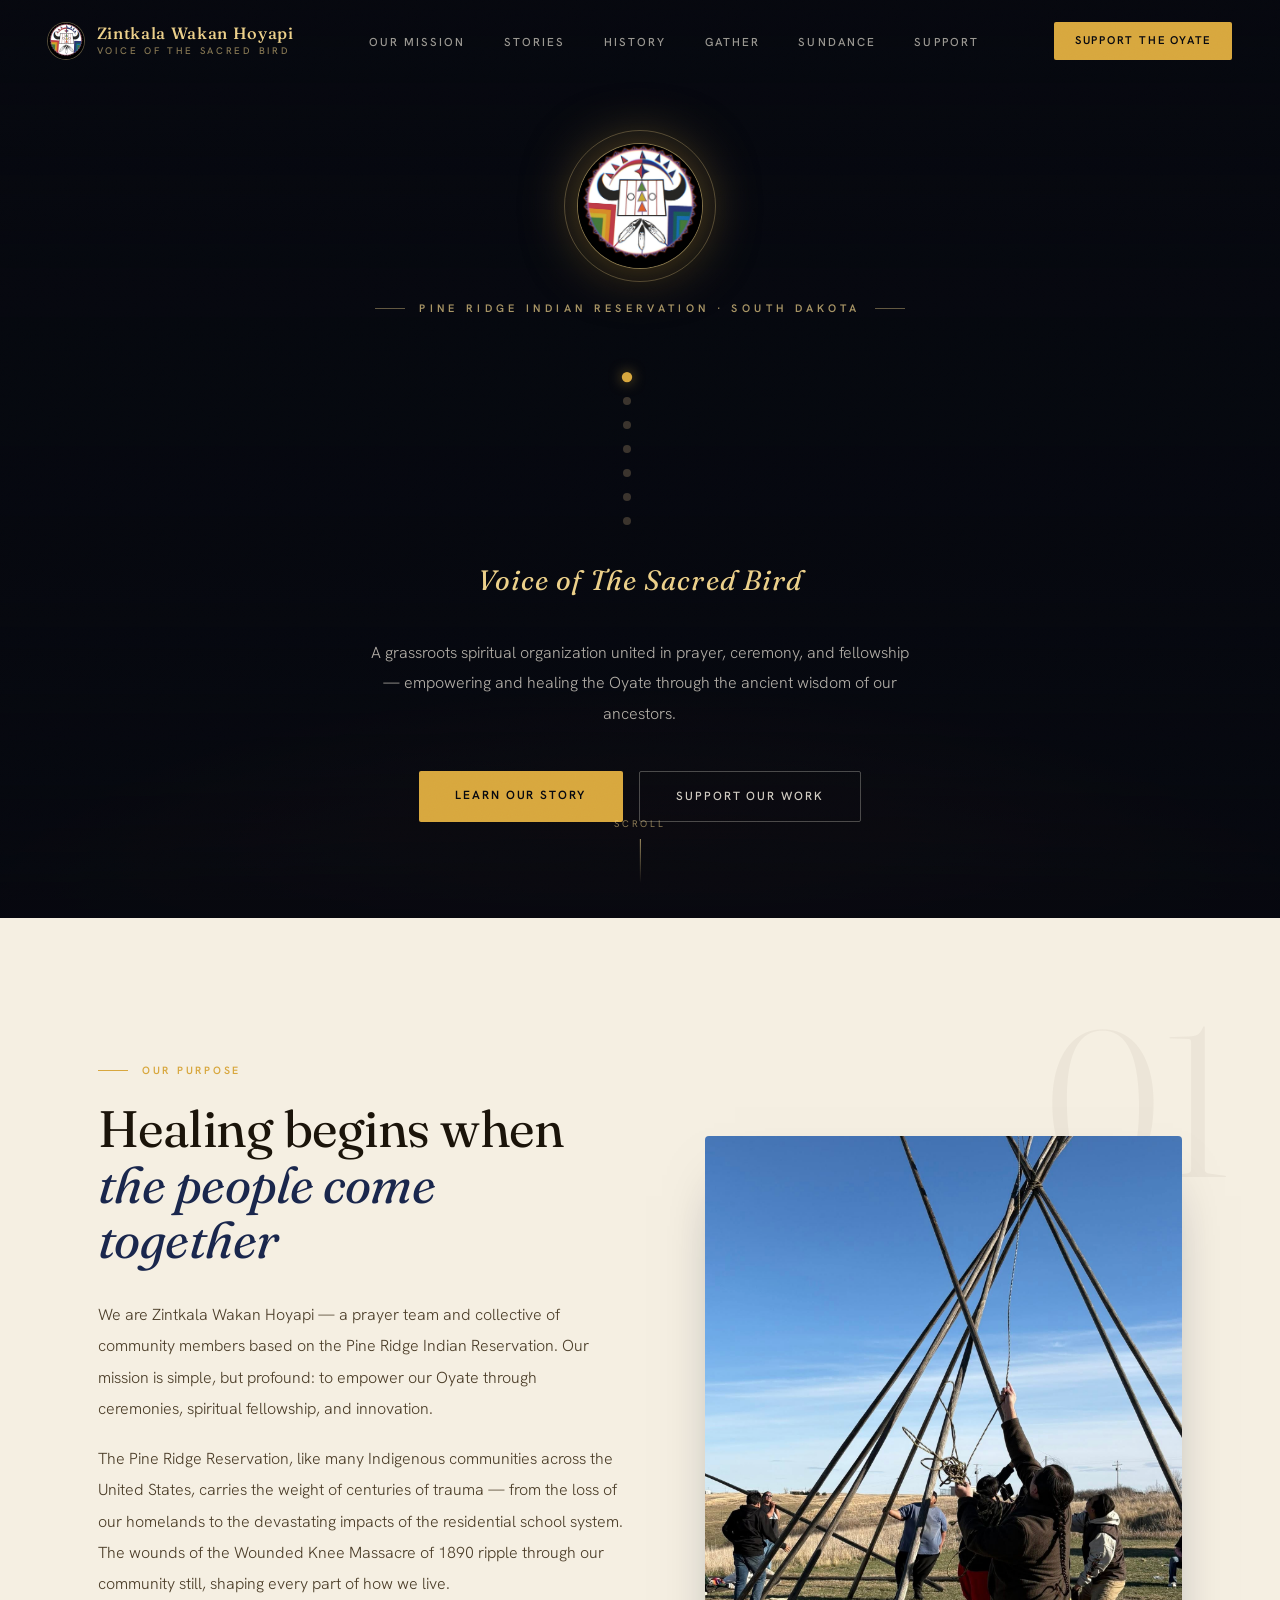
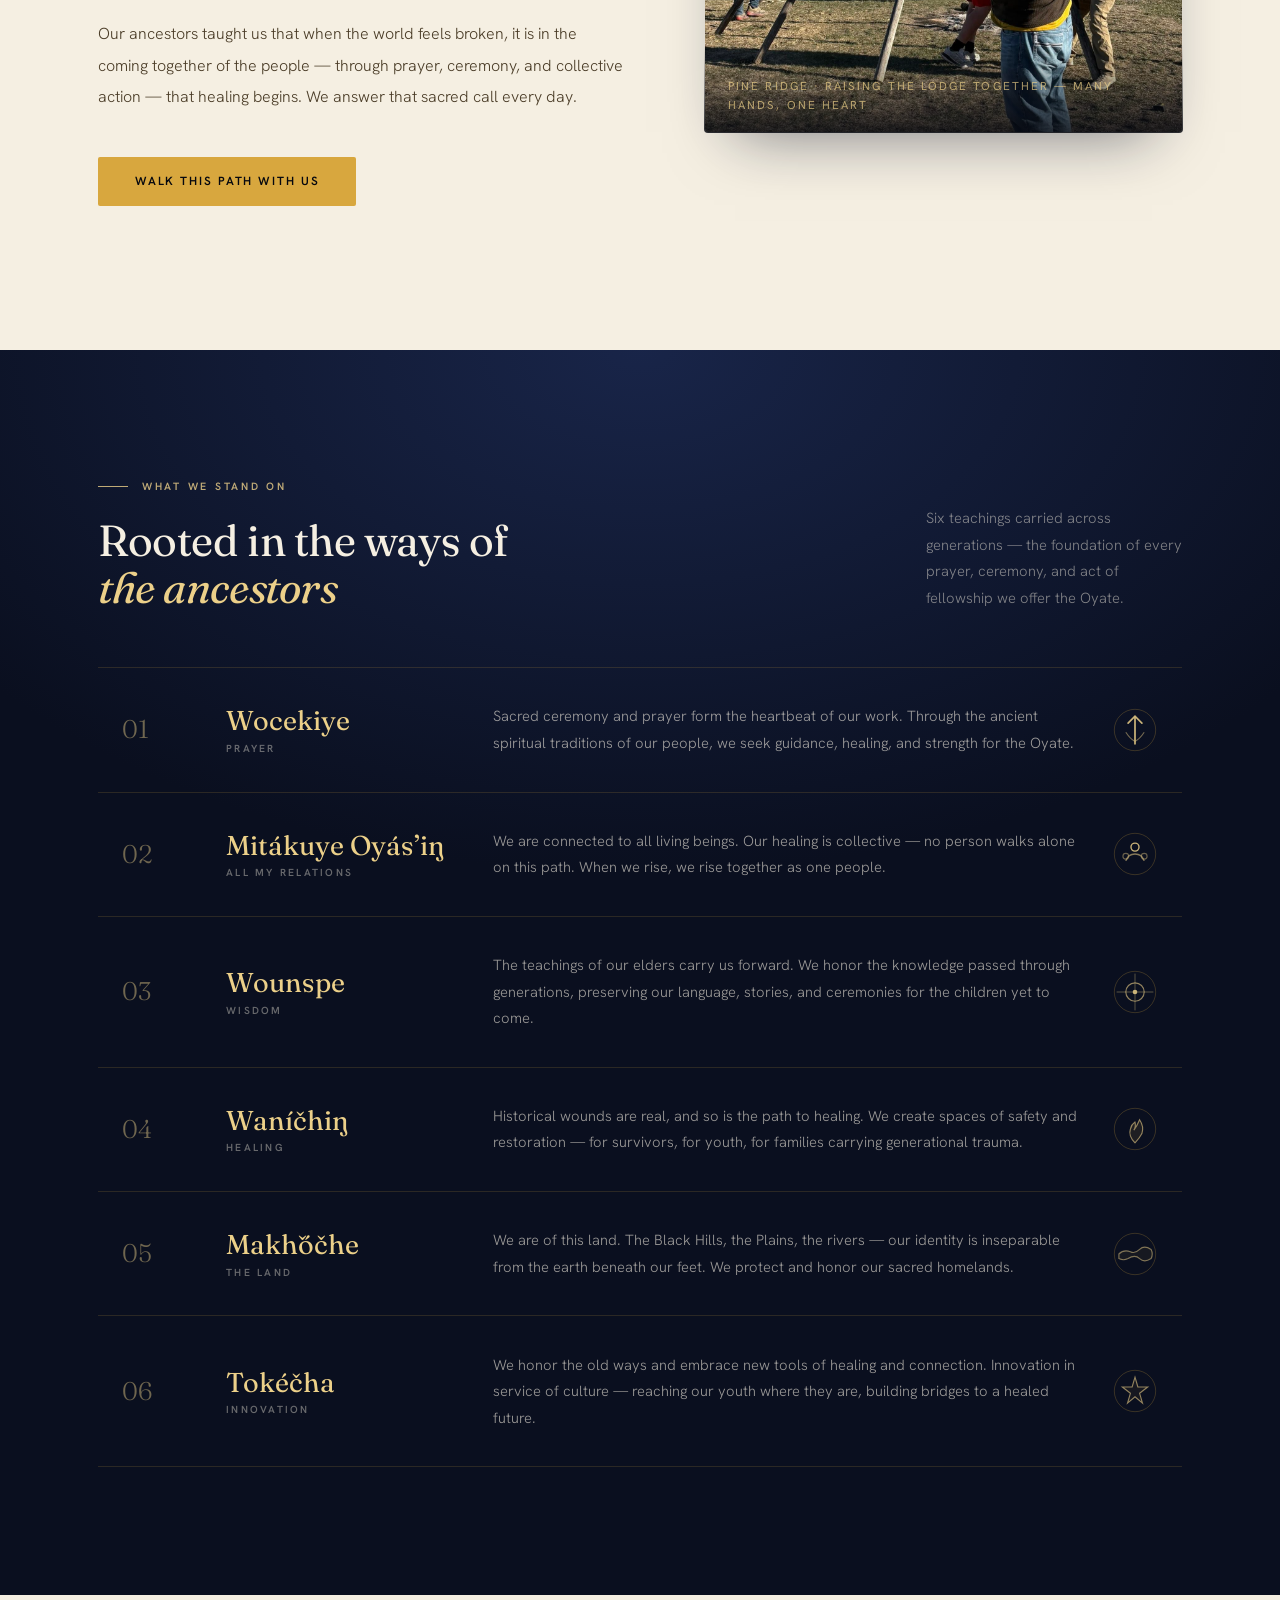
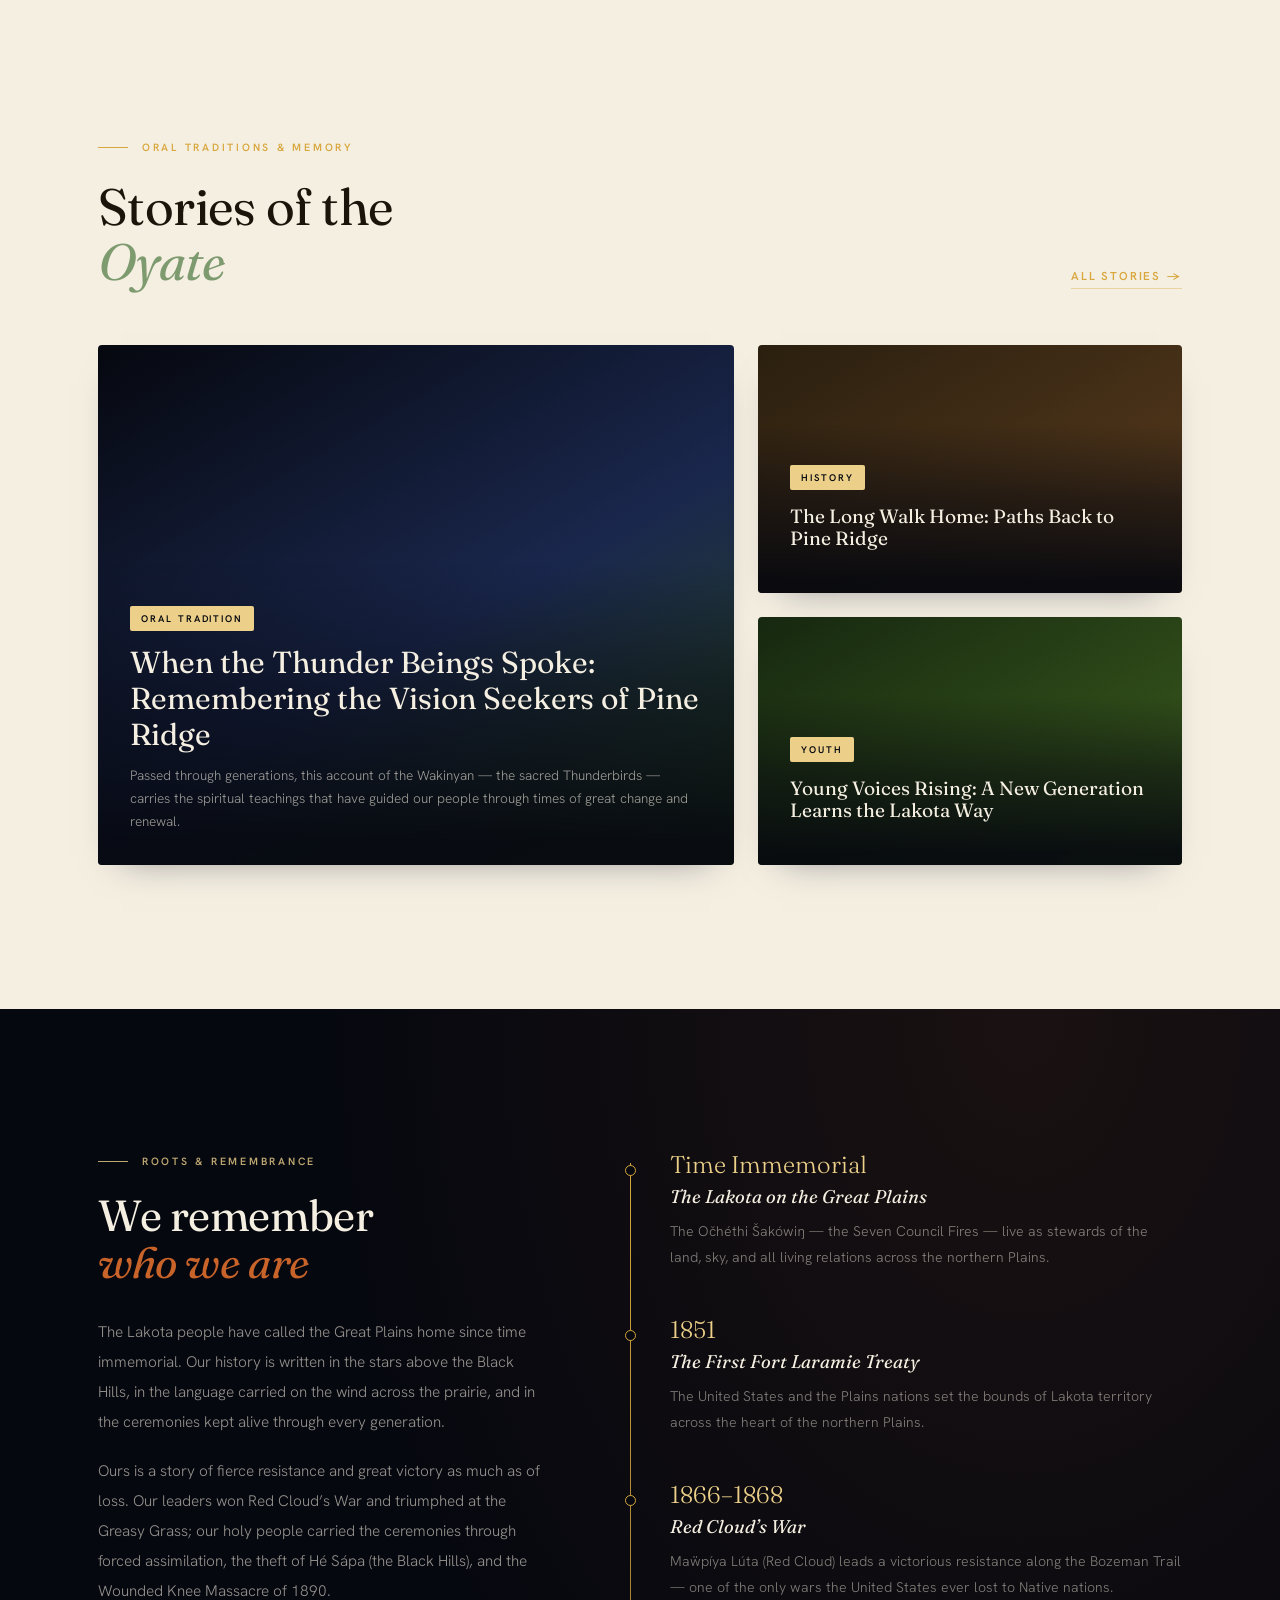
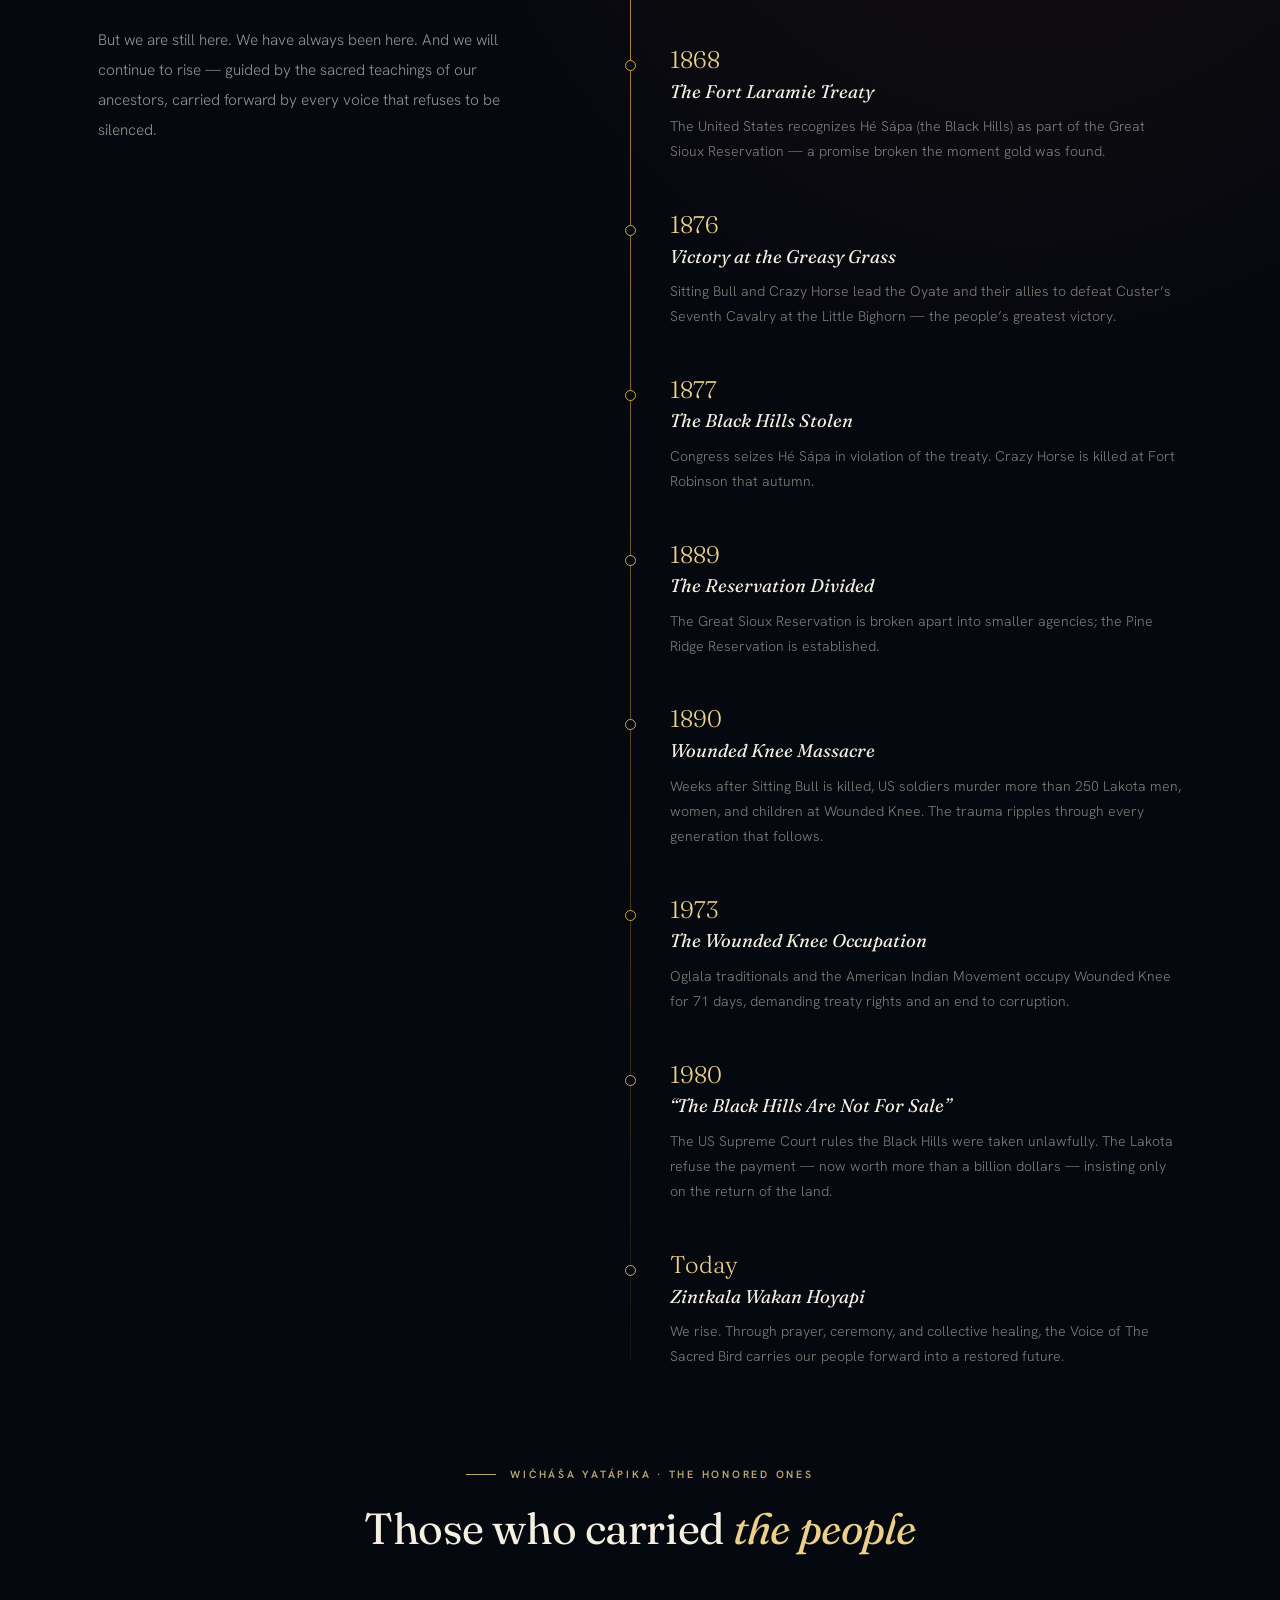
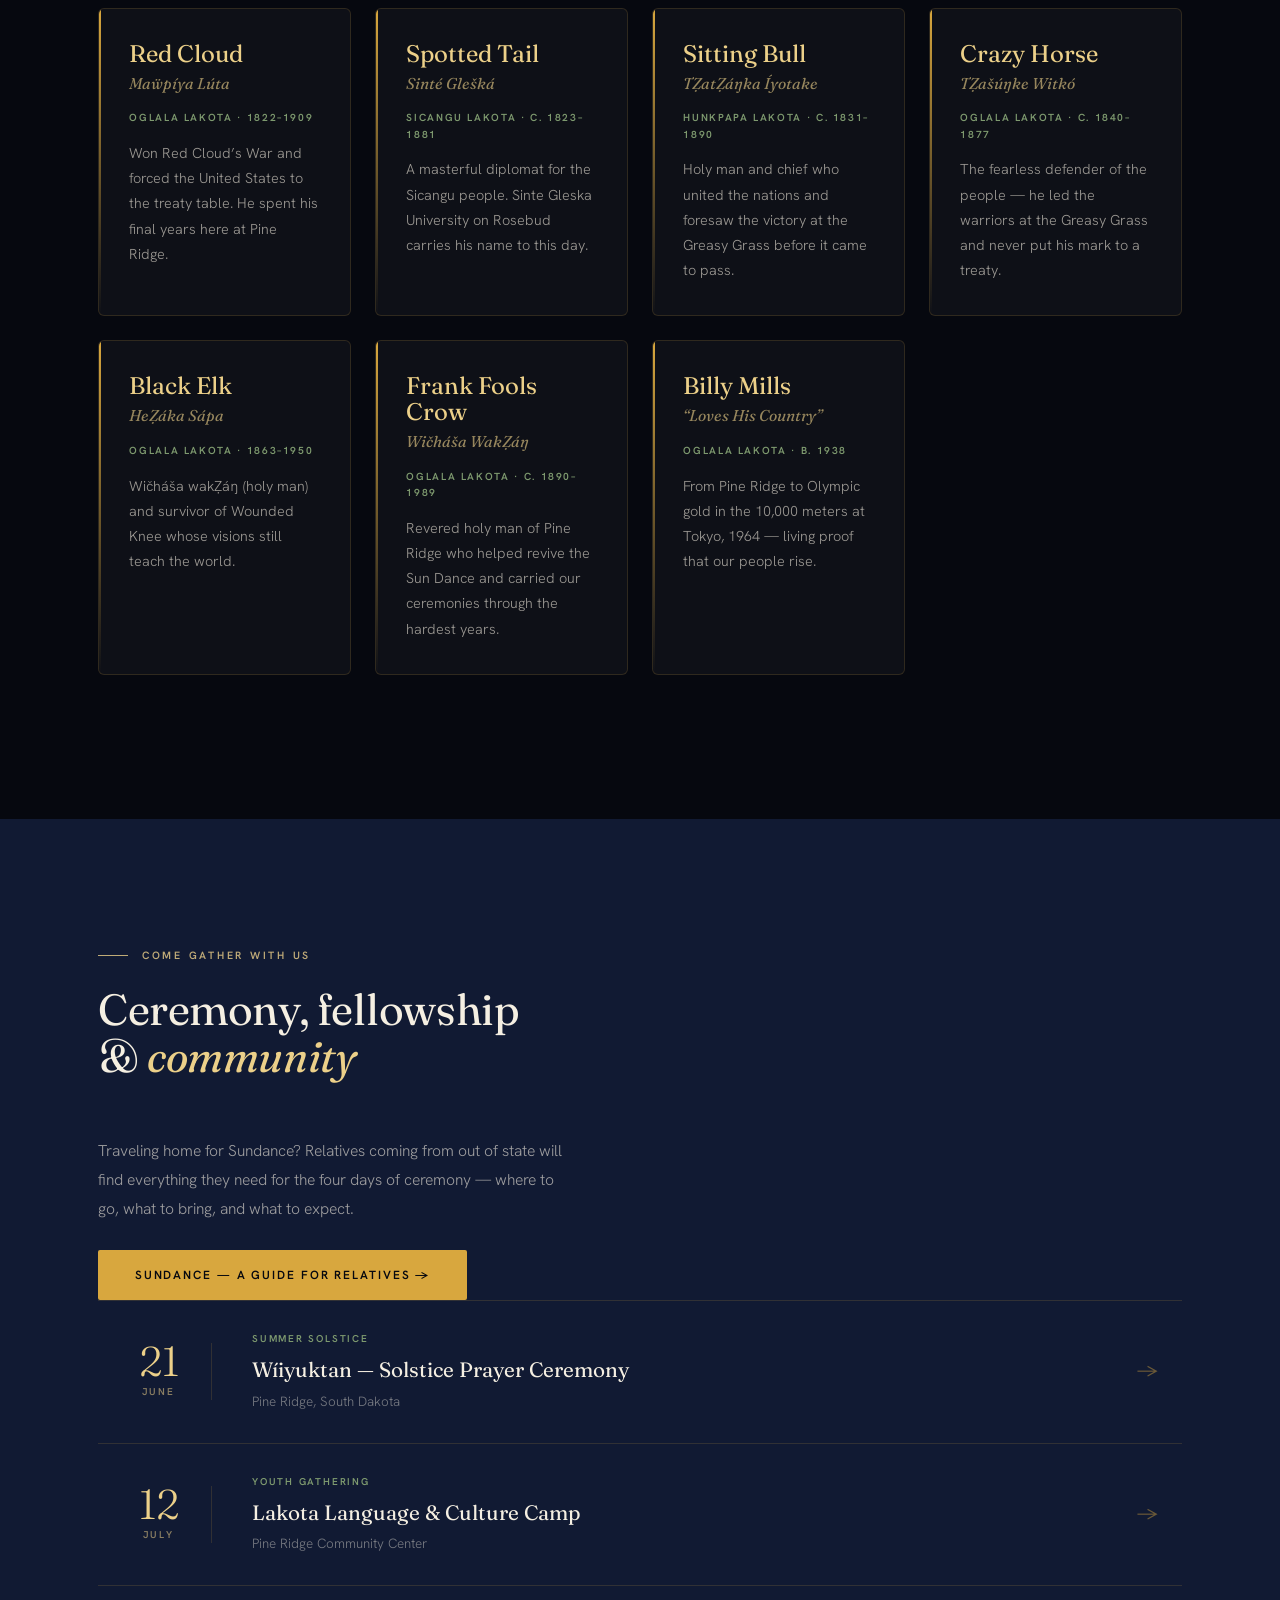
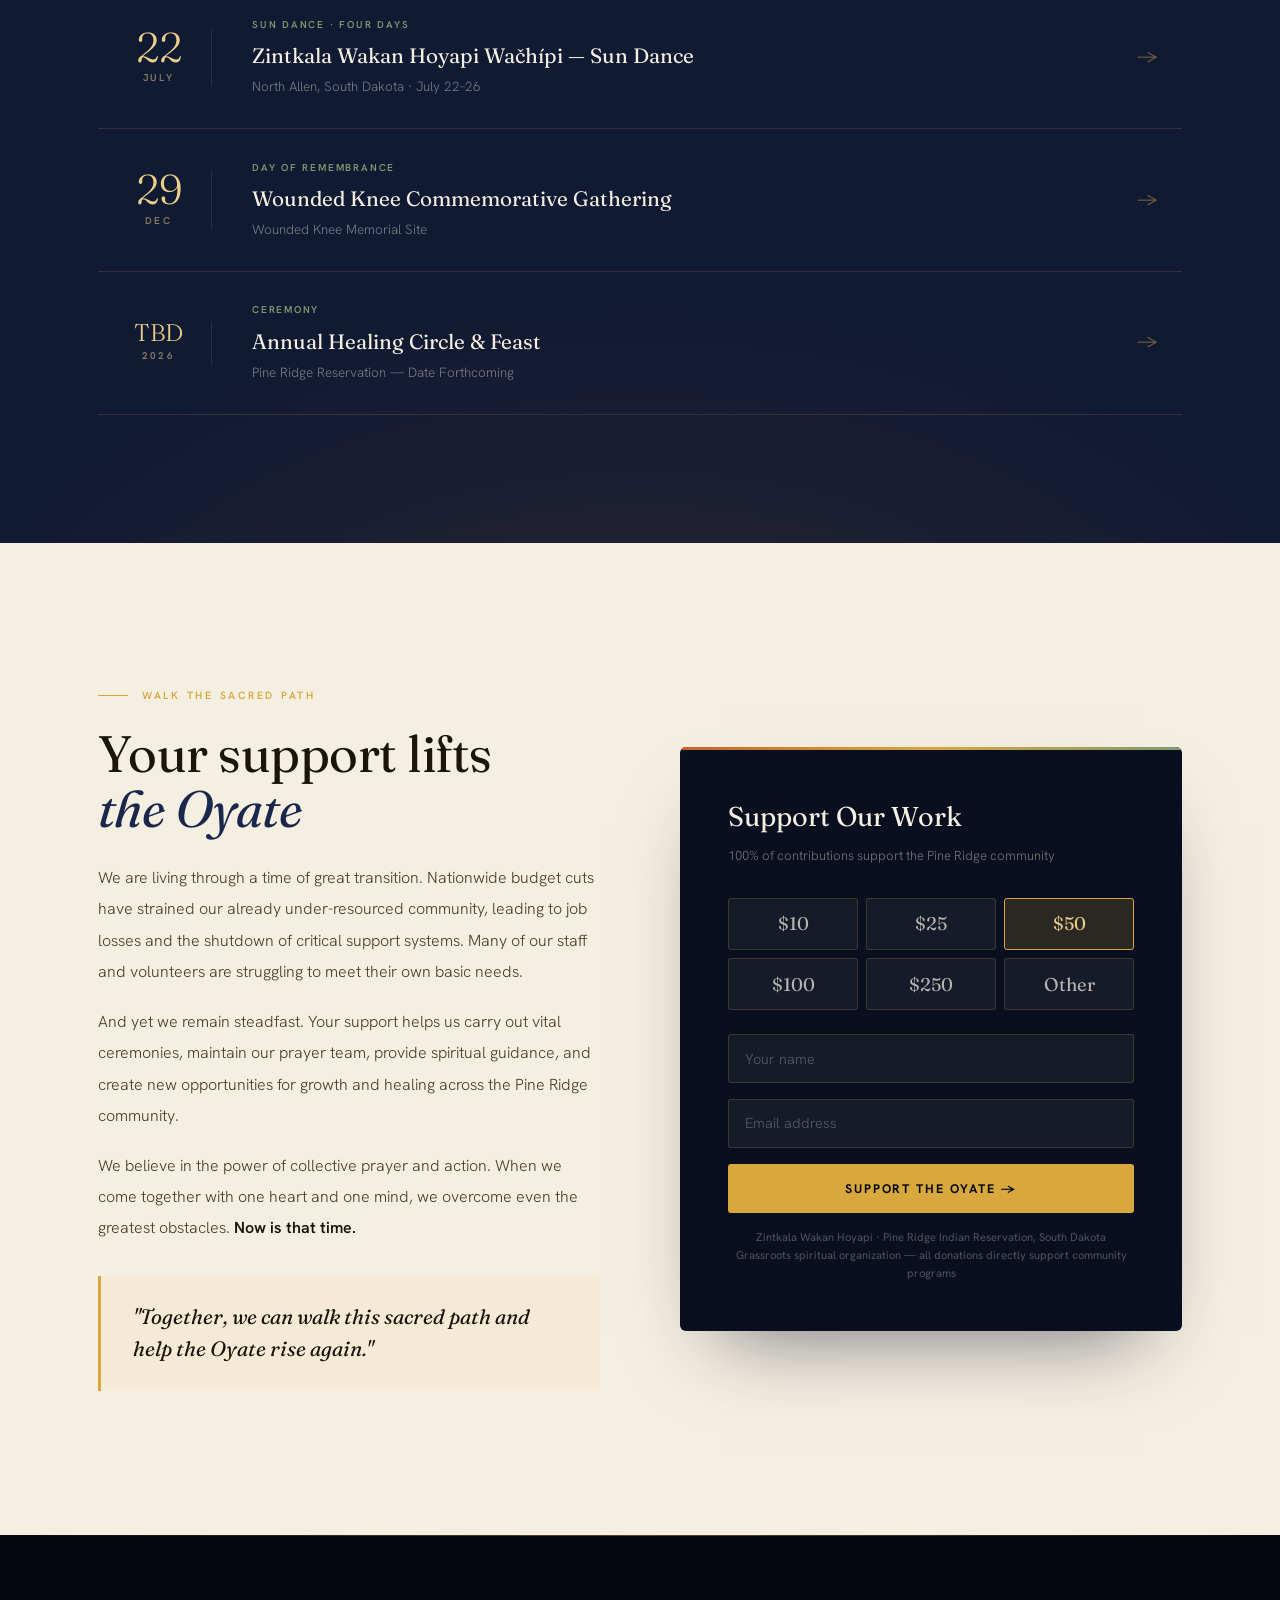
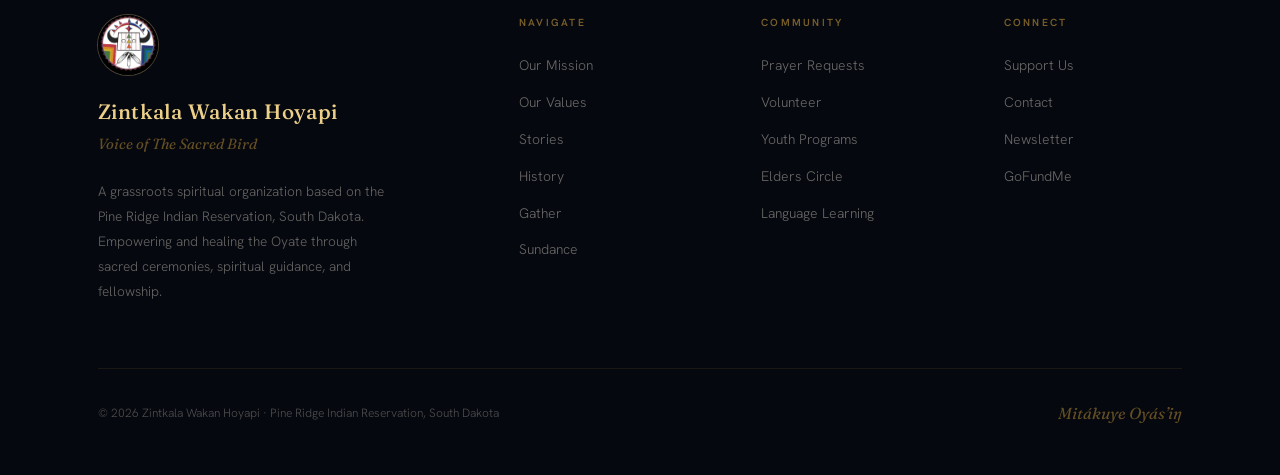
==== commit 46074196: "Add Stories & Sundance pages, expand History with leaders, wire app - Stories index + three article " ====
--- a/index.html
+++ b/index.html
@@ -24,6 +24,7 @@
     <li><a href="#stories">Stories</a></li>
     <li><a href="#history">History</a></li>
     <li><a href="#events">Gather</a></li>
+    <li><a href="sundance.html">Sundance</a></li>
     <li><a href="#support">Support</a></li>
   </ul>
   <a href="#support" class="nav-donate">Support the Oyate</a>
@@ -204,36 +205,117 @@
     <div class="history-layout">
       <div class="history-text reveal">
         <div class="section-label">Roots &amp; Remembrance</div>
-        <h2 class="section-heading">We carry<br><em>the weight of memory</em></h2>
-        <p>The Lakota people have called the Great Plains home since time immemorial. Our history is written in the stars above the Black Hills, in the language whispered by the wind across the prairie, and in the ceremonies kept alive through every generation.</p>
-        <p>The Wounded Knee Massacre of December 29, 1890 remains one of the most devastating moments in Lakota history — a wound that has never fully closed. The loss of over 250 of our men, women, and children, followed by decades of forced assimilation, residential schools, and land dispossession, shaped the community we are still healing today.</p>
-        <p>But we are still here. We have always been here. And we will continue to rise — guided by the sacred teachings of our ancestors, carried forward by every voice that refuses to be silenced.</p>
+        <h2 class="section-heading">We remember<br><em>who we are</em></h2>
+        <p>The Lakota people have called the Great Plains home since time immemorial. Our history is written in the stars above the Black Hills, in the language carried on the wind across the prairie, and in the ceremonies kept alive through every generation.</p>
+        <p>Ours is a story of fierce resistance and great victory as much as of loss. Our leaders won Red Cloud&rsquo;s War and triumphed at the Greasy Grass; our holy people carried the ceremonies through forced assimilation, the theft of H&eacute; S&aacute;pa (the Black Hills), and the Wounded Knee Massacre of 1890.</p>
+        <p>But we are still here. We have always been here. And we will continue to rise &mdash; guided by the sacred teachings of our ancestors, carried forward by every voice that refuses to be silenced.</p>
       </div>
       <div class="timeline reveal">
         <div class="timeline-item">
           <div class="timeline-year">Time Immemorial</div>
           <div class="timeline-event">The Lakota on the Great Plains</div>
-          <p class="timeline-desc">The Oceti Sakowin — the Seven Council Fires — live as stewards of the land, sky, and all living relations across the northern Plains.</p>
+          <p class="timeline-desc">The O&#269;h&eacute;thi &Scaron;ak&oacute;wi&#331; &mdash; the Seven Council Fires &mdash; live as stewards of the land, sky, and all living relations across the northern Plains.</p>
+        </div>
+        <div class="timeline-item">
+          <div class="timeline-year">1851</div>
+          <div class="timeline-event">The First Fort Laramie Treaty</div>
+          <p class="timeline-desc">The United States and the Plains nations set the bounds of Lakota territory across the heart of the northern Plains.</p>
+        </div>
+        <div class="timeline-item">
+          <div class="timeline-year">1866&ndash;1868</div>
+          <div class="timeline-event">Red Cloud&rsquo;s War</div>
+          <p class="timeline-desc">Ma&#7813;p&iacute;ya L&uacute;ta (Red Cloud) leads a victorious resistance along the Bozeman Trail &mdash; one of the only wars the United States ever lost to Native nations.</p>
         </div>
         <div class="timeline-item">
           <div class="timeline-year">1868</div>
-          <div class="timeline-event">Fort Laramie Treaty</div>
-          <p class="timeline-desc">The United States recognizes the Black Hills as part of the Great Sioux Reservation — a treaty later broken when gold was discovered.</p>
+          <div class="timeline-event">The Fort Laramie Treaty</div>
+          <p class="timeline-desc">The United States recognizes H&eacute; S&aacute;pa (the Black Hills) as part of the Great Sioux Reservation &mdash; a promise broken the moment gold was found.</p>
+        </div>
+        <div class="timeline-item">
+          <div class="timeline-year">1876</div>
+          <div class="timeline-event">Victory at the Greasy Grass</div>
+          <p class="timeline-desc">Sitting Bull and Crazy Horse lead the Oyate and their allies to defeat Custer&rsquo;s Seventh Cavalry at the Little Bighorn &mdash; the people&rsquo;s greatest victory.</p>
+        </div>
+        <div class="timeline-item">
+          <div class="timeline-year">1877</div>
+          <div class="timeline-event">The Black Hills Stolen</div>
+          <p class="timeline-desc">Congress seizes H&eacute; S&aacute;pa in violation of the treaty. Crazy Horse is killed at Fort Robinson that autumn.</p>
+        </div>
+        <div class="timeline-item">
+          <div class="timeline-year">1889</div>
+          <div class="timeline-event">The Reservation Divided</div>
+          <p class="timeline-desc">The Great Sioux Reservation is broken apart into smaller agencies; the Pine Ridge Reservation is established.</p>
         </div>
         <div class="timeline-item">
           <div class="timeline-year">1890</div>
           <div class="timeline-event">Wounded Knee Massacre</div>
-          <p class="timeline-desc">US soldiers kill over 250 Lakota men, women, and children. The trauma ripples through every generation that follows.</p>
+          <p class="timeline-desc">Weeks after Sitting Bull is killed, US soldiers murder more than 250 Lakota men, women, and children at Wounded Knee. The trauma ripples through every generation that follows.</p>
         </div>
         <div class="timeline-item">
           <div class="timeline-year">1973</div>
-          <div class="timeline-event">Wounded Knee Occupation</div>
-          <p class="timeline-desc">Members of the American Indian Movement occupy Wounded Knee for 71 days, demanding treaty rights and an end to corruption on the reservation.</p>
+          <div class="timeline-event">The Wounded Knee Occupation</div>
+          <p class="timeline-desc">Oglala traditionals and the American Indian Movement occupy Wounded Knee for 71 days, demanding treaty rights and an end to corruption.</p>
+        </div>
+        <div class="timeline-item">
+          <div class="timeline-year">1980</div>
+          <div class="timeline-event">&ldquo;The Black Hills Are Not For Sale&rdquo;</div>
+          <p class="timeline-desc">The US Supreme Court rules the Black Hills were taken unlawfully. The Lakota refuse the payment &mdash; now worth more than a billion dollars &mdash; insisting only on the return of the land.</p>
         </div>
         <div class="timeline-item">
           <div class="timeline-year">Today</div>
           <div class="timeline-event">Zintkala Wakan Hoyapi</div>
           <p class="timeline-desc">We rise. Through prayer, ceremony, and collective healing, the Voice of The Sacred Bird carries our people forward into a restored future.</p>
+        </div>
+      </div>
+    </div>
+
+    <div class="leaders reveal">
+      <div class="leaders-head">
+        <div class="section-label">Wi&#269;h&aacute;&scaron;a Yat&aacute;pika &middot; The Honored Ones</div>
+        <h2 class="section-heading">Those who carried <em>the people</em></h2>
+      </div>
+      <div class="leader-grid">
+        <div class="leader-card">
+          <div class="leader-name">Red Cloud</div>
+          <div class="leader-lakota">Ma&#7813;p&iacute;ya L&uacute;ta</div>
+          <div class="leader-meta">Oglala Lakota &middot; 1822&ndash;1909</div>
+          <p class="leader-legacy">Won Red Cloud&rsquo;s War and forced the United States to the treaty table. He spent his final years here at Pine Ridge.</p>
+        </div>
+        <div class="leader-card">
+          <div class="leader-name">Spotted Tail</div>
+          <div class="leader-lakota">Sint&eacute; Gle&scaron;k&aacute;</div>
+          <div class="leader-meta">Sicangu Lakota &middot; c. 1823&ndash;1881</div>
+          <p class="leader-legacy">A masterful diplomat for the Sicangu people. Sinte Gleska University on Rosebud carries his name to this day.</p>
+        </div>
+        <div class="leader-card">
+          <div class="leader-name">Sitting Bull</div>
+          <div class="leader-lakota">T&#7826;at&#7826;&aacute;&#331;ka &Iacute;yotake</div>
+          <div class="leader-meta">Hunkpapa Lakota &middot; c. 1831&ndash;1890</div>
+          <p class="leader-legacy">Holy man and chief who united the nations and foresaw the victory at the Greasy Grass before it came to pass.</p>
+        </div>
+        <div class="leader-card">
+          <div class="leader-name">Crazy Horse</div>
+          <div class="leader-lakota">T&#7826;a&scaron;&uacute;&#331;ke Witk&oacute;</div>
+          <div class="leader-meta">Oglala Lakota &middot; c. 1840&ndash;1877</div>
+          <p class="leader-legacy">The fearless defender of the people &mdash; he led the warriors at the Greasy Grass and never put his mark to a treaty.</p>
+        </div>
+        <div class="leader-card">
+          <div class="leader-name">Black Elk</div>
+          <div class="leader-lakota">He&#7826;&aacute;ka S&aacute;pa</div>
+          <div class="leader-meta">Oglala Lakota &middot; 1863&ndash;1950</div>
+          <p class="leader-legacy">Wi&#269;h&aacute;&scaron;a wak&#7826;&aacute;&#331; (holy man) and survivor of Wounded Knee whose visions still teach the world.</p>
+        </div>
+        <div class="leader-card">
+          <div class="leader-name">Frank Fools Crow</div>
+          <div class="leader-lakota">Wi&#269;h&aacute;&scaron;a Wak&#7826;&aacute;&#331;</div>
+          <div class="leader-meta">Oglala Lakota &middot; c. 1890&ndash;1989</div>
+          <p class="leader-legacy">Revered holy man of Pine Ridge who helped revive the Sun Dance and carried our ceremonies through the hardest years.</p>
+        </div>
+        <div class="leader-card">
+          <div class="leader-name">Billy Mills</div>
+          <div class="leader-lakota">&ldquo;Loves His Country&rdquo;</div>
+          <div class="leader-meta">Oglala Lakota &middot; b. 1938</div>
+          <p class="leader-legacy">From Pine Ridge to Olympic gold in the 10,000 meters at Tokyo, 1964 &mdash; living proof that our people rise.</p>
         </div>
       </div>
     </div>
@@ -246,6 +328,8 @@
     <div class="reveal">
       <div class="section-label">Come Gather With Us</div>
       <h2 class="section-heading events-heading">Ceremony, fellowship<br>&amp; <em>community</em></h2>
+      <p style="font-size:0.98rem;font-weight:300;color:rgba(245,239,226,0.62);max-width:52ch;margin-top:1.4rem;line-height:1.85;">Traveling home for Sundance? Relatives coming from out of state will find everything they need for the four days of ceremony &mdash; where to go, what to bring, and what to expect.</p>
+      <a href="sundance.html" class="btn-primary" style="margin-top:1.7rem;">Sundance &mdash; A Guide for Relatives &rarr;</a>
     </div>
     <div class="events-list reveal">
       <div class="event-row">
@@ -263,6 +347,15 @@
           <div class="event-tag">Youth Gathering</div>
           <div class="event-name">Lakota Language &amp; Culture Camp</div>
           <div class="event-location">Pine Ridge Community Center</div>
+        </div>
+        <div class="event-arrow">&rarr;</div>
+      </div>
+      <div class="event-row">
+        <div class="event-date"><div class="event-day">22</div><div class="event-month">July</div></div>
+        <div class="event-info">
+          <div class="event-tag">Sun Dance · Four Days</div>
+          <div class="event-name">Zintkala Wakan Hoyapi Wačhípi — Sun Dance</div>
+          <div class="event-location">North Allen, South Dakota · July 22–26</div>
         </div>
         <div class="event-arrow">&rarr;</div>
       </div>
@@ -340,6 +433,7 @@
           <li><a href="#stories">Stories</a></li>
           <li><a href="#history">History</a></li>
           <li><a href="#events">Gather</a></li>
+          <li><a href="sundance.html">Sundance</a></li>
         </ul>
       </div>
       <div>
--- a/assets/styles.css
+++ b/assets/styles.css
@@ -424,3 +424,86 @@
     .page-header { padding: 8rem 0 3rem; }
     .article-hero { height:48vh; }
   }
+
+  /* ============ SUNDANCE PAGE ============ */
+  .sd-light { background: var(--bone); padding: 6.5rem 0; }
+  .sd-light:nth-of-type(even) { background: #f0ebde; }
+  .sd-dark { background: var(--night-1); padding: 6.5rem 0; position: relative; overflow: hidden; }
+  .sd-dark.glow { background-image: radial-gradient(110% 70% at 50% 120%, rgba(200,99,42,0.15) 0%, transparent 55%); }
+  .sd-dark .section-label { color: rgba(236,208,137,0.8); }
+  .sd-dark .section-label::before { background: rgba(236,208,137,0.8); }
+  .sd-dark .section-heading { color: var(--bone); }
+  .sd-dark .section-heading em { font-style: italic; color: var(--gold-soft); }
+  .sd-light .section-heading { color: var(--ink); }
+  .sd-light .section-heading em { font-style: italic; color: var(--indigo); }
+  .sd-heading { font-size: clamp(2rem, 3.4vw, 2.9rem); margin-bottom: 1.4rem; }
+  .sd-body { font-weight: 300; line-height: 1.95; font-size: 1.02rem; max-width: 64ch; }
+  .sd-light .sd-body { color: var(--ink-soft); }
+  .sd-dark .sd-body { color: rgba(245,239,226,0.64); }
+  .sd-body + .sd-body { margin-top: 1.1rem; }
+
+  .info-grid { display: grid; grid-template-columns: repeat(auto-fit, minmax(248px, 1fr)); gap: 1.5rem; margin-top: 3rem; }
+  .info-card { padding: 1.9rem 1.8rem; border-radius: 5px; border-top: 2px solid var(--gold); }
+  .sd-light .info-card { background: #fff; box-shadow: 0 16px 38px -28px rgba(11,18,40,0.42); }
+  .sd-dark .info-card { background: rgba(255,255,255,0.04); border: 1px solid var(--line-dark); border-top: 2px solid var(--gold); }
+  .info-card h3 { font-family: 'Fraunces', serif; font-weight: 400; font-size: 1.28rem; margin-bottom: 0.9rem; }
+  .sd-light .info-card h3 { color: var(--ink); }
+  .sd-dark .info-card h3 { color: var(--gold-soft); }
+  .checklist { list-style: none; display: flex; flex-direction: column; gap: 0.65rem; }
+  .checklist li { position: relative; padding-left: 1.5rem; font-size: 0.92rem; font-weight: 300; line-height: 1.65; }
+  .sd-light .checklist li { color: var(--ink-soft); }
+  .sd-dark .checklist li { color: rgba(245,239,226,0.62); }
+  .checklist li::before { content: ''; position: absolute; left: 0; top: 0.6em; width: 6px; height: 6px; border-radius: 50%; background: var(--gold); }
+
+  .day-list { margin-top: 3rem; }
+  .day-row { display: grid; grid-template-columns: 5rem 1fr; gap: 2rem; padding: 2rem 0; align-items: start; }
+  .sd-light .day-row { border-top: 1px solid var(--line-light); }
+  .sd-dark .day-row { border-top: 1px solid var(--line-dark); }
+  .day-num { font-family: 'Fraunces', serif; font-weight: 300; font-size: 1.05rem; letter-spacing: 0.06em; text-transform: uppercase; color: var(--gold); padding-top: 0.3rem; }
+  .day-row h3 { font-family: 'Fraunces', serif; font-weight: 400; font-size: 1.4rem; margin-bottom: 0.6rem; }
+  .sd-light .day-row h3 { color: var(--ink); }
+  .sd-dark .day-row h3 { color: var(--gold-soft); }
+  .day-row p { font-size: 0.95rem; font-weight: 300; line-height: 1.8; }
+  .sd-light .day-row p { color: var(--ink-soft); }
+  .sd-dark .day-row p { color: rgba(245,239,226,0.6); }
+
+  .app-card { display: flex; gap: 2rem; align-items: center; flex-wrap: wrap; background: rgba(255,255,255,0.04);
+    border: 1px solid var(--line-dark); border-radius: 8px; padding: 2.6rem; margin-top: 2.5rem; }
+  .app-icon { width: 88px; height: 88px; border-radius: 20px; flex-shrink: 0; display: flex; align-items: center; justify-content: center;
+    background: linear-gradient(150deg, var(--indigo), var(--night-0)); box-shadow: 0 0 0 1px rgba(236,208,137,0.3), 0 14px 30px -14px rgba(0,0,0,0.6); }
+  .app-text { flex: 1; min-width: 260px; }
+  .app-text h3 { font-family: 'Fraunces', serif; font-weight: 400; font-size: 1.55rem; color: var(--gold-soft); margin-bottom: 0.6rem; }
+  .app-text p { font-size: 0.96rem; font-weight: 300; color: rgba(245,239,226,0.62); line-height: 1.8; margin-bottom: 1.3rem; max-width: 54ch; }
+
+  .sd-callout { margin-top: 2.5rem; padding: 1.6rem 2rem; border-left: 3px solid var(--gold); background: rgba(216,167,62,0.07); border-radius: 0 4px 4px 0; }
+  .sd-dark .sd-callout { background: rgba(216,167,62,0.08); }
+  .sd-callout p { font-family: 'Fraunces', serif; font-style: italic; font-size: 1.25rem; line-height: 1.5; margin: 0; }
+  .sd-light .sd-callout p { color: var(--ink); }
+  .sd-dark .sd-callout p { color: var(--gold-pale); }
+
+  @media (max-width: 860px) {
+    .sd-light, .sd-dark { padding: 4.5rem 0; }
+    .day-row { grid-template-columns: 1fr; gap: 0.4rem; }
+  }
+
+  /* ============ HISTORY — HONORED LEADERS ============ */
+  .leaders { margin-top: 6rem; }
+  .leaders-head { text-align: center; margin-bottom: 3.5rem; }
+  #history .leaders .section-label { justify-content: center; color: rgba(236,208,137,0.8); }
+  #history .leaders .section-label::before { background: rgba(236,208,137,0.8); }
+  #history .leaders .section-heading { color: var(--bone); font-size: clamp(2rem,3.4vw,2.9rem); }
+  #history .leaders .section-heading em { font-style: italic; color: var(--gold-soft); }
+  .leader-grid { display: grid; grid-template-columns: repeat(auto-fit, minmax(248px,1fr)); gap: 1.5rem; }
+  .leader-card { position: relative; overflow: hidden; background: rgba(255,255,255,0.035); border: 1px solid var(--line-dark);
+    border-radius: 6px; padding: 2rem 1.9rem; transition: transform .4s cubic-bezier(.2,.7,.3,1), background .4s, border-color .4s; }
+  .leader-card::before { content: ''; position: absolute; left: 0; top: 0; bottom: 0; width: 2px; background: linear-gradient(var(--gold), transparent); }
+  .leader-card:hover { transform: translateY(-5px); background: rgba(26,39,77,0.5); border-color: rgba(216,167,62,0.35); }
+  .leader-name { font-family: 'Fraunces', serif; font-weight: 400; font-size: 1.5rem; color: var(--gold-soft); line-height: 1.08; }
+  .leader-lakota { font-family: 'Fraunces', serif; font-style: italic; font-size: 0.98rem; color: rgba(236,208,137,0.62); margin-top: 0.25rem; min-height: 1.2em; }
+  .leader-meta { font-size: 0.64rem; font-weight: 600; letter-spacing: 0.16em; text-transform: uppercase; color: var(--sage); margin: 0.9rem 0; }
+  .leader-legacy { font-size: 0.9rem; font-weight: 300; color: rgba(245,239,226,0.62); line-height: 1.75; }
+  @media (max-width:1000px){ .leaders { margin-top: 4rem; } }
+
+  /* Wakinyan Woonspe app icon (uses the app's thunderbird logo) */
+  .app-icon-img { width: 112px; height: auto; flex-shrink: 0; filter: drop-shadow(0 10px 22px rgba(0,0,0,0.55)); }
+  @media (max-width:860px){ .app-icon-img { width: 86px; } }
